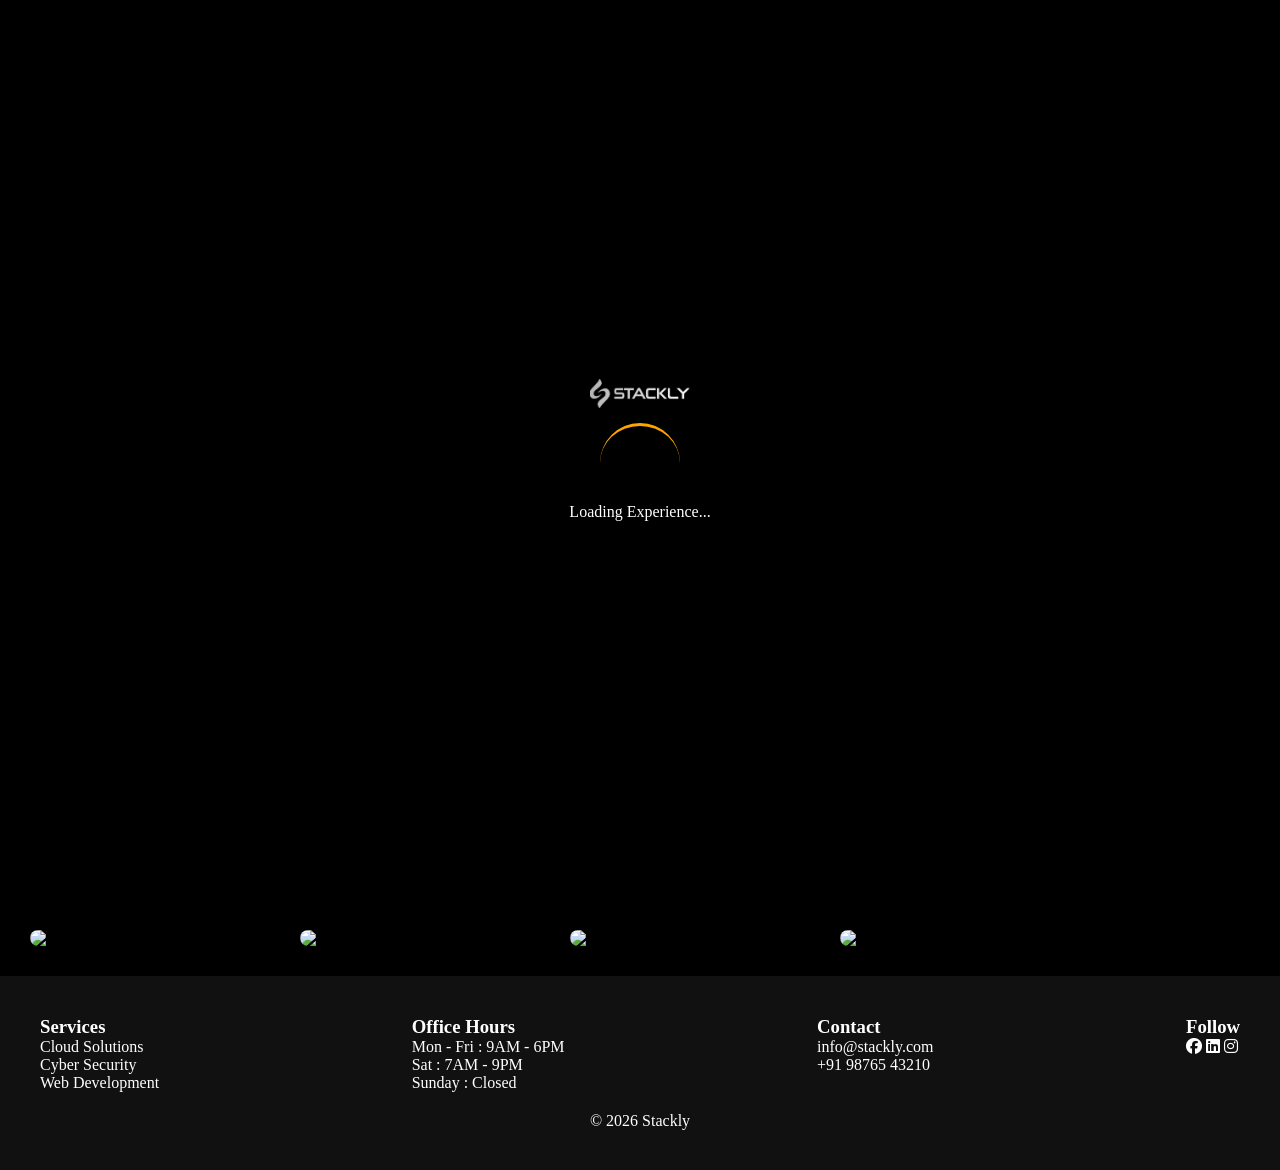
==== index.html @ 523a044a "first commit" ====
<!DOCTYPE html>
<html lang="en">
<head>
<meta charset="UTF-8">
<meta name="viewport" content="width=device-width, initial-scale=1.0">
<title>Stackly</title>

<link rel="stylesheet" href="style.css">
<link href="https://cdnjs.cloudflare.com/ajax/libs/font-awesome/6.5.0/css/all.min.css" rel="stylesheet">
</head>

<body>

<!-- LOADER -->
<div id="loader">
  <div class="loader-center">
    
    <img src="images/logo (1).webp" class="loader-logo">

    <div class="loader-ring"></div>
    <p>Loading Experience...</p>

  </div>
</div>
<!-- HEADER -->
<header>
  <div class="logo">
  <a href="index.html">
    <img src="images/logo (1).webp" alt="Stackly">
  </a>
</div>

  <div class="menu-btn" onclick="toggleMenu()">
    <i class="fas fa-bars"></i>
  </div>
</header>

<!-- OVERLAY -->
<div id="overlay" onclick="closeMenu()"></div>

<!-- SIDE MENU -->
<div id="overlay" onclick="closeMenu()"></div>

<div id="sideMenu">

  <div class="menu-content">

    <a href="#home" onclick="goHome()">Home</a>
    <a href="about.html">About</a>
    <a href="services.html">Services</a>
    <a href="projects.html">Projects</a>
    <a href="blog.html">Blog</a>
    <a href="contact.html">Contact</a>

    <div class="menu-buttons">
      <button onclick="go404()">Sign Up</button>
      <button onclick="go404()">Login</button>
    </div>

  </div>

</div>

<!-- HERO -->
<section class="hero" id="home">

  <div class="hero-content">
    <h4>STACKLY IT SOLUTIONS</h4>
    <h1>BUILD <span>SMART SYSTEMS</span></h1>
    <p>Enterprise-grade digital transformation solutions.</p>
    <button onclick="go404()" class="btn">Get Started</button>
  </div>

  <div class="hero-images">
    <img src="https://images.unsplash.com/photo-1551434678-e076c223a692" class="img1">
    <img src="https://images.unsplash.com/photo-1504384308090-c894fdcc538d" class="img2">
    <img src="https://images.unsplash.com/photo-1521737604893-d14cc237f11d" class="img3">
    <img src="https://images.unsplash.com/photo-1492724441997-5dc865305da7" class="img4">
  </div>

</section>

<!-- MOVING IMAGES -->
<section class="slider">
  <div class="slide-track">
    <img src="https://images.unsplash.com/photo-1555066931-4365d14bab8c">
    <img src="https://images.unsplash.com/photo-1504384308090-c894fdcc538d">
    <img src="https://images.unsplash.com/photo-1521737604893-d14cc237f11d">
    <img src="https://images.unsplash.com/photo-1492724441997-5dc865305da7">
  </div>
</section>

<!-- FOOTER -->
<footer>
  <div class="footer-grid">

    <div>
      <h3>Services</h3>
      <p>Cloud Solutions</p>
      <p>Cyber Security</p>
      <p>Web Development</p>
    </div>

    <div>
      <h3>Office Hours</h3>
      <p>Mon - Fri : 9AM - 6PM</p>
      <p>Sat : 7AM - 9PM</p>
      <p>Sunday : Closed</p>
    </div>

    <div>
      <h3>Contact</h3>
      <p>info@stackly.com</p>
      <p>+91 98765 43210</p>
    </div>

    <div>
      <h3>Follow</h3>
      <i class="fab fa-facebook" onclick="go404()"></i>
      <i class="fab fa-linkedin" onclick="go404()"></i>
      <i class="fab fa-instagram" onclick="go404()"></i>
    </div>

  </div>

  <p class="copy">© 2026 Stackly</p>
</footer>

<script src="script.js"></script>
</body>
</html>
---- style.css ----
*{margin:0;padding:0;box-sizing:border-box;font-family:Poppins;}

body{background:#000;
  color:#fff;
body{
  padding-top:80px;   /* SAME as header height */
}

}

/* LOADER */
#loader{
  position:fixed;width:100%;height:100vh;
  display:flex;flex-direction:column;justify-content:center;align-items:center;
  background:#000;z-index:9999;
}
.loader-ring{
  width:80px;height:80px;
  border-top:3px solid orange;border-radius:50%;
  animation:spin 0.5s linear infinite;
}
@keyframes spin{to{transform:rotate(360deg);}}

/* HEADER */
header{
  height:80px;              /* fixed header height */
  display:flex;
  align-items:center;
  justify-content:space-between;
  padding:0 25px;
  position:fixed;
  width:100%;
  top:0;
  background:#000;
  z-index:1000;
}
.logo{cursor:pointer;}
.menu-btn{cursor:pointer;font-size:22px;}

/* MENU */
/* OVERLAY */
#overlay{
  position:fixed;
  width:100%;
  height:100vh;
  background:rgba(0,0,0,0.5);
  opacity:0;
  visibility:hidden;
  transition:0.3s;
  z-index:1500;
}

#overlay.active{
  opacity:1;
  visibility:visible;
}

/* SIDE MENU */
#sideMenu{
  position:fixed;
  top:0;
  left:-260px;
  width:260px;
  height:100vh;
  background:#0b0f14;
  display:flex;
  justify-content:center;
  align-items:center;
  transition:0.4s ease;
  z-index:2000;
}

/* OPEN */
#sideMenu.active{
  left:0;
}

/* CENTER CONTENT */
.menu-content{
  width:100%;
  padding:20px;
  text-align:left;
}

/* LINKS */
.menu-content a{
  display:block;
  font-size:18px;
  margin:15px 0;
  color:#ddd;
  text-decoration:none;
  transition:0.3s;
}

.menu-content a:hover{
  color:#fff;
  transform:translateX(6px);
}

/* BUTTONS */
.menu-buttons{
  margin-top:30px;
}

.menu-buttons button{
  width:100%;
  padding:14px;
  margin:10px 0;
  background:linear-gradient(45deg,#ff9800,#ff5722);
  border:none;
  border-radius:10px;
  color:#fff;
  font-size:16px;
  cursor:pointer;
  transition:0.3s;
}

.menu-buttons button:hover{
  transform:scale(1.05);
}
#sideMenu.active{left:0;}

#sideMenu a{
  display:block;margin:10px 0;color:#ccc;text-decoration:none;
}
.menu-buttons button{
  width:100%;margin:10px 0;padding:10px;
  background:orange;border:none;border-radius:8px;
}

/* HERO */
.hero{
  display:flex;justify-content:space-between;
  padding:100px 8%;min-height:100vh;
}
.hero span{color:orange;}

.hero-images{
  position:relative;width:400px;height:400px;
}
.hero-images img{
  width:180px;height:180px;border-radius:10px;
  position:absolute;animation:float 4s infinite;
}
.img1{top:0;left:0;}
.img2{top:0;right:0;}
.img3{bottom:0;left:0;}
.img4{bottom:0;right:0;}

@keyframes float{
  50%{transform:translateY(-15px);}
}

/* SLIDER */
.slider{overflow:hidden;padding:30px;}
.slide-track{display:flex;gap:20px;animation:scroll 20s linear infinite;}
.slide-track img{width:250px;border-radius:10px;}
@keyframes scroll{to{transform:translateX(-50%);}}

/* FOOTER */
footer{padding:40px;background:#111;}
.footer-grid{display:flex;justify-content:space-between;flex-wrap:wrap;}
.copy{text-align:center;margin-top:20px;}

/* MOBILE */
@media(max-width:768px){
  .hero{flex-direction:column;text-align:center;}
  .hero-images{width:100%;height:auto;display:grid;grid-template-columns:1fr 1fr;gap:10px;}
  .hero-images img{position:static;width:100%;}
  .footer-grid{flex-direction:column;}
}

.logo{
  display:flex;
  align-items:center;
  gap:10px;
  cursor:pointer;
  font-weight:bold;
}

.logo img{
  width:140px;
  height:auto;
}


.loader-center{
  display:flex;
  flex-direction:column;
  align-items:center;
}

.loader-logo{
  width:100px;
  max-width: 120px;
  margin-bottom:15px;
  animation:fadeIn 1s ease;
}
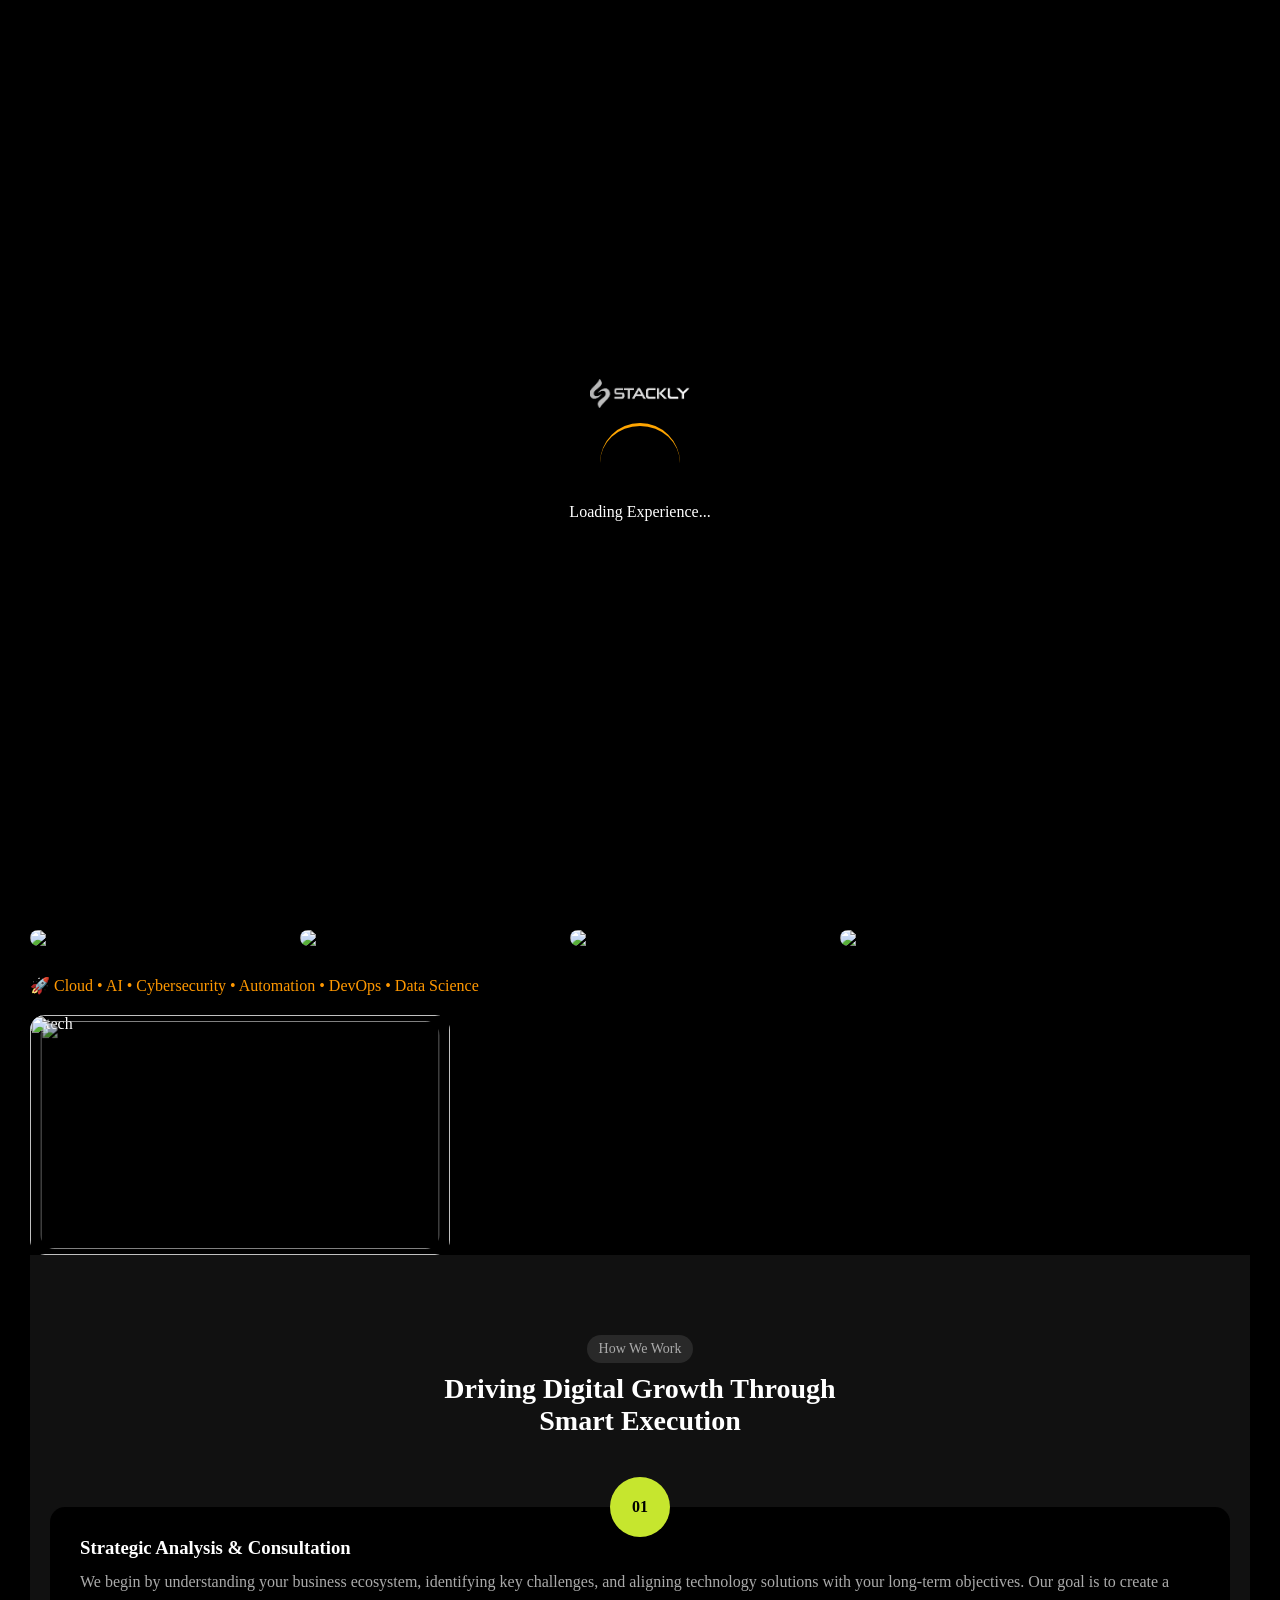
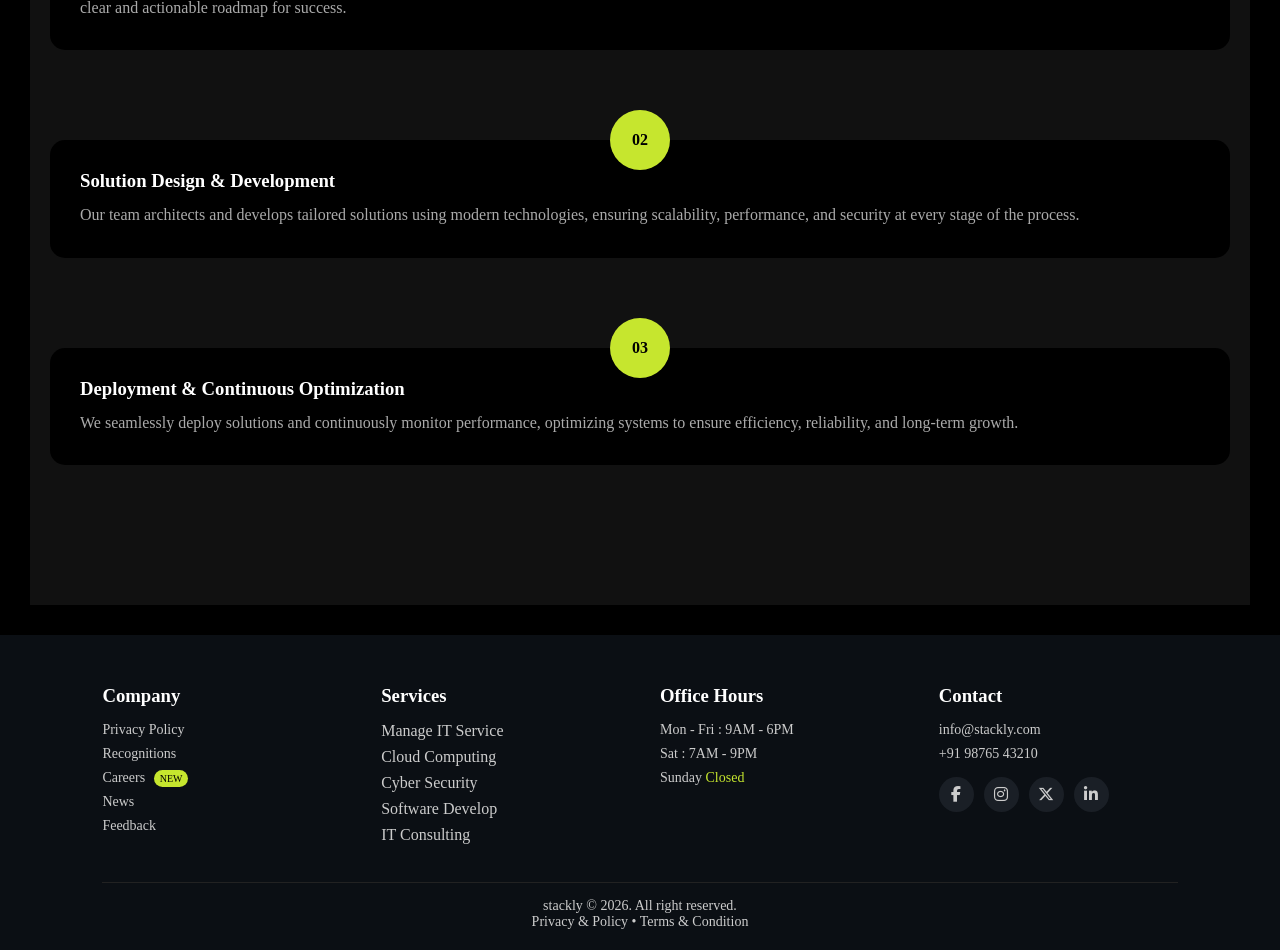
==== commit 6bdccc3a: "first commit" ====
--- a/index.html
+++ b/index.html
@@ -45,13 +45,31 @@
 
   <div class="menu-content">
 
-    <a href="#home" onclick="goHome()">Home</a>
-    <a href="about.html">About</a>
-    <a href="services.html">Services</a>
-    <a href="projects.html">Projects</a>
-    <a href="blog.html">Blog</a>
-    <a href="contact.html">Contact</a>
-
+  <a href="#home" onclick="goHome()">
+    <i class="fas fa-home"></i> Home
+  </a>
+
+  <a href="about.html">
+    <i class="fas fa-user"></i> About
+  </a>
+
+  <a href="services.html">
+    <i class="fas fa-cogs"></i> Services
+  </a>
+
+  <a href="projects.html">
+    <i class="fas fa-briefcase"></i> Projects
+  </a>
+
+  <a href="blog.html">
+    <i class="fas fa-blog"></i> Blog
+  </a>
+
+  <a href="contact.html">
+    <i class="fas fa-envelope"></i> Contact
+  </a>
+
+</div>
     <div class="menu-buttons">
       <button onclick="go404()">Sign Up</button>
       <button onclick="go404()">Login</button>
@@ -63,22 +81,34 @@
 
 <!-- HERO -->
 <section class="hero" id="home">
-
+  
+
+  <!-- BACKGROUND SLIDER -->
+  <div class="hero-bg">
+    <img src="https://images.unsplash.com/photo-1492724441997-5dc865305da7" class="active">
+    <img src="https://images.unsplash.com/photo-1504384308090-c894fdcc538d">
+    <img src="https://images.unsplash.com/photo-1521737604893-d14cc237f11d">
+  </div>
+
+  <!-- OVERLAY -->
+  <div class="overlay"></div>
+
+  <!-- CONTENT -->
   <div class="hero-content">
-    <h4>STACKLY IT SOLUTIONS</h4>
-    <h1>BUILD <span>SMART SYSTEMS</span></h1>
-    <p>Enterprise-grade digital transformation solutions.</p>
-    <button onclick="go404()" class="btn">Get Started</button>
-  </div>
-
-  <div class="hero-images">
-    <img src="https://images.unsplash.com/photo-1551434678-e076c223a692" class="img1">
-    <img src="https://images.unsplash.com/photo-1504384308090-c894fdcc538d" class="img2">
-    <img src="https://images.unsplash.com/photo-1521737604893-d14cc237f11d" class="img3">
-    <img src="https://images.unsplash.com/photo-1492724441997-5dc865305da7" class="img4">
+    <p class="tag">Fast & Reliable IT Solution</p>
+
+    <h1>Next IT Solution <br> for Futures.</h1>
+
+    <p class="desc">
+      Comprehensive IT support, monitoring & digital solutions
+      for modern businesses.
+    </p>
+
+    <button class="btn" onclick="go404()">Explore More →</button>
   </div>
 
 </section>
+  
 
 <!-- MOVING IMAGES -->
 <section class="slider">
@@ -88,42 +118,131 @@
     <img src="https://images.unsplash.com/photo-1521737604893-d14cc237f11d">
     <img src="https://images.unsplash.com/photo-1492724441997-5dc865305da7">
   </div>
+
+<div class="hero-extra">
+
+  <!-- MOVING TEXT -->
+  <div class="moving-content">
+    <p>🚀 Cloud • AI • Cybersecurity • Automation • DevOps • Data Science</p>
+  </div>
+
+  <!-- MOVING IMAGE -->
+  <div class="moving-image">
+    <img src="https://images.unsplash.com/photo-1551434678-e076c223a692" alt="tech">
+      <img src="https://images.unsplash.com/photo-1504384308090-c894fdcc538d" class="img2">
+   
+  <img src="https://images.unsplash.com/photo-1504384308090-c894fdcc538d" class="side-img">
+  </div>
+
+</div>
+
+<section class="steps">
+
+  <p class="tag">How We Work</p>
+
+  <h2>
+    Driving Digital Growth Through <br> Smart Execution
+  </h2>
+
+  <!-- STEP 1 -->
+  <div class="step">
+    <div class="step-number">01</div>
+    <div class="step-card reveal">
+      <h3>Strategic Analysis & Consultation</h3>
+      <p>
+        We begin by understanding your business ecosystem, identifying key challenges,
+        and aligning technology solutions with your long-term objectives. Our goal is
+        to create a clear and actionable roadmap for success.
+      </p>
+    </div>
+  </div>
+
+  <!-- STEP 2 -->
+  <div class="step">
+    <div class="step-number">02</div>
+    <div class="step-card reveal">
+      <h3>Solution Design & Development</h3>
+      <p>
+        Our team architects and develops tailored solutions using modern technologies,
+        ensuring scalability, performance, and security at every stage of the process.
+      </p>
+    </div>
+  </div>
+
+  <!-- STEP 3 -->
+  <div class="step">
+    <div class="step-number">03</div>
+    <div class="step-card reveal">
+      <h3>Deployment & Continuous Optimization</h3>
+      <p>
+        We seamlessly deploy solutions and continuously monitor performance,
+        optimizing systems to ensure efficiency, reliability, and long-term growth.
+      </p>
+    </div>
+  </div>
+
 </section>
 
+
+
+
+</section>
+
 <!-- FOOTER -->
-<footer>
-  <div class="footer-grid">
-
-    <div>
-      <h3>Services</h3>
-      <p>Cloud Solutions</p>
-      <p>Cyber Security</p>
-      <p>Web Development</p>
-    </div>
-
-    <div>
+<footer class="footer">
+
+  <div class="footer-container">
+
+    <!-- LINKS -->
+    <div class="footer-col">
+      <h3>Company</h3>
+      <p>Privacy Policy</p>
+      <p>Recognitions</p>
+      <p>Careers <span class="new">NEW</span></p>
+      <p>News</p>
+      <p>Feedback</p>
+    </div>
+
+    <!-- SERVICES -->
+     <div class="footer-col">
+  <h3>Services</h3>
+
+  <a href="404.html">Manage IT Service</a>
+  <a href="404.html">Cloud Computing</a>
+  <a href="404.html">Cyber Security</a>
+  <a href="404.html">Software Develop</a>
+  <a href="404.html">IT Consulting</a>
+</div>
+
+    <!-- OFFICE -->
+    <div class="footer-col">
       <h3>Office Hours</h3>
       <p>Mon - Fri : 9AM - 6PM</p>
       <p>Sat : 7AM - 9PM</p>
-      <p>Sunday : Closed</p>
-    </div>
-
-    <div>
+      <p>Sunday <span class="close">Closed</span></p>
+    </div>
+
+    <!-- CONTACT -->
+    <div class="footer-col">
       <h3>Contact</h3>
       <p>info@stackly.com</p>
       <p>+91 98765 43210</p>
-    </div>
-
-    <div>
-      <h3>Follow</h3>
-      <i class="fab fa-facebook" onclick="go404()"></i>
-      <i class="fab fa-linkedin" onclick="go404()"></i>
-      <i class="fab fa-instagram" onclick="go404()"></i>
-    </div>
-
-  </div>
-
-  <p class="copy">© 2026 Stackly</p>
+
+      <div class="social">
+        <i class="fab fa-facebook-f"></i>
+        <i class="fab fa-instagram"></i>
+        <i class="fab fa-x-twitter"></i>
+        <i class="fab fa-linkedin-in"></i>
+      </div>
+    </div>
+
+  </div>
+
+  <div class="footer-bottom">
+    <p>stackly © 2026. All right reserved.</p>
+    <p>Privacy & Policy • Terms & Condition</p>
+  </div>
+
 </footer>
 
 <script src="script.js"></script>
--- a/style.css
+++ b/style.css
@@ -128,25 +128,6 @@
   background:orange;border:none;border-radius:8px;
 }
 
-/* HERO */
-.hero{
-  display:flex;justify-content:space-between;
-  padding:100px 8%;min-height:100vh;
-}
-.hero span{color:orange;}
-
-.hero-images{
-  position:relative;width:400px;height:400px;
-}
-.hero-images img{
-  width:180px;height:180px;border-radius:10px;
-  position:absolute;animation:float 4s infinite;
-}
-.img1{top:0;left:0;}
-.img2{top:0;right:0;}
-.img3{bottom:0;left:0;}
-.img4{bottom:0;right:0;}
-
 @keyframes float{
   50%{transform:translateY(-15px);}
 }
@@ -158,17 +139,120 @@
 @keyframes scroll{to{transform:translateX(-50%);}}
 
 /* FOOTER */
-footer{padding:40px;background:#111;}
-.footer-grid{display:flex;justify-content:space-between;flex-wrap:wrap;}
-.copy{text-align:center;margin-top:20px;}
-
-/* MOBILE */
+/* FOOTER */
+.footer{
+  background:#0b0f14;
+  padding:40px 20px;
+  color:#ccc;
+}
+
+/* LINKS */
+.footer-links p{
+  margin:10px 0;
+  font-size:14px;
+}
+
+/* NEW TAG */
+.new{
+  background:#c6e62e;
+  color:#000;
+  font-size:10px;
+  padding:3px 6px;
+  border-radius:10px;
+  margin-left:5px;
+}
+
+/* SECTION */
+/* ===== FOOTER ===== */
+.footer{
+  background:#0b0f14;
+  padding:50px 8% 20px;
+  color:#ccc;
+}
+
+/* GRID (DESKTOP) */
+.footer-container{
+  display:grid;
+  grid-template-columns:repeat(4,1fr);
+  gap:40px;
+}
+
+/* COLUMN */
+.footer-col h3{
+  color:#fff;
+  margin-bottom:15px;
+}
+
+.footer-col p{
+  margin:8px 0;
+  font-size:14px;
+}
+
+/* NEW TAG */
+.new{
+  background:#c6e62e;
+  color:#000;
+  font-size:10px;
+  padding:3px 6px;
+  border-radius:10px;
+}
+
+/* CLOSE */
+.close{
+  color:#c6e62e;
+}
+
+/* SOCIAL */
+.social{
+  margin-top:15px;
+  display:flex;
+  gap:10px;
+}
+
+.social i{
+  width:35px;
+  height:35px;
+  line-height:35px;
+  text-align:center;
+  border-radius:50%;
+  background:#1a1f26;
+  cursor:pointer;
+  transition:0.3s;
+}
+
+
+/* BOTTOM */
+.footer-bottom{
+  text-align:center;
+  margin-top:30px;
+  border-top:1px solid #222;
+  padding-top:15px;
+  font-size:14px;
+}
+
+/* ===== MOBILE VIEW ===== */
 @media(max-width:768px){
-  .hero{flex-direction:column;text-align:center;}
-  .hero-images{width:100%;height:auto;display:grid;grid-template-columns:1fr 1fr;gap:10px;}
-  .hero-images img{position:static;width:100%;}
-  .footer-grid{flex-direction:column;}
-}
+
+  .footer-container{
+    grid-template-columns:1fr 1fr;  /* 2 columns */
+    gap:25px;
+  }
+
+}
+
+@media(max-width:500px){
+
+  .footer-container{
+    grid-template-columns:1fr;   /* 🔥 STACKED like your image */
+    text-align:left;
+  }
+
+  .social{
+    justify-content:flex-start;
+  }
+
+}
+
 
 .logo{
   display:flex;
@@ -196,3 +280,399 @@
   margin-bottom:15px;
   animation:fadeIn 1s ease;
 }
+
+
+
+/* MENU LINKS */
+.menu-content a{
+  display:flex;
+  align-items:center;
+  gap:12px;
+  font-size:18px;
+  margin:18px 0;
+  color:#ddd;
+  text-decoration:none;
+  transition:0.3s;
+  position:relative;
+}
+
+/* ICON STYLE */
+.menu-content a i{
+  font-size:18px;
+  color:#888;
+  transition:0.3s;
+}
+
+/* HOVER EFFECT */
+.menu-content a:hover{
+  color:#fff;
+  transform:translateX(8px);
+}
+
+/* ICON COLOR ANIMATION */
+.menu-content a:hover i{
+  color:#ff9800;
+  transform:scale(1.2);
+}
+
+/* LEFT GLOW LINE */
+.menu-content a::before{
+  content:"";
+  position:absolute;
+  left:-10px;
+  width:0;
+  height:100%;
+  background:linear-gradient(#ff9800,#ff5722);
+  transition:0.3s;
+}
+
+.menu-content a:hover::before{
+  width:4px;
+}
+
+
+/* CONTAINER */
+.hero-extra{
+  margin-top:30px;
+}
+
+/* MOVING TEXT */
+.moving-content{
+  overflow:hidden;
+  white-space:nowrap;
+  margin-bottom:15px;
+}
+
+.moving-content p{
+  display:inline-block;
+  font-size:16px;
+  color:#ff9800;
+  animation:moveText 10s linear infinite;
+}
+
+/* TEXT ANIMATION */
+@keyframes moveText{
+  from{transform:translateX(-100%);}
+  to{transform:translateX(100%);}
+}
+
+/* MOVING IMAGE */
+/* ===== MOVING IMAGE (2 IMAGES PREMIUM) ===== */
+.moving-image{
+  position:relative;
+  width:100%;
+  max-width:420px;
+  height:240px;
+  margin-top:20px;
+}
+
+/* COMMON IMAGE STYLE */
+.moving-image img{
+  position:absolute;
+  width:100%;
+  height:100%;
+  object-fit:cover;
+  border-radius:15px;
+  transition:0.4s ease;
+}
+
+/* FIRST IMAGE (FRONT) */
+.img1{
+  z-index:2;
+  animation:moveLeft 6s ease-in-out infinite alternate;
+}
+
+/* SECOND IMAGE (BACK) */
+.img2{
+  z-index:1;
+  opacity:0.7;
+  transform:scale(0.95);
+  animation:moveRight 6s ease-in-out infinite alternate;
+}
+
+/* LEFT MOVEMENT */
+@keyframes moveLeft{
+  from{transform:translateX(0);}
+  to{transform:translateX(-35px);}
+}
+
+/* RIGHT MOVEMENT */
+@keyframes moveRight{
+  from{transform:translateX(0);}
+  to{transform:translateX(35px);}
+}
+
+/* HOVER EFFECT */
+.moving-image:hover .img1{
+  transform:scale(1.05);
+}
+
+.moving-image:hover .img2{
+  transform:scale(1);
+  opacity:1;
+}
+
+/* MOBILE */
+@media(max-width:768px){
+  .moving-image{
+    max-width:100%;
+    height:200px;
+  }
+}
+
+
+
+/* SECTION */
+.steps{
+  padding:80px 20px;
+  background:#111;
+  text-align:center;
+}
+
+/* TAG */
+.tag{
+  display:inline-block;
+  background:#222;
+  padding:6px 14px;
+  border-radius:20px;
+  font-size:14px;
+  color:#aaa;
+  margin-bottom:10px;
+}
+
+/* TITLE */
+.steps h2{
+  font-size:28px;
+  margin-bottom:40px;
+}
+
+/* STEP */
+.step{
+  position:relative;
+  margin-bottom:60px;
+}
+
+/* NUMBER */
+.step-number{
+  width:60px;
+  height:60px;
+  line-height:60px;
+  border-radius:50%;
+  background:#c6e62e;
+  color:#000;
+  font-weight:bold;
+  margin:0 auto;
+  z-index:2;
+  position:relative;
+}
+
+/* CARD */
+.step-card{
+  background:#000;
+  padding:30px;
+  border-radius:15px;
+  margin-top:-30px;
+  text-align:left;
+  transition:0.3s;
+}
+
+/* TEXT */
+.step-card h3{
+  margin-bottom:10px;
+}
+
+.step-card p{
+  color:#aaa;
+  line-height:1.6;
+}
+
+/* HOVER */
+.step-card:hover{
+  box-shadow:0 10px 30px rgba(198,230,46,0.2);
+}
+
+/* SCROLL ANIMATION */
+.reveal{
+  opacity:0;
+  transform:translateY(40px);
+  transition:0.8s ease;
+}
+
+.reveal.active{
+  opacity:1;
+  transform:translateY(0);
+}
+
+
+
+/* HERO */
+
+/* HERO FULL SCREEN */
+/* HERO FULL WIDTH FIX */
+.hero{
+  position:relative;
+  width:100%;
+  height:100vh;
+  min-height:600px;
+
+  display:flex;
+  align-items:center;
+
+  padding:0 5%;        /* reduce side gap */
+  margin:0;
+  overflow:hidden;
+}
+
+/* BACKGROUND CONTAINER */
+.hero-bg{
+  position:absolute;
+  top:0;
+  left:0;
+  width:100%;
+  height:100%;
+  z-index:-2;
+}
+
+/* BACKGROUND IMAGE */
+.hero-bg img{
+  position:absolute;
+  width:100%;
+  height:100%;
+  object-fit:cover;       /* 🔥 IMPORTANT */
+  object-position:center; /* keep center visible */
+  opacity:0;
+  transition:opacity 1.5s ease;
+}
+
+/* ACTIVE IMAGE */
+.hero-bg img.active{
+  opacity:1;
+  animation:zoomBg 6s ease-in-out;
+}
+
+/* ZOOM EFFECT */
+@keyframes zoomBg{
+  from{transform:scale(1);}
+  to{transform:scale(1.1);}
+}
+
+/* OVERLAY */
+.overlay{
+  position:absolute;
+  width:100%;
+  height:100%;
+  background:linear-gradient(
+    to right,
+    rgba(0,0,0,0.8) 20%,
+    rgba(0,0,0,0.4) 60%,
+    transparent 100%
+  );
+  z-index:-1;
+}
+
+/* CONTENT */
+.hero-content{
+  max-width:500px;
+  color:#fff;
+  z-index:2;
+}
+
+/* MOBILE RESPONSIVE */
+@media(max-width:768px){
+
+  .hero{
+    height:100vh;
+    padding:0 20px;
+    align-items:center;
+  }
+
+  .hero-content{
+    max-width:100%;
+  }
+
+}
+
+/* TAG */
+.tag{
+  background:rgba(255,255,255,0.1);
+  padding:6px 12px;
+  border-radius:20px;
+  display:inline-block;
+  margin-bottom:10px;
+}
+
+/* TITLE */
+.hero h1{
+  font-size:42px;
+  margin:10px 0;
+}
+
+/* DESC */
+.desc{
+  color:#ddd;
+  margin-bottom:20px;
+}
+
+/* BUTTON */
+.btn{
+  padding:12px 25px;
+  border:none;
+  border-radius:30px;
+  background:#c6e62e;
+  color:#000;
+  font-weight:bold;
+  cursor:pointer;
+}
+
+/* MOBILE */
+@media(max-width:768px){
+  .hero h1{
+    font-size:30px;
+  }
+}
+
+
+/* WRAPPER */
+.hero-images-wrapper{
+  display:flex;
+  gap:20px;
+  width:100%;
+  align-items:center;
+}
+
+/* MAIN IMAGE */
+.main-img{
+  width:60%;
+  border-radius:20px;
+}
+
+/* SIDE IMAGE */
+.side-img{
+  width:40%;
+  border-radius:20px;
+}
+
+/* MOBILE */
+@media(max-width:768px){
+  .hero-images-wrapper{
+    flex-direction:column;
+  }
+
+  .main-img,
+  .side-img{
+    width:100%;
+  }
+}
+
+.footer-col a{
+  display:block;
+  color:#ccc;
+  text-decoration:none;
+  margin:8px 0;
+  transition:0.3s;
+}
+
+.footer-col a:hover{
+  color:#c6e62e;
+  transform:translateX(5px);
+}
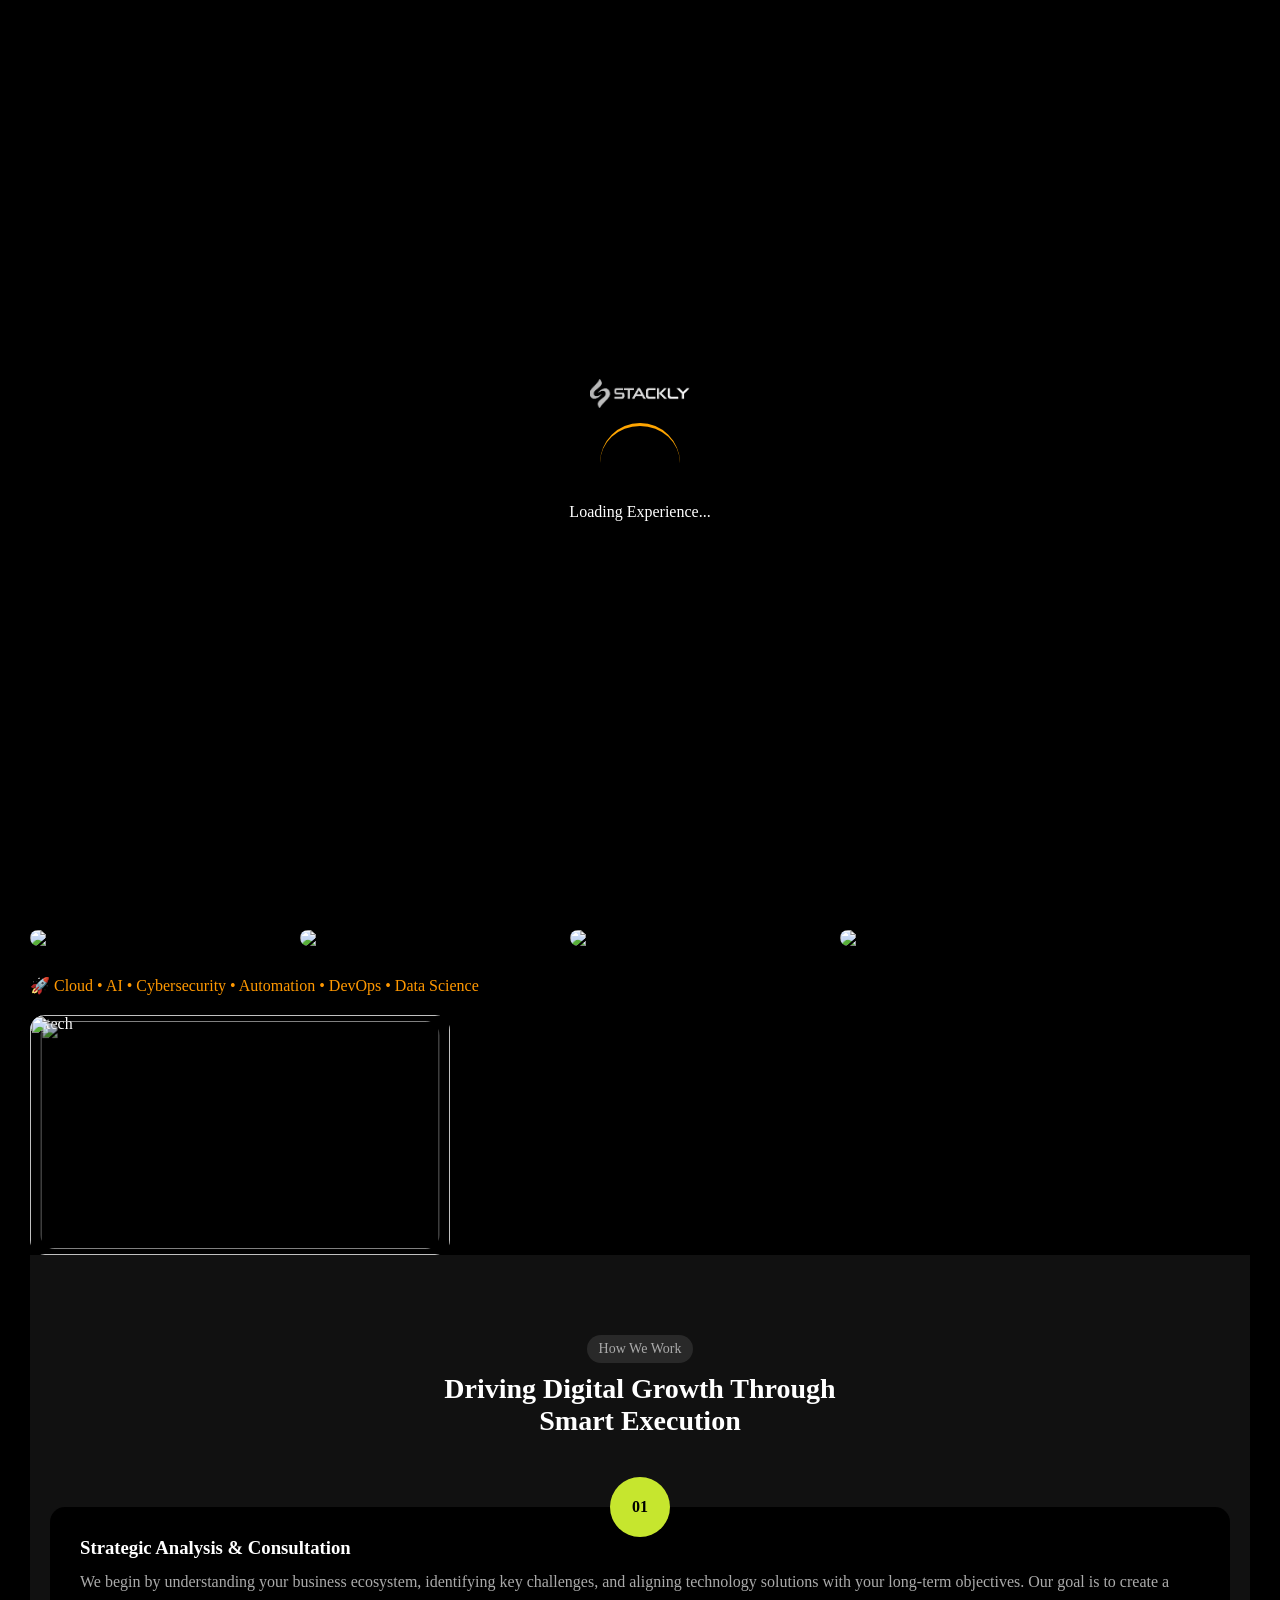
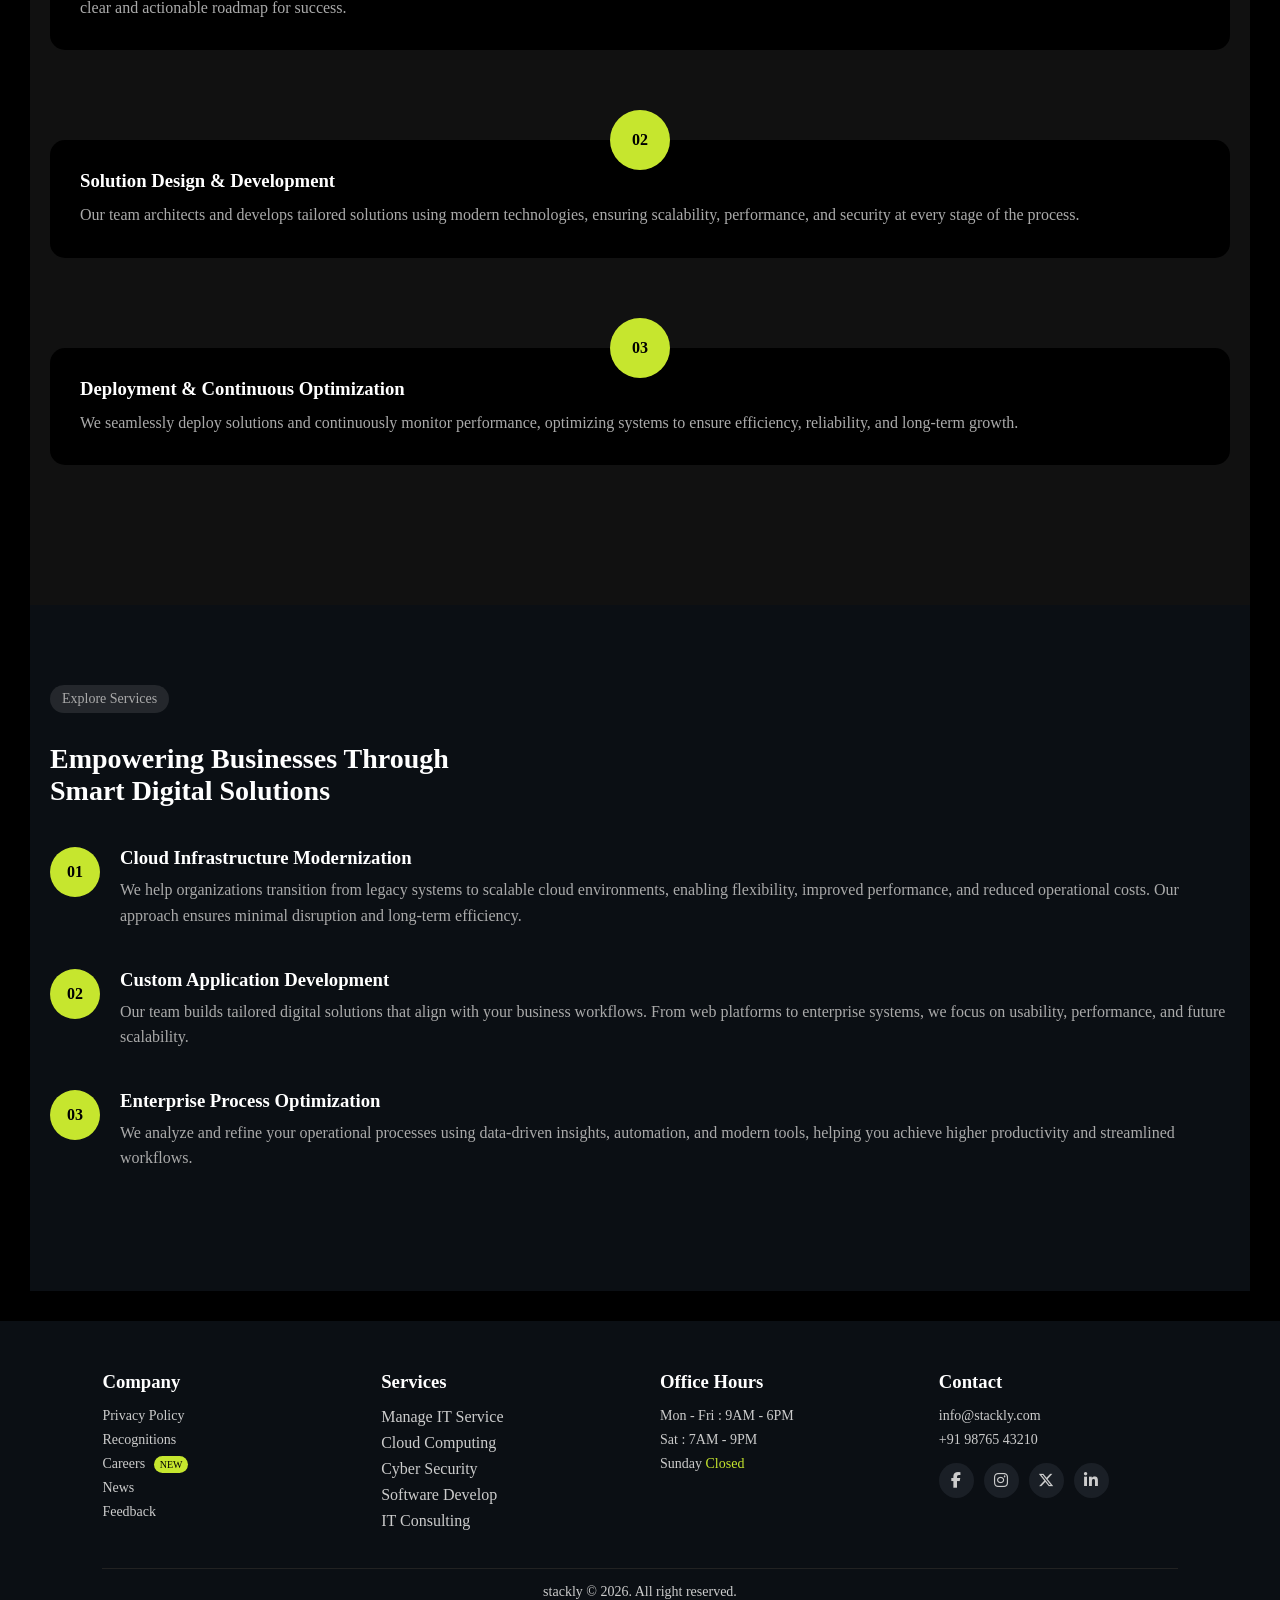
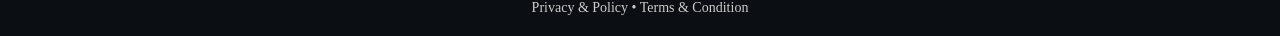
==== commit fb63581d: "first commit" ====
--- a/index.html
+++ b/index.html
@@ -68,13 +68,17 @@
   <a href="contact.html">
     <i class="fas fa-envelope"></i> Contact
   </a>
-
-</div>
-    <div class="menu-buttons">
+ <div class="menu-buttons">
       <button onclick="go404()">Sign Up</button>
       <button onclick="go404()">Login</button>
     </div>
 
+
+
+
+
+</div>
+   
   </div>
 
 </div>
@@ -182,6 +186,56 @@
   </div>
 
 </section>
+
+<section class="services-info">
+<p class="tag explore-animate">Explore Services</p>
+
+  <h2 class="reveal-up">
+    Empowering Businesses Through <br> Smart Digital Solutions
+  </h2>
+
+  <!-- ITEM 1 -->
+  <div class="info-box reveal-left">
+    <div class="number">01</div>
+    <div class="info-content">
+      <h3>Cloud Infrastructure Modernization</h3>
+      <p>
+        We help organizations transition from legacy systems to scalable cloud
+        environments, enabling flexibility, improved performance, and reduced
+        operational costs. Our approach ensures minimal disruption and long-term efficiency.
+      </p>
+    </div>
+  </div>
+
+  <!-- ITEM 2 -->
+  <div class="info-box reveal-right">
+    <div class="number">02</div>
+    <div class="info-content">
+      <h3>Custom Application Development</h3>
+      <p>
+        Our team builds tailored digital solutions that align with your business
+        workflows. From web platforms to enterprise systems, we focus on usability,
+        performance, and future scalability.
+      </p>
+    </div>
+  </div>
+
+  <!-- ITEM 3 -->
+  <div class="info-box reveal-left">
+    <div class="number">03</div>
+    <div class="info-content">
+      <h3>Enterprise Process Optimization</h3>
+      <p>
+        We analyze and refine your operational processes using data-driven insights,
+        automation, and modern tools, helping you achieve higher productivity and
+        streamlined workflows.
+      </p>
+    </div>
+  </div>
+
+</section>
+
+
 
 
 
--- a/style.css
+++ b/style.css
@@ -124,7 +124,7 @@
   display:block;margin:10px 0;color:#ccc;text-decoration:none;
 }
 .menu-buttons button{
-  width:100%;margin:10px 0;padding:10px;
+  width:50%;margin:10px 0;padding:10px;
   background:orange;border:none;border-radius:8px;
 }
 
@@ -675,4 +675,95 @@
 .footer-col a:hover{
   color:#c6e62e;
   transform:translateX(5px);
+}
+
+
+/* SECTION */
+.services-info{
+  padding:80px 20px;
+  background:#0b0f14;
+}
+
+/* TITLE */
+.services-info h2{
+  font-size:28px;
+  margin:20px 0 40px;
+}
+
+/* BOX */
+.info-box{
+  display:flex;
+  gap:20px;
+  margin-bottom:40px;
+  align-items:flex-start;
+}
+
+/* NUMBER */
+.number{
+  min-width:50px;
+  height:50px;
+  border-radius:50%;
+  background:#c6e62e;
+  color:#000;
+  display:flex;
+  align-items:center;
+  justify-content:center;
+  font-weight:bold;
+}
+
+/* CONTENT */
+.info-content h3{
+  margin-bottom:8px;
+}
+
+.info-content p{
+  color:#aaa;
+  line-height:1.6;
+}
+
+/* ===== ANIMATIONS ===== */
+.reveal-up{
+  opacity:0;
+  transform:translateY(40px);
+  transition:0.8s ease;
+}
+
+.reveal-left{
+  opacity:0;
+  transform:translateX(-50px);
+  transition:0.8s ease;
+}
+
+.reveal-right{
+  opacity:0;
+  transform:translateX(50px);
+  transition:0.8s ease;
+}
+
+/* ACTIVE */
+.reveal-up.active,
+.reveal-left.active,
+.reveal-right.active{
+  opacity:1;
+  transform:translate(0);
+}
+
+/* MOBILE */
+@media(max-width:768px){
+  .info-box{
+    flex-direction:column;
+  }
+}
+
+/* EXPLORE SERVICES ANIMATION */
+.explore-animate{
+  opacity:0;
+  transform:translateY(30px);
+  transition:0.6s ease;
+}
+
+/* WHEN VISIBLE */
+.explore-animate.active{
+  opacity:1;
+  transform:translateY(0);
 }
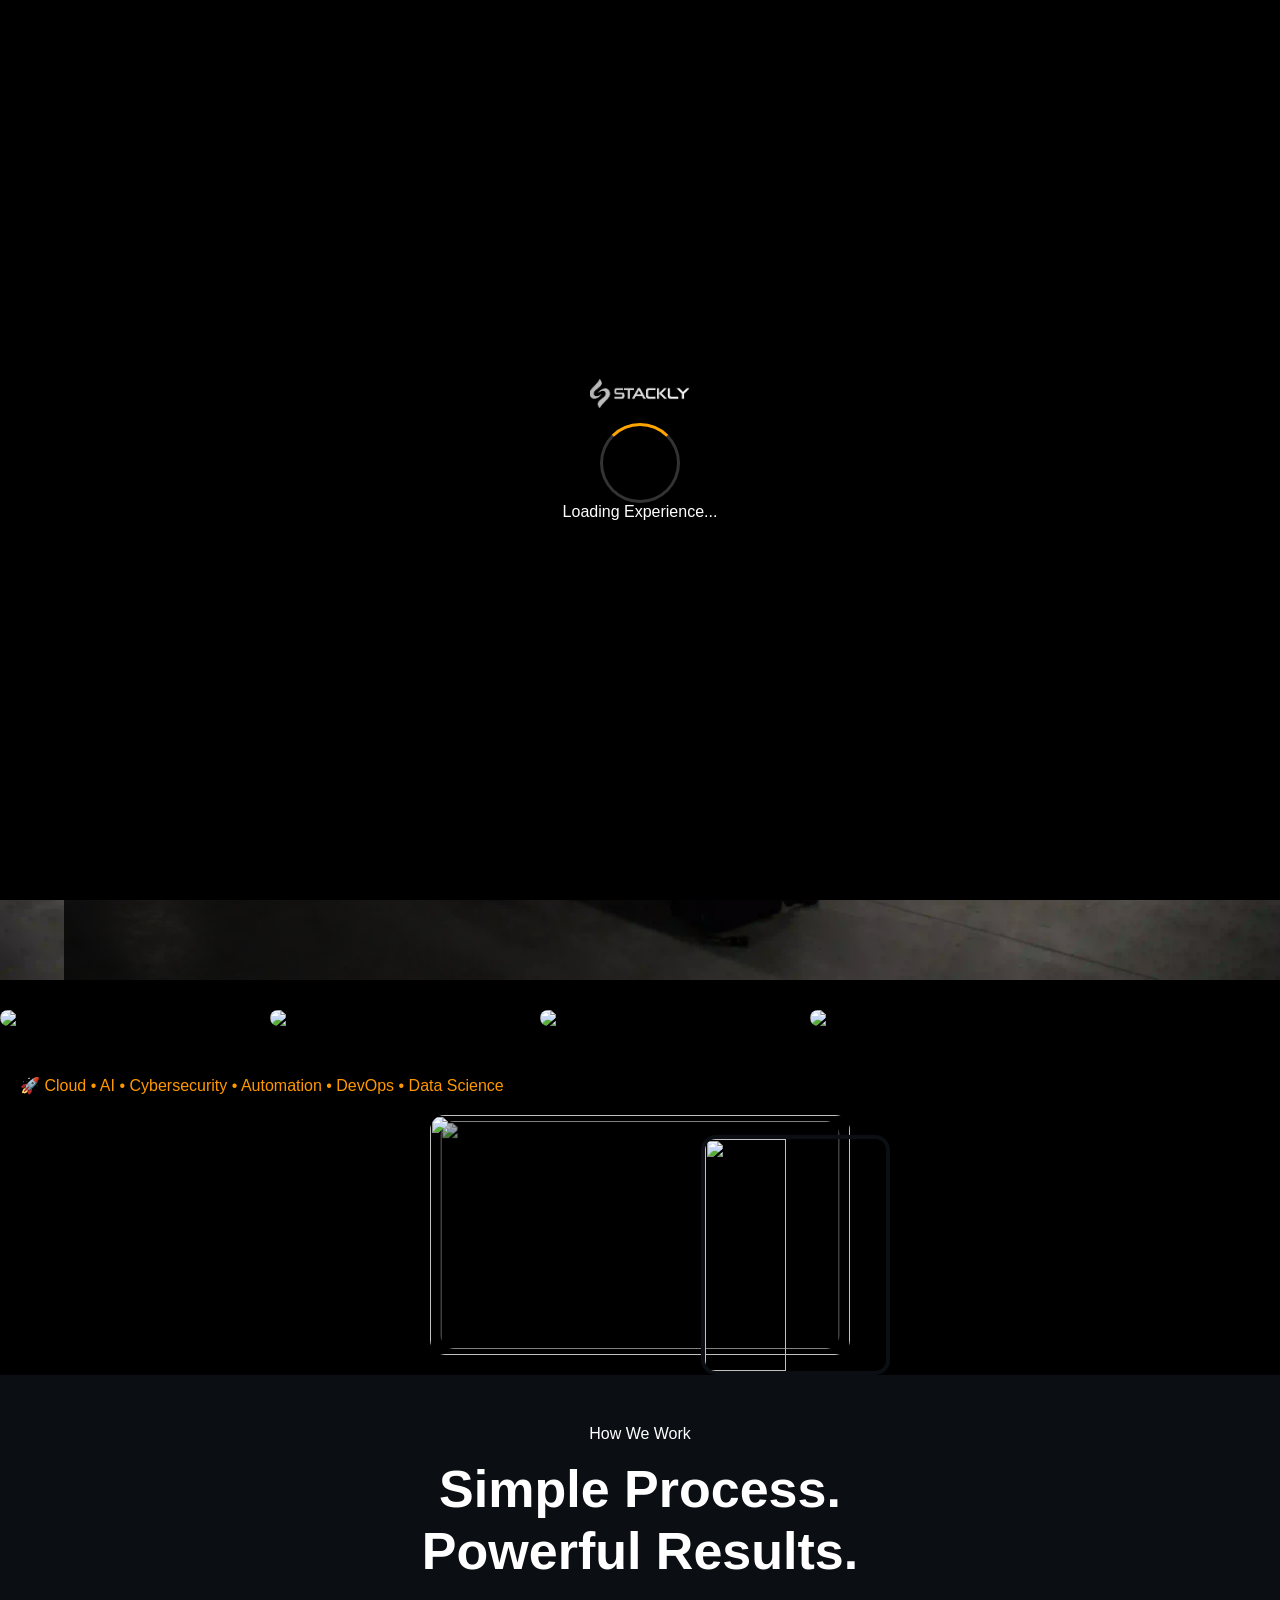
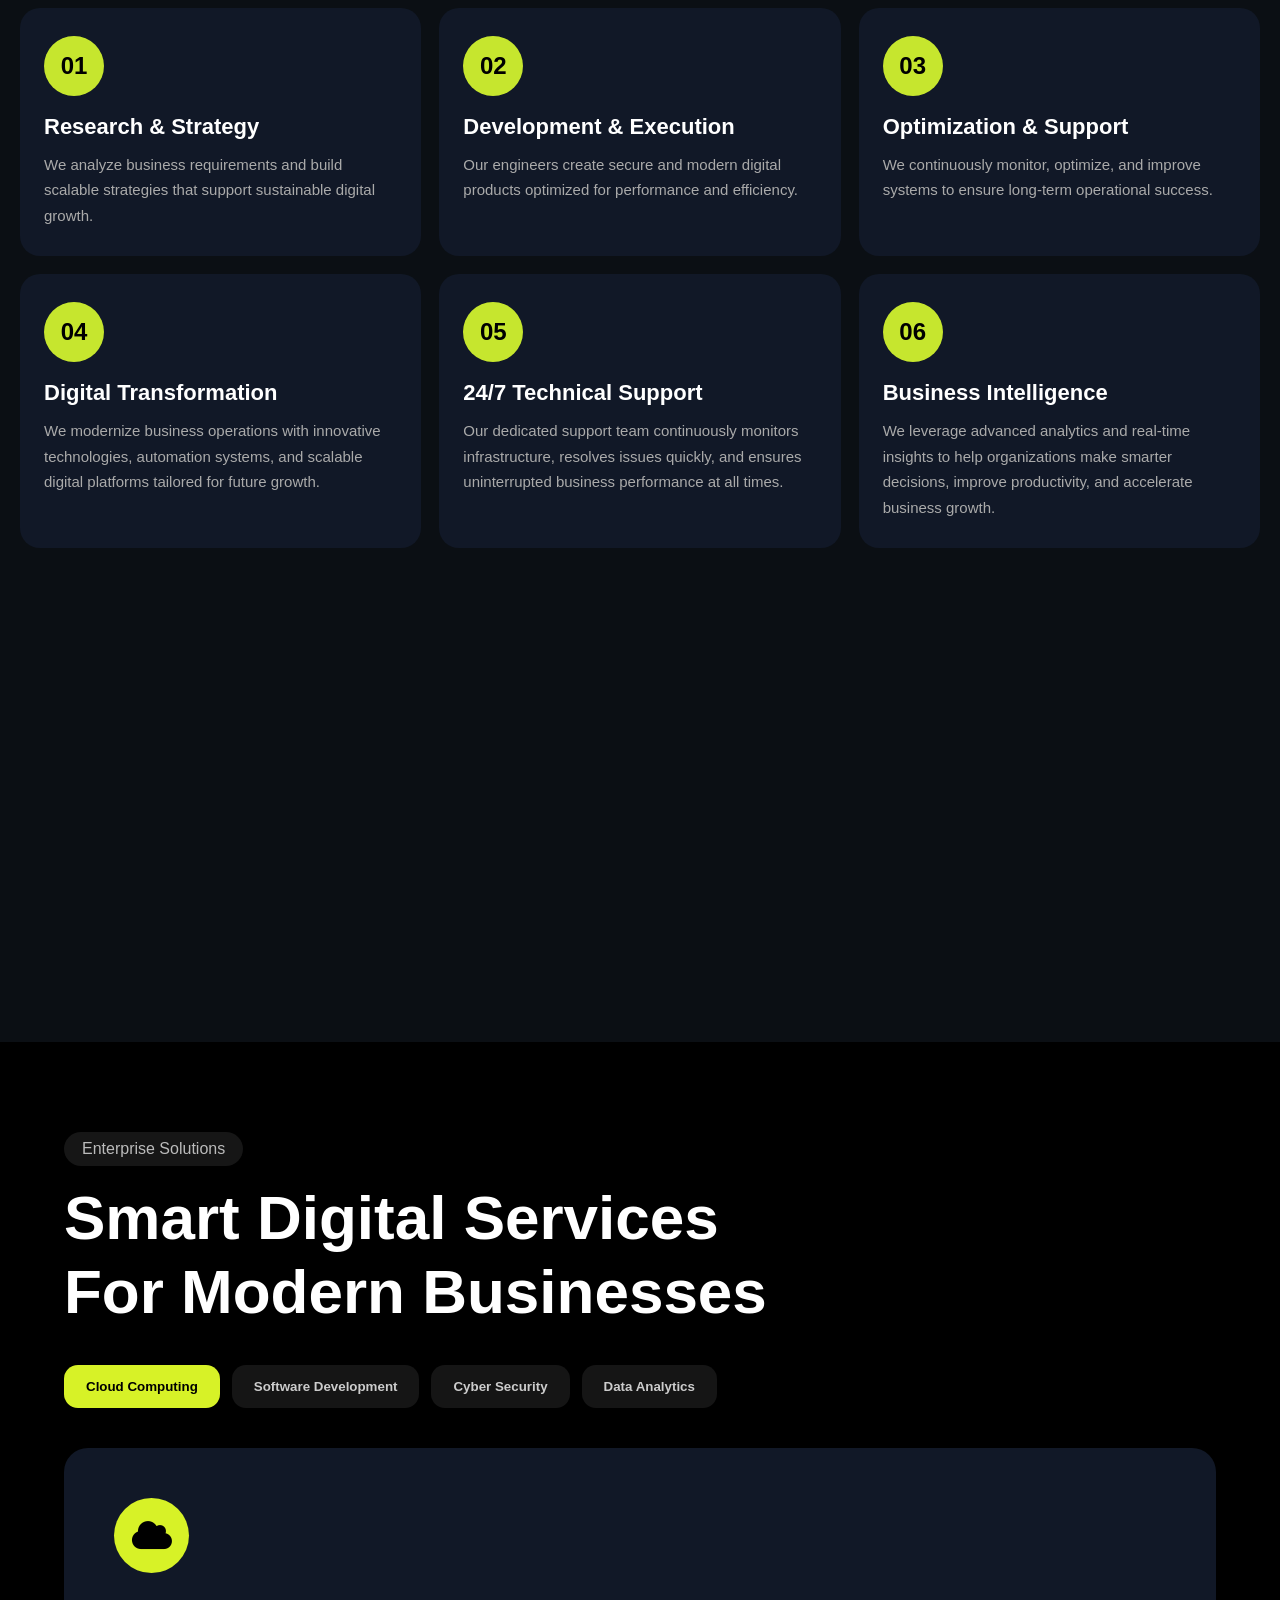
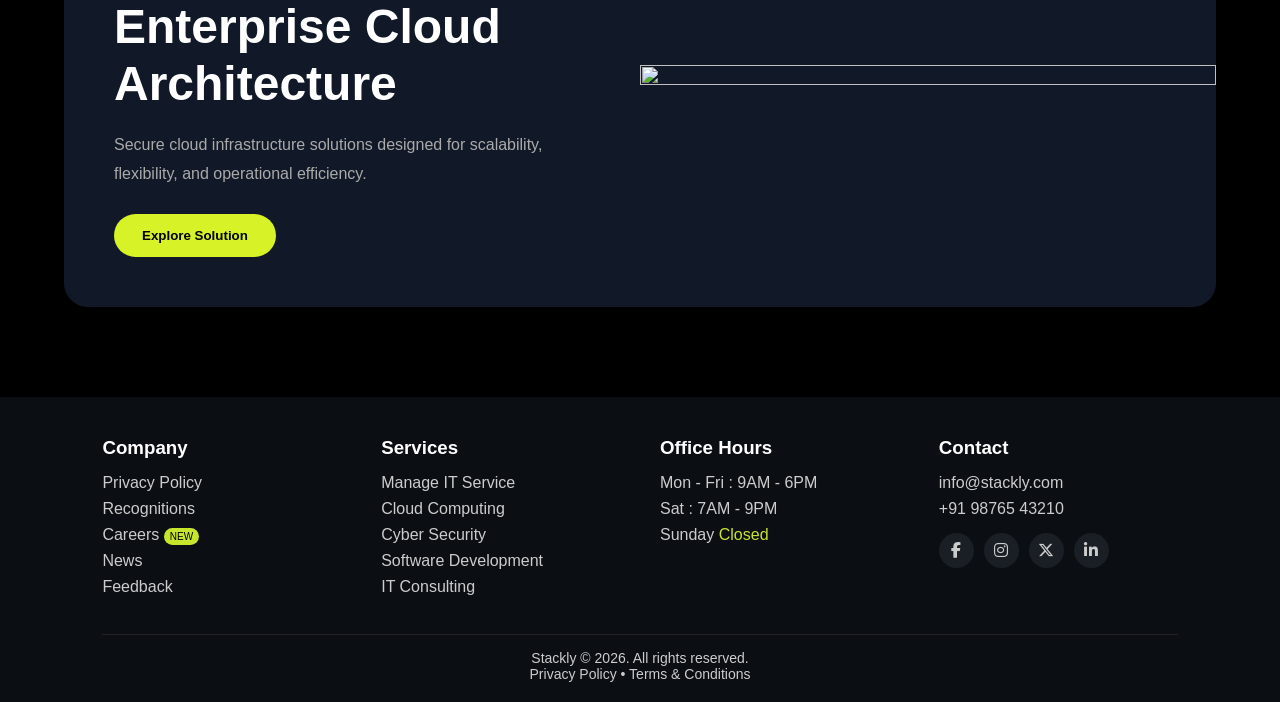
==== commit 1bdcd272: "first commit" ====
--- a/index.html
+++ b/index.html
@@ -1,304 +1,605 @@
 <!DOCTYPE html>
 <html lang="en">
+
 <head>
-<meta charset="UTF-8">
-<meta name="viewport" content="width=device-width, initial-scale=1.0">
-<title>Stackly</title>
-
-<link rel="stylesheet" href="style.css">
-<link href="https://cdnjs.cloudflare.com/ajax/libs/font-awesome/6.5.0/css/all.min.css" rel="stylesheet">
+  <meta charset="UTF-8" />
+  <meta name="viewport" content="width=device-width, initial-scale=1.0" />
+
+  <title>Stackly</title>
+
+  <link rel="stylesheet" href="style.css" />
+
+  <link
+    href="https://cdnjs.cloudflare.com/ajax/libs/font-awesome/6.5.0/css/all.min.css"
+    rel="stylesheet"
+  />
 </head>
 
 <body>
 
-<!-- LOADER -->
-<div id="loader">
-  <div class="loader-center">
-    
-    <img src="images/logo (1).webp" class="loader-logo">
-
-    <div class="loader-ring"></div>
-    <p>Loading Experience...</p>
+  <!-- LOADER -->
+  <div id="loader">
+
+    <div class="loader-center">
+
+      <img src="images/logo (1).webp" class="loader-logo" />
+
+      <div class="loader-ring"></div>
+
+      <p>Loading Experience...</p>
+
+    </div>
 
   </div>
-</div>
-<!-- HEADER -->
-<header>
-  <div class="logo">
-  <a href="index.html">
-    <img src="images/logo (1).webp" alt="Stackly">
-  </a>
-</div>
-
-  <div class="menu-btn" onclick="toggleMenu()">
-    <i class="fas fa-bars"></i>
+
+  <!-- HEADER -->
+  <header>
+
+    <!-- LOGO -->
+    <div class="logo" onclick="goHomeLoader()">
+      <img src="images/logo (1).webp" alt="Stackly" />
+    </div>
+
+    <!-- DESKTOP MENU -->
+    <nav class="desktop-menu">
+
+      <a href="#home">Home</a>
+
+      <a href="about.html">About</a>
+
+      <a href="services.html">Services</a>
+
+      <a href="projects.html">Projects</a>
+
+      <a href="contact.html">Contact</a>
+
+      <button class="login-btn" onclick="go404()">
+        Login
+      </button>
+
+    </nav>
+
+    <!-- MOBILE MENU BUTTON -->
+    <div class="menu-btn" onclick="toggleMenu()">
+      <i class="fas fa-bars"></i>
+    </div>
+
+  </header>
+
+  <!-- OVERLAY -->
+  <div id="overlay" onclick="closeMenu()"></div>
+
+  <!-- MOBILE SIDE MENU -->
+  <div id="sideMenu">
+
+    <div class="menu-content">
+
+      <a href="#home">
+        <i class="fas fa-house"></i>
+        Home
+      </a>
+
+      <a href="about.html">
+        <i class="fas fa-user"></i>
+        About
+      </a>
+
+      <a href="services.html">
+        <i class="fas fa-briefcase"></i>
+        Services
+      </a>
+
+      <a href="projects.html">
+        <i class="fas fa-layer-group"></i>
+        Projects
+      </a>
+
+      <a href="contact.html">
+        <i class="fas fa-envelope"></i>
+        Contact
+      </a>
+
+    </div>
+
+    <div class="menu-buttons">
+
+      <button onclick="go404()">
+        Login
+      </button>
+
+    </div>
+
   </div>
-</header>
-
-<!-- OVERLAY -->
-<div id="overlay" onclick="closeMenu()"></div>
-
-<!-- SIDE MENU -->
-<div id="overlay" onclick="closeMenu()"></div>
-
-<div id="sideMenu">
-
-  <div class="menu-content">
-
-  <a href="#home" onclick="goHome()">
-    <i class="fas fa-home"></i> Home
-  </a>
-
-  <a href="about.html">
-    <i class="fas fa-user"></i> About
-  </a>
-
-  <a href="services.html">
-    <i class="fas fa-cogs"></i> Services
-  </a>
-
-  <a href="projects.html">
-    <i class="fas fa-briefcase"></i> Projects
-  </a>
-
-  <a href="blog.html">
-    <i class="fas fa-blog"></i> Blog
-  </a>
-
-  <a href="contact.html">
-    <i class="fas fa-envelope"></i> Contact
-  </a>
- <div class="menu-buttons">
-      <button onclick="go404()">Sign Up</button>
-      <button onclick="go404()">Login</button>
-    </div>
-
-
-
-
-
-</div>
-   
-  </div>
-
-</div>
-
-<!-- HERO -->
-<section class="hero" id="home">
-  
-
-  <!-- BACKGROUND SLIDER -->
-  <div class="hero-bg">
-    <img src="https://images.unsplash.com/photo-1492724441997-5dc865305da7" class="active">
-    <img src="https://images.unsplash.com/photo-1504384308090-c894fdcc538d">
-    <img src="https://images.unsplash.com/photo-1521737604893-d14cc237f11d">
-  </div>
-
-  <!-- OVERLAY -->
-  <div class="overlay"></div>
-
-  <!-- CONTENT -->
-  <div class="hero-content">
-    <p class="tag">Fast & Reliable IT Solution</p>
-
-    <h1>Next IT Solution <br> for Futures.</h1>
-
-    <p class="desc">
-      Comprehensive IT support, monitoring & digital solutions
-      for modern businesses.
+
+  <!-- HERO -->
+  <section class="hero" id="home">
+
+    <!-- BACKGROUND IMAGES -->
+    <div class="hero-bg">
+
+      <img
+        src="images/backround img1.webp"
+        class="active"
+      />
+
+      <img
+        src="images/background img2.webp"
+      />
+
+      <img
+        src="images/background img3.webp"
+      />
+
+    </div>
+
+    <!-- OVERLAY -->
+    <div class="overlay"></div>
+
+    <!-- HERO CONTENT -->
+    <div class="hero-content">
+
+      <p class="tag">
+        Enterprise Technology Solutions
+      </p>
+
+      <h1>
+        Transforming Businesses Through Smart Digital Innovation
+      </h1>
+
+      <p class="desc">
+        Stackly delivers scalable cloud infrastructure,
+        intelligent automation, and secure enterprise
+        solutions designed for modern businesses.
+      </p>
+
+      <button class="btn" onclick="go404()">
+        Explore More →
+      </button>
+
+    </div>
+
+  </section>
+
+  <!-- IMAGE SLIDER -->
+  <section class="slider">
+
+    <div class="slide-track">
+
+      <img src="https://images.unsplash.com/photo-1555066931-4365d14bab8c" />
+
+      <img src="https://images.unsplash.com/photo-1504384308090-c894fdcc538d" />
+
+      <img src="https://images.unsplash.com/photo-1521737604893-d14cc237f11d" />
+
+      <img src="https://images.unsplash.com/photo-1492724441997-5dc865305da7" />
+
+    </div>
+
+  </section>
+
+  <!-- EXTRA CONTENT -->
+  <section class="hero-extra">
+
+    <!-- MOVING TEXT -->
+    <div class="moving-content">
+
+      <p>
+        🚀 Cloud • AI • Cybersecurity • Automation • DevOps • Data Science
+      </p>
+
+    </div>
+
+    <!-- MOVING IMAGES -->
+    <div class="moving-image">
+
+      <img
+        src="https://images.unsplash.com/photo-1551434678-e076c223a692"
+        class="img1"
+      />
+
+      <img
+        src="https://images.unsplash.com/photo-1504384308090-c894fdcc538d"
+        class="img2"
+      />
+
+      <img
+        src="https://images.unsplash.com/photo-1498050108023-c5249f4df085"
+        class="side-img"
+      />
+
+    </div>
+
+  </section>
+
+  <!-- HOW WE WORK -->
+  <section class="work-section">
+
+    <div class="section-head">
+
+      <span>How We Work</span>
+
+      <h2>
+        Simple Process.<br />
+        Powerful Results.
+      </h2>
+
+    </div>
+
+    <div class="work-grid">
+
+      <!-- CARD 1 -->
+      <div class="work-item">
+
+        <div class="circle">01</div>
+
+        <h3>Research & Strategy</h3>
+
+        <p>
+          We analyze business requirements and build
+          scalable strategies that support sustainable
+          digital growth.
+        </p>
+
+      </div>
+
+      <!-- CARD 2 -->
+      <div class="work-item">
+
+        <div class="circle">02</div>
+
+        <h3>Development & Execution</h3>
+
+        <p>
+          Our engineers create secure and modern digital
+          products optimized for performance and efficiency.
+        </p>
+
+      </div>
+
+      <!-- CARD 3 -->
+      <div class="work-item">
+
+        <div class="circle">03</div>
+
+        <h3>Optimization & Support</h3>
+
+        <p>
+          We continuously monitor, optimize, and improve
+          systems to ensure long-term operational success.
+        </p>
+
+      </div>
+
+      <!-- CARD 4 -->
+      <div class="work-item">
+
+        <div class="circle">04</div>
+
+        <h3>Digital Transformation</h3>
+
+        <p>
+          We modernize business operations with innovative
+          technologies, automation systems, and scalable
+          digital platforms tailored for future growth.
+        </p>
+
+      </div>
+
+      <!-- CARD 5 -->
+      <div class="work-item">
+
+        <div class="circle">05</div>
+
+        <h3>24/7 Technical Support</h3>
+
+        <p>
+          Our dedicated support team continuously monitors
+          infrastructure, resolves issues quickly, and ensures
+          uninterrupted business performance at all times.
+        </p>
+
+      </div>
+
+      <!-- CARD 6 -->
+      <div class="work-item">
+
+        <div class="circle">06</div>
+
+        <h3>Business Intelligence</h3>
+
+        <p>
+          We leverage advanced analytics and real-time insights
+          to help organizations make smarter decisions,
+          improve productivity, and accelerate business growth.
+        </p>
+
+      </div>
+
+    </div>
+
+  </section>
+
+  <!-- SERVICES INFO -->
+  <section class="services-info">
+
+    <p class="tag explore-animate">
+      Explore Services
     </p>
 
-    <button class="btn" onclick="go404()">Explore More →</button>
-  </div>
-
-</section>
-  
-
-<!-- MOVING IMAGES -->
-<section class="slider">
-  <div class="slide-track">
-    <img src="https://images.unsplash.com/photo-1555066931-4365d14bab8c">
-    <img src="https://images.unsplash.com/photo-1504384308090-c894fdcc538d">
-    <img src="https://images.unsplash.com/photo-1521737604893-d14cc237f11d">
-    <img src="https://images.unsplash.com/photo-1492724441997-5dc865305da7">
-  </div>
-
-<div class="hero-extra">
-
-  <!-- MOVING TEXT -->
-  <div class="moving-content">
-    <p>🚀 Cloud • AI • Cybersecurity • Automation • DevOps • Data Science</p>
-  </div>
-
-  <!-- MOVING IMAGE -->
-  <div class="moving-image">
-    <img src="https://images.unsplash.com/photo-1551434678-e076c223a692" alt="tech">
-      <img src="https://images.unsplash.com/photo-1504384308090-c894fdcc538d" class="img2">
-   
-  <img src="https://images.unsplash.com/photo-1504384308090-c894fdcc538d" class="side-img">
-  </div>
-
-</div>
-
-<section class="steps">
-
-  <p class="tag">How We Work</p>
-
-  <h2>
-    Driving Digital Growth Through <br> Smart Execution
-  </h2>
-
-  <!-- STEP 1 -->
-  <div class="step">
-    <div class="step-number">01</div>
-    <div class="step-card reveal">
-      <h3>Strategic Analysis & Consultation</h3>
-      <p>
-        We begin by understanding your business ecosystem, identifying key challenges,
-        and aligning technology solutions with your long-term objectives. Our goal is
-        to create a clear and actionable roadmap for success.
+    <h2 class="reveal-up">
+      Empowering Businesses Through <br />
+      Smart Digital Solutions
+    </h2>
+
+    <!-- ITEM 1 -->
+    <div class="info-box reveal-left">
+
+      <div class="number">01</div>
+
+      <div class="info-content">
+
+        <h3>Cloud Infrastructure Modernization</h3>
+
+        <p>
+          We help organizations transition from legacy systems
+          to scalable cloud environments, improving flexibility,
+          security, and efficiency.
+        </p>
+
+      </div>
+
+    </div>
+
+    <!-- ITEM 2 -->
+    <div class="info-box reveal-right">
+
+      <div class="number">02</div>
+
+      <div class="info-content">
+
+        <h3>Custom Application Development</h3>
+
+        <p>
+          Our team develops modern and scalable applications
+          designed to streamline operations and improve
+          user experience.
+        </p>
+
+      </div>
+
+    </div>
+
+    <!-- ITEM 3 -->
+    <div class="info-box reveal-left">
+
+      <div class="number">03</div>
+
+      <div class="info-content">
+
+        <h3>Enterprise Process Optimization</h3>
+
+        <p>
+          We streamline workflows using automation,
+          analytics, and advanced technologies that
+          drive long-term business growth.
+        </p>
+
+      </div>
+
+    </div>
+
+  </section>
+
+  <!-- PREMIUM SERVICES -->
+  <section class="premium-services">
+
+    <!-- HEADER -->
+    <div class="premium-header">
+
+      <p class="premium-tag">
+        Enterprise Solutions
       </p>
-    </div>
-  </div>
-
-  <!-- STEP 2 -->
-  <div class="step">
-    <div class="step-number">02</div>
-    <div class="step-card reveal">
-      <h3>Solution Design & Development</h3>
-      <p>
-        Our team architects and develops tailored solutions using modern technologies,
-        ensuring scalability, performance, and security at every stage of the process.
-      </p>
-    </div>
-  </div>
-
-  <!-- STEP 3 -->
-  <div class="step">
-    <div class="step-number">03</div>
-    <div class="step-card reveal">
-      <h3>Deployment & Continuous Optimization</h3>
-      <p>
-        We seamlessly deploy solutions and continuously monitor performance,
-        optimizing systems to ensure efficiency, reliability, and long-term growth.
-      </p>
-    </div>
-  </div>
-
-</section>
-
-<section class="services-info">
-<p class="tag explore-animate">Explore Services</p>
-
-  <h2 class="reveal-up">
-    Empowering Businesses Through <br> Smart Digital Solutions
-  </h2>
-
-  <!-- ITEM 1 -->
-  <div class="info-box reveal-left">
-    <div class="number">01</div>
-    <div class="info-content">
-      <h3>Cloud Infrastructure Modernization</h3>
-      <p>
-        We help organizations transition from legacy systems to scalable cloud
-        environments, enabling flexibility, improved performance, and reduced
-        operational costs. Our approach ensures minimal disruption and long-term efficiency.
-      </p>
-    </div>
-  </div>
-
-  <!-- ITEM 2 -->
-  <div class="info-box reveal-right">
-    <div class="number">02</div>
-    <div class="info-content">
-      <h3>Custom Application Development</h3>
-      <p>
-        Our team builds tailored digital solutions that align with your business
-        workflows. From web platforms to enterprise systems, we focus on usability,
-        performance, and future scalability.
-      </p>
-    </div>
-  </div>
-
-  <!-- ITEM 3 -->
-  <div class="info-box reveal-left">
-    <div class="number">03</div>
-    <div class="info-content">
-      <h3>Enterprise Process Optimization</h3>
-      <p>
-        We analyze and refine your operational processes using data-driven insights,
-        automation, and modern tools, helping you achieve higher productivity and
-        streamlined workflows.
-      </p>
-    </div>
-  </div>
-
-</section>
-
-
-
-
-
-
-</section>
-
-<!-- FOOTER -->
-<footer class="footer">
-
-  <div class="footer-container">
-
-    <!-- LINKS -->
-    <div class="footer-col">
-      <h3>Company</h3>
-      <p>Privacy Policy</p>
-      <p>Recognitions</p>
-      <p>Careers <span class="new">NEW</span></p>
-      <p>News</p>
-      <p>Feedback</p>
-    </div>
-
-    <!-- SERVICES -->
-     <div class="footer-col">
-  <h3>Services</h3>
-
-  <a href="404.html">Manage IT Service</a>
-  <a href="404.html">Cloud Computing</a>
-  <a href="404.html">Cyber Security</a>
-  <a href="404.html">Software Develop</a>
-  <a href="404.html">IT Consulting</a>
-</div>
-
-    <!-- OFFICE -->
-    <div class="footer-col">
-      <h3>Office Hours</h3>
-      <p>Mon - Fri : 9AM - 6PM</p>
-      <p>Sat : 7AM - 9PM</p>
-      <p>Sunday <span class="close">Closed</span></p>
-    </div>
-
-    <!-- CONTACT -->
-    <div class="footer-col">
-      <h3>Contact</h3>
-      <p>info@stackly.com</p>
-      <p>+91 98765 43210</p>
-
-      <div class="social">
-        <i class="fab fa-facebook-f"></i>
-        <i class="fab fa-instagram"></i>
-        <i class="fab fa-x-twitter"></i>
-        <i class="fab fa-linkedin-in"></i>
-      </div>
-    </div>
-
-  </div>
-
-  <div class="footer-bottom">
-    <p>stackly © 2026. All right reserved.</p>
-    <p>Privacy & Policy • Terms & Condition</p>
-  </div>
-
-</footer>
-
-<script src="script.js"></script>
+
+      <h2>
+        Smart Digital Services <br>
+        For Modern Businesses
+      </h2>
+
+    </div>
+
+    <!-- TABS -->
+    <div class="services-tabs">
+
+      <!-- CLOUD -->
+      <button
+        class="service-tab active"
+        onclick="changeService(
+          this,
+          'Enterprise Cloud Architecture',
+          'Secure cloud infrastructure solutions designed for scalability, flexibility, and operational efficiency.',
+          'https://images.unsplash.com/photo-1451187580459-43490279c0fa',
+          'fa-cloud'
+        )"
+      >
+        Cloud Computing
+      </button>
+
+      <!-- SOFTWARE -->
+      <button
+        class="service-tab"
+        onclick="changeService(
+          this,
+          'Modern Software Development',
+          'Custom enterprise applications built with modern technologies for performance and user experience.',
+          'https://images.unsplash.com/photo-1516321318423-f06f85e504b3',
+          'fa-code'
+        )"
+      >
+        Software Development
+      </button>
+
+      <!-- CYBER -->
+      <button
+        class="service-tab"
+        onclick="changeService(
+          this,
+          'Advanced Cyber Security',
+          'Protect digital infrastructure with enterprise-grade cybersecurity systems and monitoring.',
+          'https://images.unsplash.com/photo-1550751827-4bd374c3f58b',
+          'fa-shield-halved'
+        )"
+      >
+        Cyber Security
+      </button>
+
+      <!-- DATA -->
+      <button
+        class="service-tab"
+        onclick="changeService(
+          this,
+          'Business Data Analytics',
+          'Transform enterprise data into valuable business insights using intelligent analytics systems.',
+          'https://images.unsplash.com/photo-1518186285589-2f7649de83e0',
+          'fa-chart-line'
+        )"
+      >
+        Data Analytics
+      </button>
+
+    </div>
+
+    <!-- DISPLAY -->
+    <div class="service-display">
+
+      <!-- LEFT -->
+      <div class="service-content">
+
+        <div class="service-icon">
+          <i id="serviceIcon" class="fas fa-cloud"></i>
+        </div>
+
+        <h3 id="serviceTitle">
+          Enterprise Cloud Architecture
+        </h3>
+
+        <p id="serviceDesc">
+          Secure cloud infrastructure solutions designed
+          for scalability, flexibility, and operational efficiency.
+        </p>
+
+        <button class="service-btn" onclick="go404()">
+          Explore Solution
+        </button>
+
+      </div>
+
+      <!-- RIGHT -->
+      <div class="service-image">
+
+        <img
+          id="serviceImage"
+          src="https://images.unsplash.com/photo-1451187580459-43490279c0fa"
+        />
+
+      </div>
+
+    </div>
+
+  </section>
+
+  <!-- FOOTER -->
+  <footer class="footer">
+
+    <div class="footer-container">
+
+      <!-- COMPANY -->
+      <div class="footer-col">
+
+        <h3>Company</h3>
+
+        <p>Privacy Policy</p>
+
+        <p>Recognitions</p>
+
+        <p>
+          Careers <span class="new">NEW</span>
+        </p>
+
+        <p>News</p>
+
+        <p>Feedback</p>
+
+      </div>
+
+      <!-- SERVICES -->
+      <div class="footer-col">
+
+        <h3>Services</h3>
+
+        <a href="404.html">Manage IT Service</a>
+
+        <a href="404.html">Cloud Computing</a>
+
+        <a href="404.html">Cyber Security</a>
+
+        <a href="404.html">Software Development</a>
+
+        <a href="404.html">IT Consulting</a>
+
+      </div>
+
+      <!-- OFFICE -->
+      <div class="footer-col">
+
+        <h3>Office Hours</h3>
+
+        <p>Mon - Fri : 9AM - 6PM</p>
+
+        <p>Sat : 7AM - 9PM</p>
+
+        <p>
+          Sunday <span class="close">Closed</span>
+        </p>
+
+      </div>
+
+      <!-- CONTACT -->
+      <div class="footer-col">
+
+        <h3>Contact</h3>
+
+        <p>info@stackly.com</p>
+
+        <p>+91 98765 43210</p>
+
+        <div class="social">
+
+          <i class="fab fa-facebook-f"></i>
+
+          <i class="fab fa-instagram"></i>
+
+          <i class="fab fa-x-twitter"></i>
+
+          <i class="fab fa-linkedin-in"></i>
+
+        </div>
+
+      </div>
+
+    </div>
+
+    <div class="footer-bottom">
+
+      <p>Stackly © 2026. All rights reserved.</p>
+
+      <p>Privacy Policy • Terms & Conditions</p>
+
+    </div>
+
+  </footer>
+
+  <script src="script.js"></script>
+
 </body>
+
 </html>
--- a/style.css
+++ b/style.css
@@ -1,52 +1,184 @@
-*{margin:0;padding:0;box-sizing:border-box;font-family:Poppins;}
-
-body{background:#000;
+/* ===== RESET ===== */
+*{
+  margin:0;
+  padding:0;
+  box-sizing:border-box;
+  font-family:Poppins,sans-serif;
+}
+
+html{
+  scroll-behavior:smooth;
+}
+
+body{
+  background:#000;
   color:#fff;
-body{
-  padding-top:80px;   /* SAME as header height */
-}
-
-}
-
-/* LOADER */
+  padding-top:80px;
+  overflow-x:hidden;
+}
+
+/* ===== LOADER ===== */
 #loader{
-  position:fixed;width:100%;height:100vh;
-  display:flex;flex-direction:column;justify-content:center;align-items:center;
-  background:#000;z-index:9999;
-}
+  position:fixed;
+  top:0;
+  left:0;
+  width:100%;
+  height:100vh;
+
+  display:flex;
+  justify-content:center;
+  align-items:center;
+
+  background:#000;
+
+  z-index:9999;
+}
+
+.loader-center{
+  display:flex;
+  flex-direction:column;
+  align-items:center;
+}
+
+.loader-logo{
+  width:100px;
+  margin-bottom:15px;
+}
+
 .loader-ring{
-  width:80px;height:80px;
-  border-top:3px solid orange;border-radius:50%;
-  animation:spin 0.5s linear infinite;
-}
-@keyframes spin{to{transform:rotate(360deg);}}
-
-/* HEADER */
+  width:80px;
+  height:80px;
+
+  border:3px solid rgba(255,255,255,0.2);
+  border-top:3px solid orange;
+
+  border-radius:50%;
+
+  animation:spin 1s linear infinite;
+}
+
+@keyframes spin{
+  to{
+    transform:rotate(360deg);
+  }
+}
+
+/* ===== HEADER ===== */
 header{
-  height:80px;              /* fixed header height */
-  display:flex;
+  position:fixed;
+  top:0;
+  left:0;
+  width:100%;
+
+  padding:15px 8%;
+
+  display:flex;
+  justify-content:space-between;
   align-items:center;
-  justify-content:space-between;
-  padding:0 25px;
-  position:fixed;
-  width:100%;
-  top:0;
-  background:#000;
+
+  background:rgba(0,0,0,0.5);
+  backdrop-filter:blur(10px);
+
   z-index:1000;
 }
-.logo{cursor:pointer;}
-.menu-btn{cursor:pointer;font-size:22px;}
-
-/* MENU */
-/* OVERLAY */
+
+/* ===== LOGO ===== */
+.logo{
+  display:flex;
+  align-items:center;
+  cursor:pointer;
+}
+
+.logo img{
+  width:140px;
+  height:auto;
+}
+
+/* ===== DESKTOP MENU ===== */
+.desktop-menu{
+  display:flex;
+  align-items:center;
+  gap:30px;
+}
+
+.desktop-menu a{
+  color:#fff;
+  text-decoration:none;
+  font-size:16px;
+  transition:0.3s;
+}
+
+.desktop-menu a:hover{
+  color:#c6e62e;
+}
+
+/* ===== LOGIN BUTTON ===== */
+.login-btn{
+  padding:10px 22px;
+
+  border:none;
+  border-radius:30px;
+
+  background:linear-gradient(45deg,#c6e62e,#9acd32);
+
+  color:#000;
+  font-size:15px;
+  font-weight:600;
+
+  cursor:pointer;
+
+  transition:0.3s ease;
+
+  box-shadow:0 5px 15px rgba(198,230,46,0.3);
+}
+
+.login-btn:hover{
+  transform:translateY(-3px) scale(1.05);
+
+  box-shadow:0 8px 25px rgba(198,230,46,0.5);
+}
+
+/* ===== MOBILE TOGGLE ===== */
+.menu-btn{
+  display:none;
+
+  font-size:24px;
+  color:#fff;
+
+  cursor:pointer;
+}
+
+/* ===== MOBILE ===== */
+@media(max-width:768px){
+
+  .desktop-menu{
+    display:none;
+  }
+
+  .menu-btn{
+    display:block;
+  }
+
+}
+
+/* ===== OVERLAY ===== */
 #overlay{
   position:fixed;
+  top:0;
+  left:0;
+
   width:100%;
   height:100vh;
+
   background:rgba(0,0,0,0.5);
+
+  backdrop-filter:blur(4px);
+
   opacity:0;
   visibility:hidden;
-  transition:0.3s;
+
+  transition:0.4s ease;
+
   z-index:1500;
 }
 
@@ -55,274 +187,78 @@
   visibility:visible;
 }
 
-/* SIDE MENU */
+/* ===== SIDE MENU ===== */
 #sideMenu{
   position:fixed;
   top:0;
-  left:-260px;
-  width:260px;
+  left:-320px;
+
+  width:300px;
   height:100vh;
+
   background:#0b0f14;
-  display:flex;
-  justify-content:center;
-  align-items:center;
-  transition:0.4s ease;
+
+  padding:100px 30px;
+
+  transition:0.5s cubic-bezier(0.77,0,0.175,1);
+
   z-index:2000;
-}
-
-/* OPEN */
+
+  box-shadow:5px 0 30px rgba(0,0,0,0.4);
+}
+
 #sideMenu.active{
   left:0;
 }
 
-/* CENTER CONTENT */
+/* ===== MENU CONTENT ===== */
 .menu-content{
-  width:100%;
-  padding:20px;
-  text-align:left;
-}
-
-/* LINKS */
+  display:flex;
+  flex-direction:column;
+  gap:20px;
+}
+
 .menu-content a{
-  display:block;
-  font-size:18px;
-  margin:15px 0;
+  display:flex;
+  align-items:center;
+  gap:12px;
+
   color:#ddd;
   text-decoration:none;
+
+  font-size:18px;
+
+  position:relative;
+
   transition:0.3s;
 }
 
-.menu-content a:hover{
-  color:#fff;
-  transform:translateX(6px);
-}
-
-/* BUTTONS */
-.menu-buttons{
-  margin-top:30px;
-}
-
-.menu-buttons button{
-  width:100%;
-  padding:14px;
-  margin:10px 0;
-  background:linear-gradient(45deg,#ff9800,#ff5722);
-  border:none;
-  border-radius:10px;
-  color:#fff;
-  font-size:16px;
-  cursor:pointer;
-  transition:0.3s;
-}
-
-.menu-buttons button:hover{
-  transform:scale(1.05);
-}
-#sideMenu.active{left:0;}
-
-#sideMenu a{
-  display:block;margin:10px 0;color:#ccc;text-decoration:none;
-}
-.menu-buttons button{
-  width:50%;margin:10px 0;padding:10px;
-  background:orange;border:none;border-radius:8px;
-}
-
-@keyframes float{
-  50%{transform:translateY(-15px);}
-}
-
-/* SLIDER */
-.slider{overflow:hidden;padding:30px;}
-.slide-track{display:flex;gap:20px;animation:scroll 20s linear infinite;}
-.slide-track img{width:250px;border-radius:10px;}
-@keyframes scroll{to{transform:translateX(-50%);}}
-
-/* FOOTER */
-/* FOOTER */
-.footer{
-  background:#0b0f14;
-  padding:40px 20px;
-  color:#ccc;
-}
-
-/* LINKS */
-.footer-links p{
-  margin:10px 0;
-  font-size:14px;
-}
-
-/* NEW TAG */
-.new{
-  background:#c6e62e;
-  color:#000;
-  font-size:10px;
-  padding:3px 6px;
-  border-radius:10px;
-  margin-left:5px;
-}
-
-/* SECTION */
-/* ===== FOOTER ===== */
-.footer{
-  background:#0b0f14;
-  padding:50px 8% 20px;
-  color:#ccc;
-}
-
-/* GRID (DESKTOP) */
-.footer-container{
-  display:grid;
-  grid-template-columns:repeat(4,1fr);
-  gap:40px;
-}
-
-/* COLUMN */
-.footer-col h3{
-  color:#fff;
-  margin-bottom:15px;
-}
-
-.footer-col p{
-  margin:8px 0;
-  font-size:14px;
-}
-
-/* NEW TAG */
-.new{
-  background:#c6e62e;
-  color:#000;
-  font-size:10px;
-  padding:3px 6px;
-  border-radius:10px;
-}
-
-/* CLOSE */
-.close{
-  color:#c6e62e;
-}
-
-/* SOCIAL */
-.social{
-  margin-top:15px;
-  display:flex;
-  gap:10px;
-}
-
-.social i{
-  width:35px;
-  height:35px;
-  line-height:35px;
-  text-align:center;
-  border-radius:50%;
-  background:#1a1f26;
-  cursor:pointer;
-  transition:0.3s;
-}
-
-
-/* BOTTOM */
-.footer-bottom{
-  text-align:center;
-  margin-top:30px;
-  border-top:1px solid #222;
-  padding-top:15px;
-  font-size:14px;
-}
-
-/* ===== MOBILE VIEW ===== */
-@media(max-width:768px){
-
-  .footer-container{
-    grid-template-columns:1fr 1fr;  /* 2 columns */
-    gap:25px;
-  }
-
-}
-
-@media(max-width:500px){
-
-  .footer-container{
-    grid-template-columns:1fr;   /* 🔥 STACKED like your image */
-    text-align:left;
-  }
-
-  .social{
-    justify-content:flex-start;
-  }
-
-}
-
-
-.logo{
-  display:flex;
-  align-items:center;
-  gap:10px;
-  cursor:pointer;
-  font-weight:bold;
-}
-
-.logo img{
-  width:140px;
-  height:auto;
-}
-
-
-.loader-center{
-  display:flex;
-  flex-direction:column;
-  align-items:center;
-}
-
-.loader-logo{
-  width:100px;
-  max-width: 120px;
-  margin-bottom:15px;
-  animation:fadeIn 1s ease;
-}
-
-
-
-/* MENU LINKS */
-.menu-content a{
-  display:flex;
-  align-items:center;
-  gap:12px;
-  font-size:18px;
-  margin:18px 0;
-  color:#ddd;
-  text-decoration:none;
-  transition:0.3s;
-  position:relative;
-}
-
-/* ICON STYLE */
 .menu-content a i{
-  font-size:18px;
   color:#888;
   transition:0.3s;
 }
 
-/* HOVER EFFECT */
 .menu-content a:hover{
   color:#fff;
   transform:translateX(8px);
 }
 
-/* ICON COLOR ANIMATION */
 .menu-content a:hover i{
   color:#ff9800;
   transform:scale(1.2);
 }
 
-/* LEFT GLOW LINE */
 .menu-content a::before{
   content:"";
+
   position:absolute;
   left:-10px;
+
   width:0;
   height:100%;
+
   background:linear-gradient(#ff9800,#ff5722);
+
   transition:0.3s;
 }
 
@@ -330,187 +266,37 @@
   width:4px;
 }
 
-
-/* CONTAINER */
-.hero-extra{
+/* ===== MENU BUTTON ===== */
+.menu-buttons{
   margin-top:30px;
 }
 
-/* MOVING TEXT */
-.moving-content{
-  overflow:hidden;
-  white-space:nowrap;
-  margin-bottom:15px;
-}
-
-.moving-content p{
-  display:inline-block;
-  font-size:16px;
-  color:#ff9800;
-  animation:moveText 10s linear infinite;
-}
-
-/* TEXT ANIMATION */
-@keyframes moveText{
-  from{transform:translateX(-100%);}
-  to{transform:translateX(100%);}
-}
-
-/* MOVING IMAGE */
-/* ===== MOVING IMAGE (2 IMAGES PREMIUM) ===== */
-.moving-image{
-  position:relative;
+.menu-buttons button{
   width:100%;
-  max-width:420px;
-  height:240px;
-  margin-top:20px;
-}
-
-/* COMMON IMAGE STYLE */
-.moving-image img{
-  position:absolute;
-  width:100%;
-  height:100%;
-  object-fit:cover;
-  border-radius:15px;
-  transition:0.4s ease;
-}
-
-/* FIRST IMAGE (FRONT) */
-.img1{
-  z-index:2;
-  animation:moveLeft 6s ease-in-out infinite alternate;
-}
-
-/* SECOND IMAGE (BACK) */
-.img2{
-  z-index:1;
-  opacity:0.7;
-  transform:scale(0.95);
-  animation:moveRight 6s ease-in-out infinite alternate;
-}
-
-/* LEFT MOVEMENT */
-@keyframes moveLeft{
-  from{transform:translateX(0);}
-  to{transform:translateX(-35px);}
-}
-
-/* RIGHT MOVEMENT */
-@keyframes moveRight{
-  from{transform:translateX(0);}
-  to{transform:translateX(35px);}
-}
-
-/* HOVER EFFECT */
-.moving-image:hover .img1{
-  transform:scale(1.05);
-}
-
-.moving-image:hover .img2{
-  transform:scale(1);
-  opacity:1;
-}
-
-/* MOBILE */
-@media(max-width:768px){
-  .moving-image{
-    max-width:100%;
-    height:200px;
-  }
-}
-
-
-
-/* SECTION */
-.steps{
-  padding:80px 20px;
-  background:#111;
-  text-align:center;
-}
-
-/* TAG */
-.tag{
-  display:inline-block;
-  background:#222;
-  padding:6px 14px;
-  border-radius:20px;
-  font-size:14px;
-  color:#aaa;
-  margin-bottom:10px;
-}
-
-/* TITLE */
-.steps h2{
-  font-size:28px;
-  margin-bottom:40px;
-}
-
-/* STEP */
-.step{
-  position:relative;
-  margin-bottom:60px;
-}
-
-/* NUMBER */
-.step-number{
-  width:60px;
-  height:60px;
-  line-height:60px;
-  border-radius:50%;
-  background:#c6e62e;
+
+  padding:14px;
+
+  border:none;
+  border-radius:30px;
+
+  background:linear-gradient(45deg,#c6e62e,#9acd32);
+
   color:#000;
   font-weight:bold;
-  margin:0 auto;
-  z-index:2;
-  position:relative;
-}
-
-/* CARD */
-.step-card{
-  background:#000;
-  padding:30px;
-  border-radius:15px;
-  margin-top:-30px;
-  text-align:left;
+
+  cursor:pointer;
+
   transition:0.3s;
 }
 
-/* TEXT */
-.step-card h3{
-  margin-bottom:10px;
-}
-
-.step-card p{
-  color:#aaa;
-  line-height:1.6;
-}
-
-/* HOVER */
-.step-card:hover{
-  box-shadow:0 10px 30px rgba(198,230,46,0.2);
-}
-
-/* SCROLL ANIMATION */
-.reveal{
-  opacity:0;
-  transform:translateY(40px);
-  transition:0.8s ease;
-}
-
-.reveal.active{
-  opacity:1;
-  transform:translateY(0);
-}
-
-
-
-/* HERO */
-
-/* HERO FULL SCREEN */
-/* HERO FULL WIDTH FIX */
+.menu-buttons button:hover{
+  transform:scale(1.05);
+}
+
+/* ===== HERO ===== */
 .hero{
   position:relative;
+
   width:100%;
   height:100vh;
   min-height:600px;
@@ -518,252 +304,807 @@
   display:flex;
   align-items:center;
 
-  padding:0 5%;        /* reduce side gap */
-  margin:0;
+  padding:0 5%;
+
   overflow:hidden;
 }
 
-/* BACKGROUND CONTAINER */
+/* ===== HERO BG ===== */
 .hero-bg{
   position:absolute;
   top:0;
   left:0;
+
   width:100%;
   height:100%;
+
   z-index:-2;
 }
 
-/* BACKGROUND IMAGE */
 .hero-bg img{
   position:absolute;
+
   width:100%;
   height:100%;
-  object-fit:cover;       /* 🔥 IMPORTANT */
-  object-position:center; /* keep center visible */
+
+  object-fit:cover;
+  object-position:center;
+
   opacity:0;
+
   transition:opacity 1.5s ease;
 }
 
-/* ACTIVE IMAGE */
 .hero-bg img.active{
   opacity:1;
+
   animation:zoomBg 6s ease-in-out;
 }
 
-/* ZOOM EFFECT */
 @keyframes zoomBg{
-  from{transform:scale(1);}
-  to{transform:scale(1.1);}
-}
-
-/* OVERLAY */
+  from{
+    transform:scale(1);
+  }
+
+  to{
+    transform:scale(1.1);
+  }
+}
+
+/* ===== HERO OVERLAY ===== */
 .overlay{
   position:absolute;
   width:100%;
   height:100%;
+
   background:linear-gradient(
     to right,
     rgba(0,0,0,0.8) 20%,
     rgba(0,0,0,0.4) 60%,
     transparent 100%
   );
+
   z-index:-1;
 }
 
-/* CONTENT */
+/* ===== HERO CONTENT ===== */
 .hero-content{
-  max-width:500px;
-  color:#fff;
+  max-width:550px;
   z-index:2;
 }
 
-/* MOBILE RESPONSIVE */
-@media(max-width:768px){
-
-  .hero{
-    height:100vh;
-    padding:0 20px;
-    align-items:center;
-  }
-
-  .hero-content{
-    max-width:100%;
-  }
-
-}
-
-/* TAG */
 .tag{
+  display:inline-block;
+
   background:rgba(255,255,255,0.1);
-  padding:6px 12px;
+
+  padding:6px 14px;
+
   border-radius:20px;
-  display:inline-block;
-  margin-bottom:10px;
-}
-
-/* TITLE */
+
+  font-size:14px;
+
+  color:#ddd;
+
+  margin-bottom:15px;
+}
+
 .hero h1{
-  font-size:42px;
-  margin:10px 0;
-}
-
-/* DESC */
+  font-size:52px;
+  line-height:1.2;
+
+  margin-bottom:20px;
+}
+
 .desc{
   color:#ddd;
-  margin-bottom:20px;
-}
-
-/* BUTTON */
+  line-height:1.7;
+
+  margin-bottom:25px;
+}
+
 .btn{
   padding:12px 25px;
+
   border:none;
   border-radius:30px;
+
+  background:#c6e62e;
+
+  color:#000;
+  font-weight:bold;
+
+  cursor:pointer;
+
+  transition:0.3s;
+}
+
+.btn:hover{
+  transform:translateY(-3px);
+}
+
+/* ===== MOBILE HERO ===== */
+@media(max-width:768px){
+
+  .hero{
+    padding:0 20px;
+  }
+
+  .hero h1{
+    font-size:34px;
+  }
+
+}
+
+/* ===== SLIDER ===== */
+.slider{
+  overflow:hidden;
+  padding:30px 0;
+}
+
+.slide-track{
+  display:flex;
+  gap:20px;
+
+  animation:scroll 20s linear infinite;
+}
+
+.slide-track img{
+  width:250px;
+
+  border-radius:15px;
+}
+
+@keyframes scroll{
+  to{
+    transform:translateX(-50%);
+  }
+}
+
+/* ===== HERO EXTRA ===== */
+.hero-extra{
+  padding:20px;
+}
+
+/* ===== MOVING TEXT ===== */
+.moving-content{
+  overflow:hidden;
+  white-space:nowrap;
+
+  margin-bottom:20px;
+}
+
+.moving-content p{
+  display:inline-block;
+
+  color:#ff9800;
+
+  animation:moveText 10s linear infinite;
+}
+
+@keyframes moveText{
+  from{
+    transform:translateX(-100%);
+  }
+
+  to{
+    transform:translateX(100%);
+  }
+}
+
+/* ===== MOVING IMAGES ===== */
+.moving-image{
+  position:relative;
+
+  width:100%;
+  max-width:420px;
+  height:240px;
+
+  margin:auto;
+}
+
+.moving-image img{
+  position:absolute;
+
+  width:100%;
+  height:100%;
+
+  object-fit:cover;
+
+  border-radius:15px;
+
+  transition:0.4s ease;
+}
+
+.img1{
+  z-index:2;
+
+  animation:moveLeft 6s ease-in-out infinite alternate;
+}
+
+.img2{
+  z-index:1;
+
+  opacity:0.7;
+
+  transform:scale(0.95);
+
+  animation:moveRight 6s ease-in-out infinite alternate;
+}
+
+.side-img{
+  width:45% !important;
+  right:-40px;
+  top:20px;
+
+  z-index:3;
+
+  border:4px solid #0b0f14;
+}
+
+@keyframes moveLeft{
+  from{
+    transform:translateX(0);
+  }
+
+  to{
+    transform:translateX(-25px);
+  }
+}
+
+@keyframes moveRight{
+  from{
+    transform:translateX(0);
+  }
+
+  to{
+    transform:translateX(25px);
+  }
+}
+
+@media(max-width:768px){
+
+  .moving-image{
+    height:200px;
+  }
+
+  .side-img{
+    width:40% !important;
+    right:-10px;
+  }
+
+}
+
+/* ===== HOW WE WORK ===== */
+.work-section{
+  background:#0b0f14;
+
+  padding:50px 20px 10px;
+
+  margin:0;
+}
+
+.section-head{
+  text-align:center;
+
+  margin-bottom:25px;
+}
+
+.section-head h2{
+  font-size:32px;
+  line-height:1.2;
+
+  margin-top:15px;
+}
+
+.work-grid{
+  display:grid;
+
+  grid-template-columns:1fr;
+
+  gap:18px;
+}
+
+.work-item{
+  background:#111827;
+
+  border-radius:20px;
+
+  padding:28px 24px;
+
+  transition:0.4s ease;
+}
+
+.work-item:hover{
+  transform:translateY(-5px);
+}
+
+.circle{
+  width:60px;
+  height:60px;
+
   background:#c6e62e;
   color:#000;
+
+  border-radius:50%;
+
+  display:flex;
+  align-items:center;
+  justify-content:center;
+
+  font-size:24px;
   font-weight:bold;
-  cursor:pointer;
-}
-
-/* MOBILE */
-@media(max-width:768px){
-  .hero h1{
-    font-size:30px;
-  }
-}
-
-
-/* WRAPPER */
-.hero-images-wrapper{
-  display:flex;
-  gap:20px;
-  width:100%;
-  align-items:center;
-}
-
-/* MAIN IMAGE */
-.main-img{
-  width:60%;
-  border-radius:20px;
-}
-
-/* SIDE IMAGE */
-.side-img{
-  width:40%;
-  border-radius:20px;
-}
-
-/* MOBILE */
-@media(max-width:768px){
-  .hero-images-wrapper{
-    flex-direction:column;
-  }
-
-  .main-img,
-  .side-img{
-    width:100%;
-  }
-}
-
-.footer-col a{
-  display:block;
-  color:#ccc;
-  text-decoration:none;
-  margin:8px 0;
-  transition:0.3s;
-}
-
-.footer-col a:hover{
-  color:#c6e62e;
-  transform:translateX(5px);
-}
-
-
-/* SECTION */
+
+  margin-bottom:18px;
+}
+
+.work-item h3{
+  font-size:22px;
+
+  margin-bottom:12px;
+}
+
+.work-item p{
+  color:#aaa;
+
+  line-height:1.7;
+  font-size:15px;
+}
+
+/* ===== TABLET ===== */
+@media(min-width:768px){
+
+  .work-grid{
+    grid-template-columns:repeat(2,1fr);
+  }
+
+}
+
+/* ===== DESKTOP ===== */
+@media(min-width:1024px){
+
+  .work-grid{
+    grid-template-columns:repeat(3,1fr);
+  }
+
+  .section-head h2{
+    font-size:52px;
+  }
+
+}
+
+/* ===== SERVICES ===== */
 .services-info{
-  padding:80px 20px;
+  padding:60px 20px 20px;
+
   background:#0b0f14;
 }
 
-/* TITLE */
 .services-info h2{
   font-size:28px;
+
   margin:20px 0 40px;
 }
 
-/* BOX */
 .info-box{
   display:flex;
   gap:20px;
+
   margin-bottom:40px;
-  align-items:flex-start;
-}
-
-/* NUMBER */
+}
+
 .number{
   min-width:50px;
   height:50px;
+
   border-radius:50%;
+
   background:#c6e62e;
   color:#000;
+
   display:flex;
   align-items:center;
   justify-content:center;
+
   font-weight:bold;
 }
 
-/* CONTENT */
 .info-content h3{
   margin-bottom:8px;
 }
 
 .info-content p{
   color:#aaa;
+
   line-height:1.6;
 }
 
-/* ===== ANIMATIONS ===== */
-.reveal-up{
-  opacity:0;
-  transform:translateY(40px);
-  transition:0.8s ease;
-}
-
-.reveal-left{
-  opacity:0;
-  transform:translateX(-50px);
-  transition:0.8s ease;
-}
-
+@media(max-width:768px){
+
+  .info-box{
+    flex-direction:column;
+  }
+
+}
+
+/* ===== SCROLL ANIMATION ===== */
+.reveal-up,
+.reveal-left,
 .reveal-right{
   opacity:0;
-  transform:translateX(50px);
-  transition:0.8s ease;
-}
-
-/* ACTIVE */
+
+  transition:0.9s ease;
+}
+
+.reveal-up{
+  transform:translateY(70px);
+}
+
+.reveal-left{
+  transform:translateX(-70px);
+}
+
+.reveal-right{
+  transform:translateX(70px);
+}
+
 .reveal-up.active,
 .reveal-left.active,
 .reveal-right.active{
   opacity:1;
+
   transform:translate(0);
 }
 
-/* MOBILE */
-@media(max-width:768px){
-  .info-box{
-    flex-direction:column;
-  }
-}
-
-/* EXPLORE SERVICES ANIMATION */
+/* ===== EXPLORE TAG ===== */
 .explore-animate{
   opacity:0;
+
   transform:translateY(30px);
+
   transition:0.6s ease;
 }
 
-/* WHEN VISIBLE */
 .explore-animate.active{
   opacity:1;
+
   transform:translateY(0);
+}
+
+/* ===== FOOTER ===== */
+.footer{
+  background:#0b0f14;
+
+  padding:40px 8% 20px;
+
+  margin-top:0;
+
+  color:#ccc;
+}
+
+.footer-container{
+  display:grid;
+
+  grid-template-columns:repeat(4,1fr);
+
+  gap:40px;
+}
+
+.footer-col h3{
+  color:#fff;
+
+  margin-bottom:15px;
+}
+
+.footer-col p,
+.footer-col a{
+  color:#ccc;
+
+  text-decoration:none;
+
+  display:block;
+
+  margin:8px 0;
+
+  transition:0.3s;
+}
+
+.footer-col a:hover{
+  color:#c6e62e;
+
+  transform:translateX(5px);
+}
+
+.new{
+  background:#c6e62e;
+  color:#000;
+
+  padding:3px 6px;
+
+  border-radius:10px;
+
+  font-size:10px;
+}
+
+.close{
+  color:#c6e62e;
+}
+
+/* ===== SOCIAL ===== */
+.social{
+  display:flex;
+  gap:10px;
+
+  margin-top:15px;
+}
+
+.social i{
+  width:35px;
+  height:35px;
+
+  background:#1a1f26;
+
+  border-radius:50%;
+
+  display:flex;
+  align-items:center;
+  justify-content:center;
+
+  cursor:pointer;
+
+  transition:0.3s;
+}
+
+.social i:hover{
+  background:#c6e62e;
+  color:#000;
+}
+
+/* ===== FOOTER BOTTOM ===== */
+.footer-bottom{
+  text-align:center;
+
+  border-top:1px solid #222;
+
+  margin-top:30px;
+  padding-top:15px;
+
+  font-size:14px;
+}
+
+/* ===== MOBILE FOOTER ===== */
+@media(max-width:768px){
+
+  .footer-container{
+    grid-template-columns:1fr 1fr;
+  }
+
+}
+
+@media(max-width:500px){
+
+  .footer-container{
+    grid-template-columns:1fr;
+  }
+
+}
+
+
+
+/* ===== PREMIUM SERVICES ===== */
+/* ===== PREMIUM SERVICES ===== */
+
+.premium-services{
+  background:#000;
+  padding:70px 20px;
+}
+
+/* HEADER */
+.premium-header{
+  margin-bottom:35px;
+}
+
+.premium-tag{
+  display:inline-block;
+
+  background:#161616;
+  color:#bbb;
+
+  padding:8px 18px;
+
+  border-radius:30px;
+
+  margin-bottom:15px;
+}
+
+.premium-header h2{
+  font-size:34px;
+  line-height:1.2;
+}
+
+/* TABS */
+.services-tabs{
+  display:flex;
+  gap:12px;
+
+  overflow-x:auto;
+
+  margin-bottom:30px;
+
+  padding-bottom:10px;
+}
+
+.services-tabs::-webkit-scrollbar{
+  display:none;
+}
+
+.service-tab{
+  background:#151515;
+  color:#ccc;
+
+  border:none;
+  border-radius:14px;
+
+  padding:14px 22px;
+
+  white-space:nowrap;
+
+  font-weight:600;
+
+  cursor:pointer;
+
+  transition:0.3s;
+}
+
+.service-tab.active{
+  background:#d7f227;
+  color:#000;
+}
+
+/* CARD */
+.service-display{
+  background:#111827;
+
+  border-radius:24px;
+
+  overflow:hidden;
+
+  display:grid;
+  grid-template-columns:1fr;
+
+  transition:0.5s ease;
+}
+
+/* CONTENT */
+.service-content{
+  padding:35px 25px;
+}
+
+.service-icon{
+  width:75px;
+  height:75px;
+
+  background:#d7f227;
+  color:#000;
+
+  border-radius:50%;
+
+  display:flex;
+  align-items:center;
+  justify-content:center;
+
+  font-size:32px;
+
+  margin-bottom:25px;
+}
+
+.service-content h3{
+  font-size:30px;
+  line-height:1.2;
+
+  margin-bottom:18px;
+}
+
+.service-content p{
+  color:#aaa;
+
+  line-height:1.8;
+
+  margin-bottom:25px;
+}
+
+/* BUTTON */
+.service-btn{
+  padding:14px 28px;
+
+  border:none;
+  border-radius:30px;
+
+  background:#d7f227;
+  color:#000;
+
+  font-weight:700;
+
+  cursor:pointer;
+
+  transition:0.3s;
+}
+
+.service-btn:hover{
+  transform:translateY(-4px);
+}
+
+/* IMAGE */
+.service-image img{
+  width:100%;
+  height:100%;
+
+  object-fit:cover;
+
+  display:block;
+}
+
+/* TABLET */
+@media(min-width:768px){
+
+  .premium-services{
+    padding:90px 5%;
+  }
+
+  .premium-header h2{
+    font-size:52px;
+  }
+
+  .service-display{
+    grid-template-columns:1fr 1fr;
+    align-items:center;
+  }
+
+  .service-content{
+    padding:50px;
+  }
+
+}
+
+/* DESKTOP */
+@media(min-width:1024px){
+
+  .premium-header h2{
+    font-size:62px;
+  }
+
+  .service-content h3{
+    font-size:48px;
+  }
+
+}
+
+
+/* REMOVE HUGE EMPTY SPACE */
+
+.work-section{
+  padding-bottom:0 !important;
+  margin-bottom:0 !important;
+  min-height:auto !important;
+  height:auto !important;
+}
+
+.work-grid{
+  margin-bottom:0 !important;
+}
+
+.smooth-content{
+  margin-top:10px !important;
+  margin-bottom:0 !important;
+  padding-bottom:10px !important;
+}
+
+.services-info{
+  margin-top:0 !important;
+  padding-top:20px !important;
+}
+
+/* REMOVE EXTRA SPACE FROM BODY */
+body{
+  overflow-x:hidden;
 }
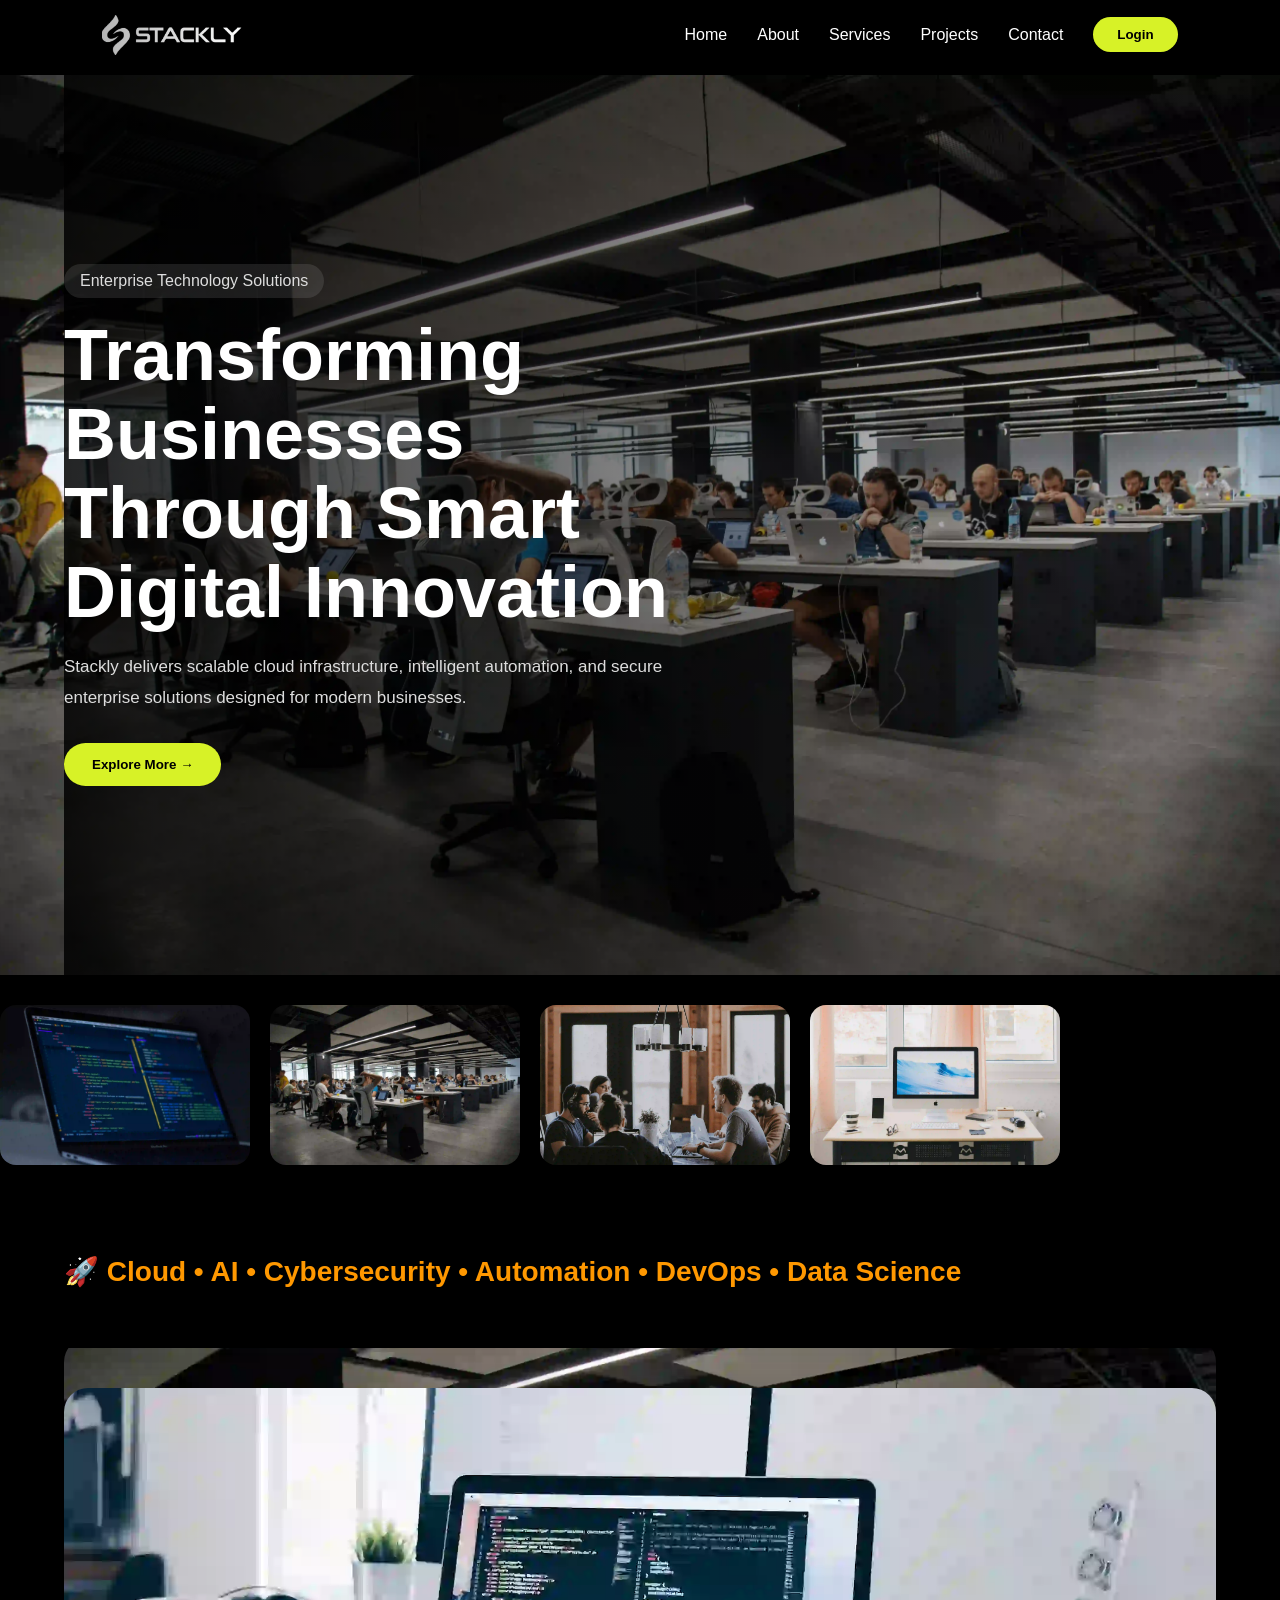
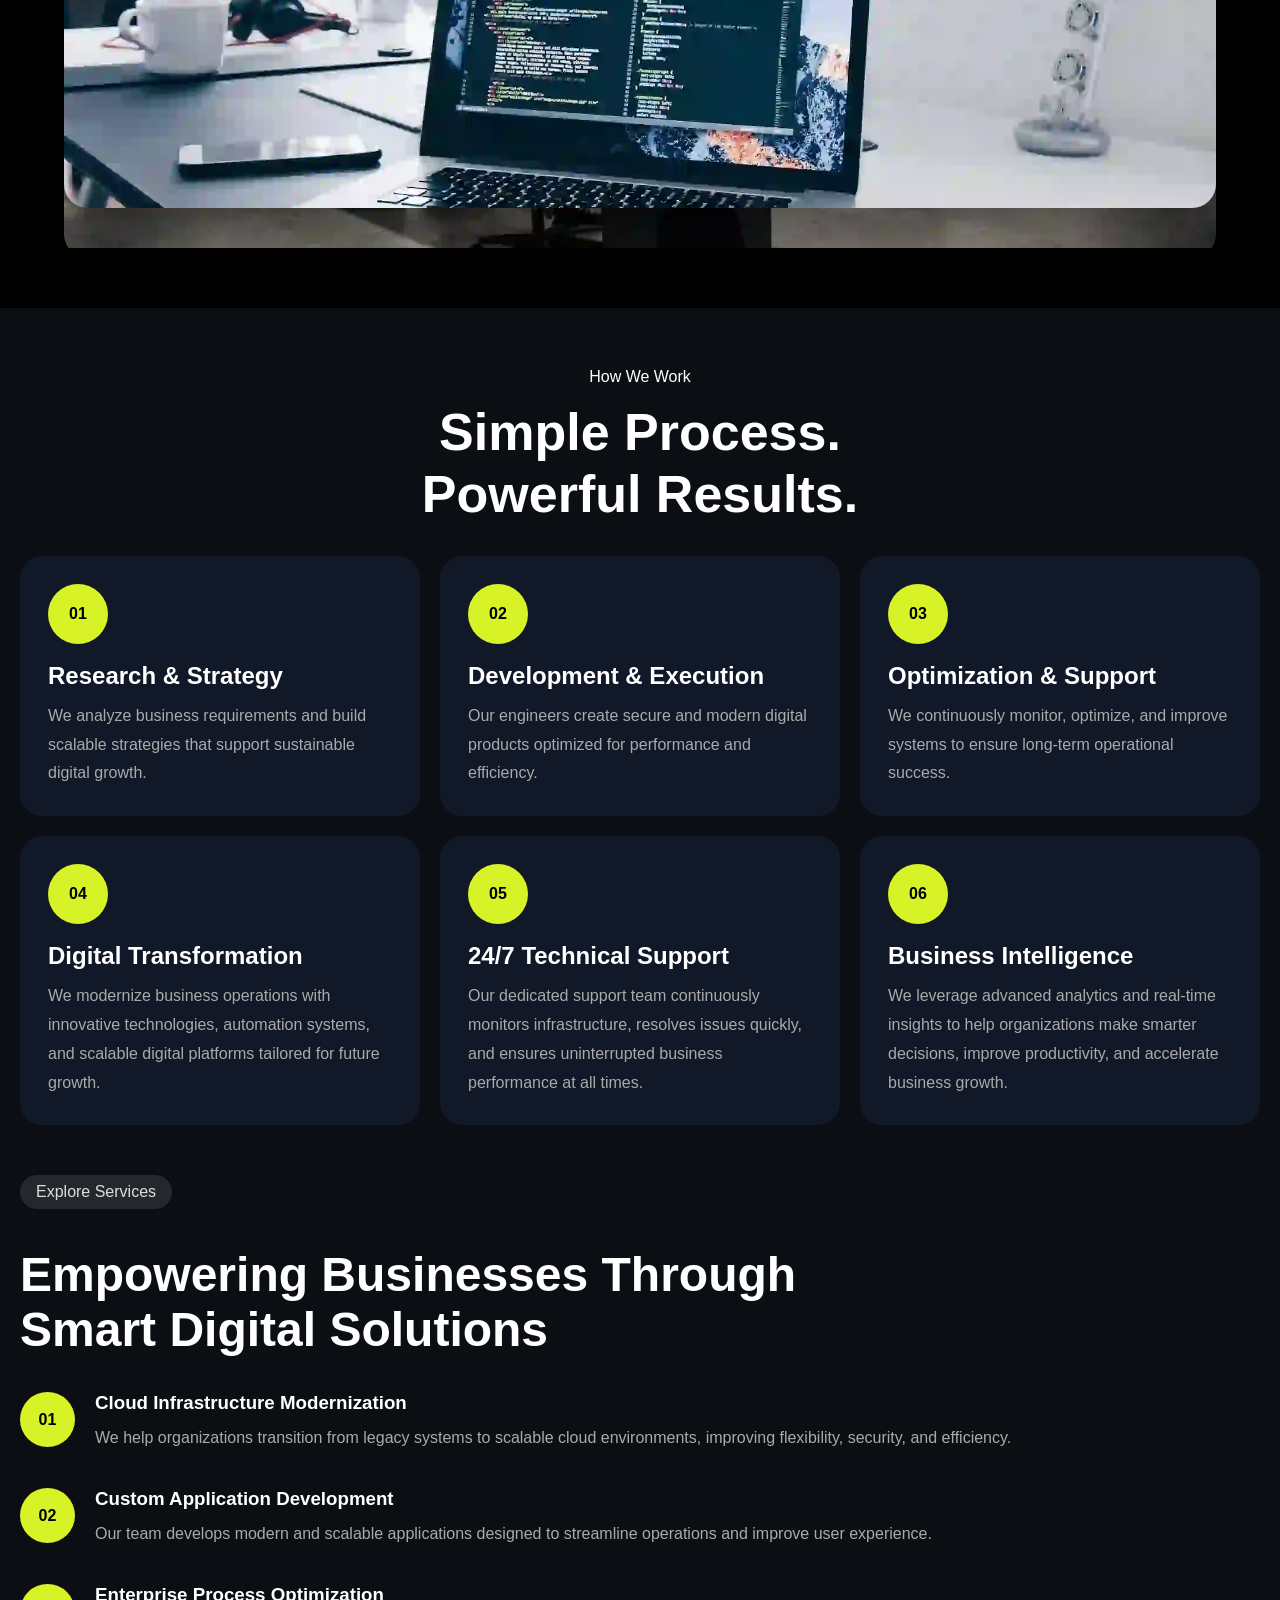
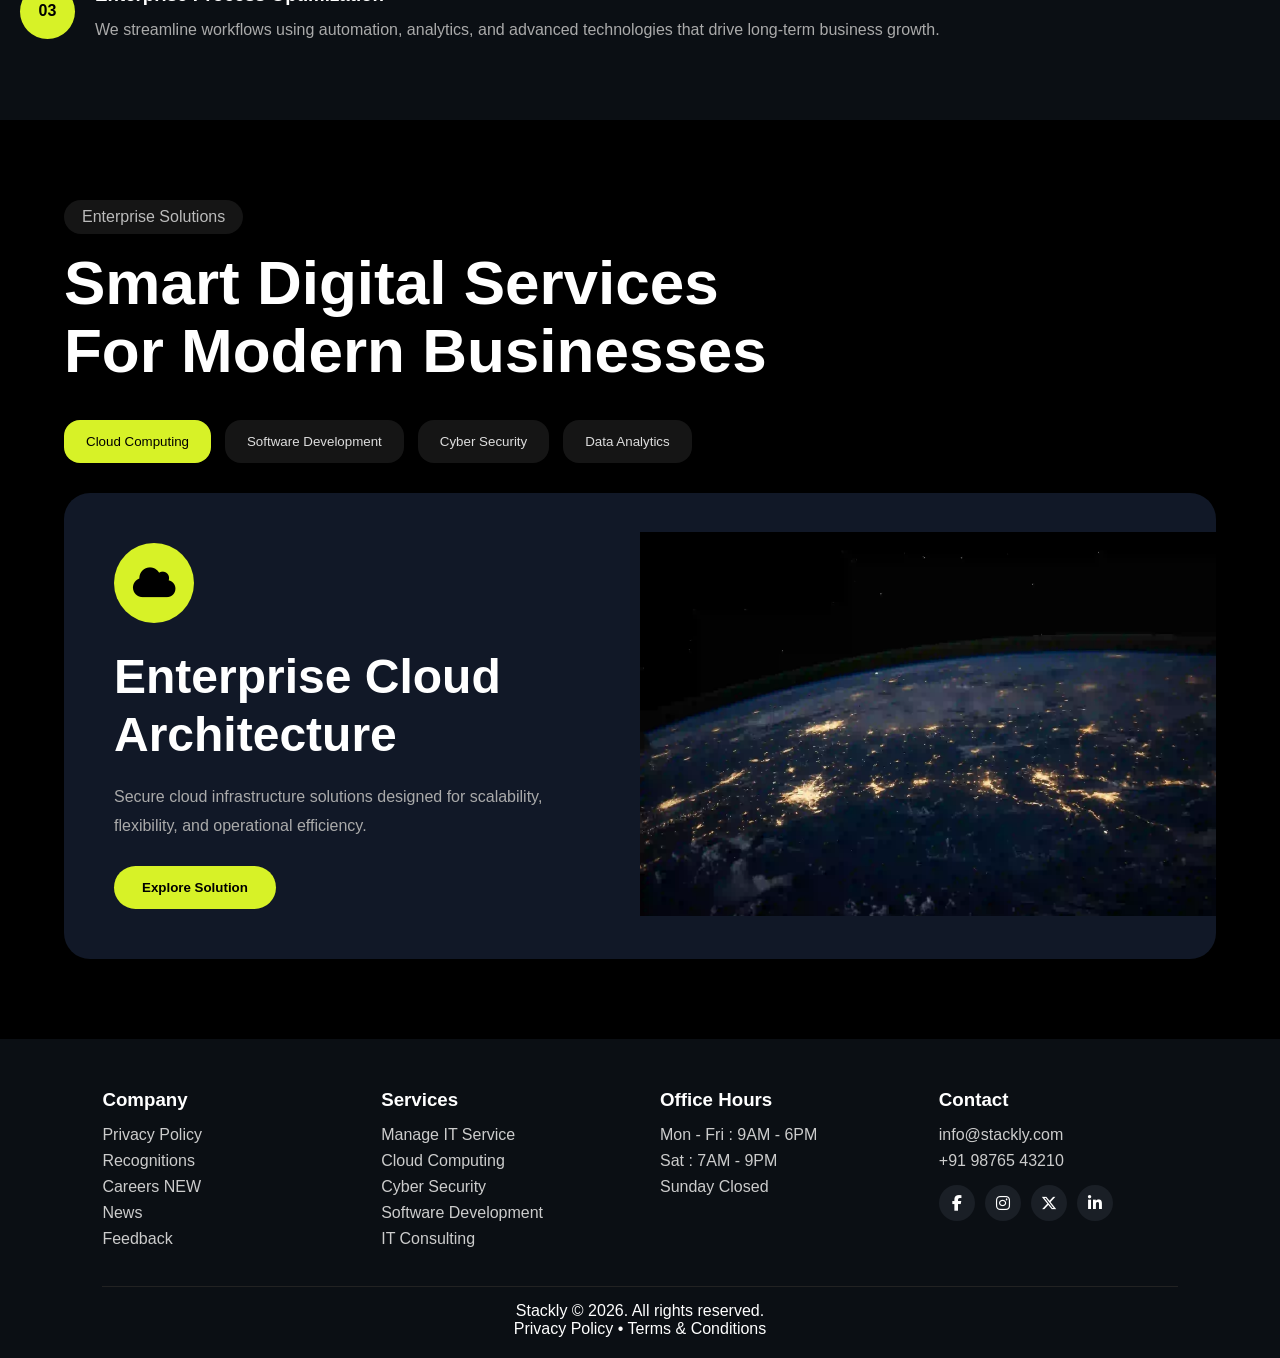
==== commit 99e8b3ac: "first commit" ====
--- a/index.html
+++ b/index.html
@@ -165,13 +165,13 @@
 
     <div class="slide-track">
 
-      <img src="https://images.unsplash.com/photo-1555066931-4365d14bab8c" />
-
-      <img src="https://images.unsplash.com/photo-1504384308090-c894fdcc538d" />
-
-      <img src="https://images.unsplash.com/photo-1521737604893-d14cc237f11d" />
-
-      <img src="https://images.unsplash.com/photo-1492724441997-5dc865305da7" />
+      <img src="images/side img1.webp" />
+
+      <img src="images/side img2.webp" />
+
+      <img src="images/side img3.webp" />
+
+      <img src="images/side img4.webp" />
 
     </div>
 
@@ -190,24 +190,33 @@
     </div>
 
     <!-- MOVING IMAGES -->
-    <div class="moving-image">
-
-      <img
-        src="https://images.unsplash.com/photo-1551434678-e076c223a692"
-        class="img1"
-      />
-
-      <img
-        src="https://images.unsplash.com/photo-1504384308090-c894fdcc538d"
-        class="img2"
-      />
-
-      <img
-        src="https://images.unsplash.com/photo-1498050108023-c5249f4df085"
-        class="side-img"
-      />
-
-    </div>
+   
+<!-- MOVING IMAGES -->
+<div class="moving-image">
+
+  <!-- LEFT IMAGE -->
+  <img
+    src="images/moving img1.jpg"
+    class="img-left"
+    alt="Technology"
+  >
+
+  <!-- CENTER IMAGE -->
+  <img
+    src="images/moving img2.webp"
+    class="img-center"
+    alt="Developers"
+  >
+
+  <!-- RIGHT IMAGE -->
+  <img
+    src="images/moving img3.webp"
+    class="img-right"
+    alt="Business Team"
+  >
+
+</div>
+
 
   </section>
 
@@ -431,7 +440,7 @@
           this,
           'Modern Software Development',
           'Custom enterprise applications built with modern technologies for performance and user experience.',
-          'https://images.unsplash.com/photo-1516321318423-f06f85e504b3',
+          'images/service img1.webp',
           'fa-code'
         )"
       >
@@ -445,7 +454,7 @@
           this,
           'Advanced Cyber Security',
           'Protect digital infrastructure with enterprise-grade cybersecurity systems and monitoring.',
-          'https://images.unsplash.com/photo-1550751827-4bd374c3f58b',
+          'images/service img2 (1).webp',
           'fa-shield-halved'
         )"
       >
@@ -459,7 +468,7 @@
           this,
           'Business Data Analytics',
           'Transform enterprise data into valuable business insights using intelligent analytics systems.',
-          'https://images.unsplash.com/photo-1518186285589-2f7649de83e0',
+          'images/service img3.webp',
           'fa-chart-line'
         )"
       >
@@ -498,7 +507,7 @@
 
         <img
           id="serviceImage"
-          src="https://images.unsplash.com/photo-1451187580459-43490279c0fa"
+          src="images/service img4.webp"
         />
 
       </div>
--- a/style.css
+++ b/style.css
@@ -1,4 +1,7 @@
-/* ===== RESET ===== */
+/* ====================================
+   RESET
+==================================== */
+
 *{
   margin:0;
   padding:0;
@@ -13,15 +16,19 @@
 body{
   background:#000;
   color:#fff;
-  padding-top:80px;
   overflow-x:hidden;
-}
-
-/* ===== LOADER ===== */
+  padding-top:75px;
+}
+
+/* ====================================
+   LOADER
+==================================== */
+
 #loader{
   position:fixed;
   top:0;
   left:0;
+
   width:100%;
   height:100vh;
 
@@ -32,6 +39,8 @@
   background:#000;
 
   z-index:9999;
+
+  transition:0.4s ease;
 }
 
 .loader-center{
@@ -46,11 +55,11 @@
 }
 
 .loader-ring{
-  width:80px;
-  height:80px;
+  width:70px;
+  height:70px;
 
   border:3px solid rgba(255,255,255,0.2);
-  border-top:3px solid orange;
+  border-top:3px solid #d7f227;
 
   border-radius:50%;
 
@@ -63,11 +72,15 @@
   }
 }
 
-/* ===== HEADER ===== */
+/* ====================================
+   HEADER
+==================================== */
+
 header{
   position:fixed;
   top:0;
   left:0;
+
   width:100%;
 
   padding:15px 8%;
@@ -77,12 +90,12 @@
   align-items:center;
 
   background:rgba(0,0,0,0.5);
+
   backdrop-filter:blur(10px);
 
   z-index:1000;
 }
 
-/* ===== LOGO ===== */
 .logo{
   display:flex;
   align-items:center;
@@ -91,10 +104,12 @@
 
 .logo img{
   width:140px;
-  height:auto;
-}
-
-/* ===== DESKTOP MENU ===== */
+}
+
+/* ====================================
+   DESKTOP MENU
+==================================== */
+
 .desktop-menu{
   display:flex;
   align-items:center;
@@ -105,63 +120,54 @@
   color:#fff;
   text-decoration:none;
   font-size:16px;
+
   transition:0.3s;
 }
 
 .desktop-menu a:hover{
-  color:#c6e62e;
-}
-
-/* ===== LOGIN BUTTON ===== */
+  color:#d7f227;
+}
+
+/* ====================================
+   LOGIN BUTTON
+==================================== */
+
 .login-btn{
-  padding:10px 22px;
+  padding:10px 24px;
 
   border:none;
   border-radius:30px;
 
-  background:linear-gradient(45deg,#c6e62e,#9acd32);
-
+  background:#d7f227;
   color:#000;
-  font-size:15px;
+
   font-weight:600;
 
   cursor:pointer;
 
-  transition:0.3s ease;
-
-  box-shadow:0 5px 15px rgba(198,230,46,0.3);
+  transition:0.3s;
 }
 
 .login-btn:hover{
-  transform:translateY(-3px) scale(1.05);
-
-  box-shadow:0 8px 25px rgba(198,230,46,0.5);
-}
-
-/* ===== MOBILE TOGGLE ===== */
+  transform:translateY(-3px);
+}
+
+/* ====================================
+   MOBILE MENU BUTTON
+==================================== */
+
 .menu-btn{
   display:none;
 
-  font-size:24px;
-  color:#fff;
+  font-size:30px;
 
   cursor:pointer;
 }
 
-/* ===== MOBILE ===== */
-@media(max-width:768px){
-
-  .desktop-menu{
-    display:none;
-  }
-
-  .menu-btn{
-    display:block;
-  }
-
-}
-
-/* ===== OVERLAY ===== */
+/* ====================================
+   OVERLAY
+==================================== */
+
 #overlay{
   position:fixed;
   top:0;
@@ -172,8 +178,6 @@
 
   background:rgba(0,0,0,0.5);
 
-  backdrop-filter:blur(4px);
-
   opacity:0;
   visibility:hidden;
 
@@ -187,7 +191,10 @@
   visibility:visible;
 }
 
-/* ===== SIDE MENU ===== */
+/* ====================================
+   SIDE MENU
+==================================== */
+
 #sideMenu{
   position:fixed;
   top:0;
@@ -203,15 +210,12 @@
   transition:0.5s cubic-bezier(0.77,0,0.175,1);
 
   z-index:2000;
-
-  box-shadow:5px 0 30px rgba(0,0,0,0.4);
 }
 
 #sideMenu.active{
   left:0;
 }
 
-/* ===== MENU CONTENT ===== */
 .menu-content{
   display:flex;
   flex-direction:column;
@@ -219,54 +223,23 @@
 }
 
 .menu-content a{
-  display:flex;
-  align-items:center;
-  gap:12px;
-
   color:#ddd;
   text-decoration:none;
 
   font-size:18px;
 
-  position:relative;
-
-  transition:0.3s;
-}
-
-.menu-content a i{
-  color:#888;
+  display:flex;
+  align-items:center;
+  gap:12px;
+
   transition:0.3s;
 }
 
 .menu-content a:hover{
   color:#fff;
-  transform:translateX(8px);
-}
-
-.menu-content a:hover i{
-  color:#ff9800;
-  transform:scale(1.2);
-}
-
-.menu-content a::before{
-  content:"";
-
-  position:absolute;
-  left:-10px;
-
-  width:0;
-  height:100%;
-
-  background:linear-gradient(#ff9800,#ff5722);
-
-  transition:0.3s;
-}
-
-.menu-content a:hover::before{
-  width:4px;
-}
-
-/* ===== MENU BUTTON ===== */
+  transform:translateX(6px);
+}
+
 .menu-buttons{
   margin-top:30px;
 }
@@ -279,27 +252,23 @@
   border:none;
   border-radius:30px;
 
-  background:linear-gradient(45deg,#c6e62e,#9acd32);
-
+  background:#d7f227;
   color:#000;
+
   font-weight:bold;
 
   cursor:pointer;
-
-  transition:0.3s;
-}
-
-.menu-buttons button:hover{
-  transform:scale(1.05);
-}
-
-/* ===== HERO ===== */
+}
+
+/* ====================================
+   HERO
+==================================== */
+
 .hero{
   position:relative;
 
   width:100%;
-  height:100vh;
-  min-height:600px;
+  min-height:100vh;
 
   display:flex;
   align-items:center;
@@ -309,7 +278,6 @@
   overflow:hidden;
 }
 
-/* ===== HERO BG ===== */
 .hero-bg{
   position:absolute;
   top:0;
@@ -351,7 +319,6 @@
   }
 }
 
-/* ===== HERO OVERLAY ===== */
 .overlay{
   position:absolute;
   width:100%;
@@ -359,18 +326,16 @@
 
   background:linear-gradient(
     to right,
-    rgba(0,0,0,0.8) 20%,
-    rgba(0,0,0,0.4) 60%,
-    transparent 100%
+    rgba(0,0,0,0.85),
+    rgba(0,0,0,0.45),
+    transparent
   );
 
   z-index:-1;
 }
 
-/* ===== HERO CONTENT ===== */
 .hero-content{
-  max-width:550px;
-  z-index:2;
+  max-width:650px;
 }
 
 .tag{
@@ -378,41 +343,42 @@
 
   background:rgba(255,255,255,0.1);
 
-  padding:6px 14px;
-
-  border-radius:20px;
-
-  font-size:14px;
+  padding:8px 16px;
+
+  border-radius:30px;
+
+  margin-bottom:18px;
 
   color:#ddd;
-
-  margin-bottom:15px;
 }
 
 .hero h1{
-  font-size:52px;
-  line-height:1.2;
+  font-size:72px;
+  line-height:1.1;
 
   margin-bottom:20px;
 }
 
 .desc{
   color:#ddd;
-  line-height:1.7;
-
-  margin-bottom:25px;
+
+  line-height:1.8;
+
+  margin-bottom:30px;
+
+  font-size:17px;
 }
 
 .btn{
-  padding:12px 25px;
+  padding:14px 28px;
 
   border:none;
-  border-radius:30px;
-
-  background:#c6e62e;
-
+  border-radius:40px;
+
+  background:#d7f227;
   color:#000;
-  font-weight:bold;
+
+  font-weight:700;
 
   cursor:pointer;
 
@@ -420,23 +386,13 @@
 }
 
 .btn:hover{
-  transform:translateY(-3px);
-}
-
-/* ===== MOBILE HERO ===== */
-@media(max-width:768px){
-
-  .hero{
-    padding:0 20px;
-  }
-
-  .hero h1{
-    font-size:34px;
-  }
-
-}
-
-/* ===== SLIDER ===== */
+  transform:translateY(-4px);
+}
+
+/* ====================================
+   SLIDER
+==================================== */
+
 .slider{
   overflow:hidden;
   padding:30px 0;
@@ -451,8 +407,11 @@
 
 .slide-track img{
   width:250px;
-
-  border-radius:15px;
+  height:160px;
+
+  object-fit:cover;
+
+  border-radius:16px;
 }
 
 @keyframes scroll{
@@ -461,12 +420,14 @@
   }
 }
 
-/* ===== HERO EXTRA ===== */
+/* ====================================
+   HERO EXTRA
+==================================== */
+
 .hero-extra{
-  padding:20px;
-}
-
-/* ===== MOVING TEXT ===== */
+  padding:25px;
+}
+
 .moving-content{
   overflow:hidden;
   white-space:nowrap;
@@ -492,7 +453,6 @@
   }
 }
 
-/* ===== MOVING IMAGES ===== */
 .moving-image{
   position:relative;
 
@@ -501,6 +461,8 @@
   height:240px;
 
   margin:auto;
+
+  overflow:hidden;
 }
 
 .moving-image img{
@@ -511,15 +473,11 @@
 
   object-fit:cover;
 
-  border-radius:15px;
-
-  transition:0.4s ease;
+  border-radius:18px;
 }
 
 .img1{
   z-index:2;
-
-  animation:moveLeft 6s ease-in-out infinite alternate;
 }
 
 .img2{
@@ -528,70 +486,30 @@
   opacity:0.7;
 
   transform:scale(0.95);
-
-  animation:moveRight 6s ease-in-out infinite alternate;
 }
 
 .side-img{
-  width:45% !important;
-  right:-40px;
-  top:20px;
-
-  z-index:3;
-
-  border:4px solid #0b0f14;
-}
-
-@keyframes moveLeft{
-  from{
-    transform:translateX(0);
-  }
-
-  to{
-    transform:translateX(-25px);
-  }
-}
-
-@keyframes moveRight{
-  from{
-    transform:translateX(0);
-  }
-
-  to{
-    transform:translateX(25px);
-  }
-}
-
-@media(max-width:768px){
-
-  .moving-image{
-    height:200px;
-  }
-
-  .side-img{
-    width:40% !important;
-    right:-10px;
-  }
-
-}
-
-/* ===== HOW WE WORK ===== */
+  display:none;
+}
+
+/* ====================================
+   HOW WE WORK
+==================================== */
+
 .work-section{
   background:#0b0f14;
 
-  padding:50px 20px 10px;
-
-  margin:0;
+  padding:60px 20px 20px;
 }
 
 .section-head{
   text-align:center;
 
-  margin-bottom:25px;
+  margin-bottom:30px;
 }
 
 .section-head h2{
-  font-size:32px;
+  font-size:52px;
   line-height:1.2;
 
   margin-top:15px;
@@ -599,20 +517,19 @@
 
 .work-grid{
   display:grid;
-
-  grid-template-columns:1fr;
-
-  gap:18px;
+  grid-template-columns:repeat(3,1fr);
+
+  gap:20px;
 }
 
 .work-item{
   background:#111827;
 
-  border-radius:20px;
-
-  padding:28px 24px;
-
-  transition:0.4s ease;
+  padding:28px;
+
+  border-radius:22px;
+
+  transition:0.3s;
 }
 
 .work-item:hover{
@@ -623,23 +540,22 @@
   width:60px;
   height:60px;
 
-  background:#c6e62e;
+  background:#d7f227;
   color:#000;
 
   border-radius:50%;
 
   display:flex;
-  align-items:center;
   justify-content:center;
-
+  align-items:center;
+
+  font-weight:bold;
+
+  margin-bottom:18px;
+}
+
+.work-item h3{
   font-size:24px;
-  font-weight:bold;
-
-  margin-bottom:18px;
-}
-
-.work-item h3{
-  font-size:22px;
 
   margin-bottom:12px;
 }
@@ -647,87 +563,268 @@
 .work-item p{
   color:#aaa;
 
-  line-height:1.7;
-  font-size:15px;
-}
-
-/* ===== TABLET ===== */
-@media(min-width:768px){
-
-  .work-grid{
-    grid-template-columns:repeat(2,1fr);
-  }
-
-}
-
-/* ===== DESKTOP ===== */
-@media(min-width:1024px){
-
-  .work-grid{
-    grid-template-columns:repeat(3,1fr);
-  }
-
-  .section-head h2{
-    font-size:52px;
-  }
-
-}
-
-/* ===== SERVICES ===== */
+  line-height:1.8;
+}
+
+/* ====================================
+   SERVICES
+==================================== */
+
 .services-info{
-  padding:60px 20px 20px;
-
   background:#0b0f14;
+
+  padding:30px 20px 40px;
 }
 
 .services-info h2{
-  font-size:28px;
-
-  margin:20px 0 40px;
+  font-size:48px;
+
+  margin:20px 0 35px;
 }
 
 .info-box{
   display:flex;
   gap:20px;
 
-  margin-bottom:40px;
+  margin-bottom:35px;
 }
 
 .number{
-  min-width:50px;
-  height:50px;
+  min-width:55px;
+  height:55px;
+
+  background:#d7f227;
+  color:#000;
 
   border-radius:50%;
 
-  background:#c6e62e;
-  color:#000;
-
-  display:flex;
-  align-items:center;
+  display:flex;
   justify-content:center;
+  align-items:center;
 
   font-weight:bold;
 }
 
 .info-content h3{
-  margin-bottom:8px;
+  margin-bottom:10px;
 }
 
 .info-content p{
   color:#aaa;
 
-  line-height:1.6;
-}
-
-@media(max-width:768px){
-
-  .info-box{
-    flex-direction:column;
-  }
-
-}
-
-/* ===== SCROLL ANIMATION ===== */
+  line-height:1.8;
+}
+
+/* ====================================
+   PREMIUM SERVICES
+==================================== */
+
+.premium-services{
+  background:#000;
+
+  padding:80px 5%;
+}
+
+.premium-header{
+  margin-bottom:35px;
+}
+
+.premium-tag{
+  display:inline-block;
+
+  background:#151515;
+
+  padding:8px 18px;
+
+  border-radius:30px;
+
+  color:#bbb;
+
+  margin-bottom:15px;
+}
+
+.premium-header h2{
+  font-size:62px;
+  line-height:1.1;
+}
+
+.services-tabs{
+  display:flex;
+  gap:14px;
+
+  overflow-x:auto;
+
+  margin-bottom:30px;
+}
+
+.services-tabs::-webkit-scrollbar{
+  display:none;
+}
+
+.service-tab{
+  border:none;
+
+  padding:14px 22px;
+
+  border-radius:16px;
+
+  background:#151515;
+  color:#ddd;
+
+  white-space:nowrap;
+
+  cursor:pointer;
+
+  transition:0.3s;
+}
+
+.service-tab.active{
+  background:#d7f227;
+  color:#000;
+}
+
+.service-display{
+  background:#111827;
+
+  border-radius:26px;
+
+  overflow:hidden;
+
+  display:grid;
+  grid-template-columns:1fr 1fr;
+
+  align-items:center;
+}
+
+.service-content{
+  padding:50px;
+}
+
+.service-icon{
+  width:80px;
+  height:80px;
+
+  background:#d7f227;
+  color:#000;
+
+  border-radius:50%;
+
+  display:flex;
+  justify-content:center;
+  align-items:center;
+
+  font-size:34px;
+
+  margin-bottom:25px;
+}
+
+.service-content h3{
+  font-size:48px;
+  line-height:1.2;
+
+  margin-bottom:20px;
+}
+
+.service-content p{
+  color:#aaa;
+
+  line-height:1.8;
+
+  margin-bottom:25px;
+}
+
+.service-btn{
+  padding:14px 28px;
+
+  border:none;
+  border-radius:30px;
+
+  background:#d7f227;
+  color:#000;
+
+  font-weight:bold;
+
+  cursor:pointer;
+}
+
+.service-image img{
+  width:100%;
+  height:100%;
+
+  object-fit:cover;
+}
+
+/* ====================================
+   FOOTER
+==================================== */
+
+.footer{
+  background:#0b0f14;
+
+  padding:50px 8% 20px;
+}
+
+.footer-container{
+  display:grid;
+  grid-template-columns:repeat(4,1fr);
+
+  gap:40px;
+}
+
+.footer-col h3{
+  margin-bottom:15px;
+}
+
+.footer-col p,
+.footer-col a{
+  color:#ccc;
+
+  text-decoration:none;
+
+  display:block;
+
+  margin:8px 0;
+}
+
+.footer-col a:hover{
+  color:#d7f227;
+}
+
+.social{
+  display:flex;
+  gap:10px;
+
+  margin-top:15px;
+}
+
+.social i{
+  width:36px;
+  height:36px;
+
+  border-radius:50%;
+
+  background:#1a1f26;
+
+  display:flex;
+  justify-content:center;
+  align-items:center;
+
+  cursor:pointer;
+}
+
+.footer-bottom{
+  border-top:1px solid #222;
+
+  margin-top:30px;
+  padding-top:15px;
+
+  text-align:center;
+}
+
+/* ====================================
+   ANIMATIONS
+==================================== */
+
 .reveal-up,
 .reveal-left,
 .reveal-right{
@@ -756,355 +853,305 @@
   transform:translate(0);
 }
 
-/* ===== EXPLORE TAG ===== */
+/* ====================================
+   MOBILE RESPONSIVE
+==================================== */
+
+@media(max-width:768px){
+
+  header{
+    padding:14px 20px;
+  }
+
+  .desktop-menu{
+    display:none;
+  }
+
+  .menu-btn{
+    display:block;
+  }
+
+  .logo img{
+    width:130px;
+  }
+
+  .hero{
+    padding:120px 20px 80px;
+
+    align-items:flex-start;
+  }
+
+  .hero h1{
+    font-size:42px;
+  }
+
+  .desc{
+    font-size:16px;
+  }
+
+  .btn{
+    width:100%;
+  }
+
+  .slide-track img{
+    width:200px;
+    height:130px;
+  }
+
+  .moving-image{
+    height:220px;
+  }
+
+  .work-grid{
+    grid-template-columns:1fr;
+  }
+
+  .section-head h2{
+    font-size:34px;
+  }
+
+  .services-info h2{
+    font-size:34px;
+  }
+
+  .info-box{
+    flex-direction:column;
+  }
+
+  .premium-header h2{
+    font-size:36px;
+  }
+
+  .service-display{
+    grid-template-columns:1fr;
+  }
+
+  .service-content{
+    padding:30px 22px;
+  }
+
+  .service-content h3{
+    font-size:32px;
+  }
+
+  .service-image img{
+    height:260px;
+  }
+
+  .footer-container{
+    grid-template-columns:1fr;
+  }
+
+}
+
+@media(max-width:480px){
+
+  .hero h1{
+    font-size:34px;
+  }
+
+  .premium-header h2{
+    font-size:30px;
+  }
+
+  .service-content h3{
+    font-size:28px;
+  }
+
+}
+
+
+/* =========================
+   HERO EXTRA ALIGNMENT FIX
+========================= */
+
+.hero-extra{
+  width:100%;
+
+  padding:60px 5%;
+
+  display:flex;
+  flex-direction:column;
+  align-items:center;
+
+  gap:40px;
+
+  overflow:hidden;
+}
+
+/* MOVING TEXT */
+.moving-content{
+  width:100%;
+  overflow:hidden;
+}
+
+.moving-content p{
+  font-size:28px;
+  font-weight:600;
+
+  color:#ff9800;
+
+  white-space:nowrap;
+
+  animation:moveText 18s linear infinite;
+}
+
+/* IMAGE WRAPPER */
+.moving-image{
+  position:relative;
+
+  width:100%;
+  max-width:1200px;
+
+  height:500px;
+
+  display:flex;
+  justify-content:center;
+  align-items:center;
+}
+
+/* ALL IMAGES */
+.moving-image img{
+  position:absolute;
+
+  object-fit:cover;
+
+  border-radius:24px;
+
+  box-shadow:0 20px 60px rgba(0,0,0,0.4);
+
+  transition:0.5s ease;
+}
+
+/* IMAGE ALIGNMENT */
+
+.moving-image{
+  width:100%;
+  max-width:1300px;
+
+  margin:auto;
+
+  display:grid;
+
+  grid-template-columns:1fr 1.2fr 1fr;
+
+  gap:24px;
+
+  align-items:center;
+
+  padding:30px 5%;
+}
+
+.moving-image img{
+  width:100%;
+  height:420px;
+
+  object-fit:cover;
+
+  border-radius:24px;
+
+  transition:0.5s ease;
+
+  cursor:pointer;
+
+  box-shadow:0 20px 50px rgba(0,0,0,0.35);
+}
+
+/* CENTER IMAGE */
+.img-center{
+  height:520px !important;
+}
+
+/* HOVER */
+.moving-image img:hover{
+  transform:translateY(-10px) scale(1.03);
+
+  box-shadow:0 30px 70px rgba(0,0,0,0.5);
+}
+
+/* TABLET */
+@media(max-width:991px){
+
+  .moving-image{
+    grid-template-columns:1fr 1fr;
+  }
+
+  .img-center{
+    grid-column:span 2;
+
+    height:420px !important;
+  }
+
+}
+
+/* MOBILE */
+@media(max-width:768px){
+
+  .moving-image{
+    grid-template-columns:1fr;
+
+    gap:18px;
+
+    padding:20px;
+  }
+
+  .moving-image img,
+  .img-center{
+    height:240px !important;
+  }
+
+}
+
+
+
+
+/* SMOOTH ANIMATION FIX */
+
+.reveal-up,
+.reveal-left,
+.reveal-right,
 .explore-animate{
   opacity:0;
 
-  transform:translateY(30px);
-
-  transition:0.6s ease;
-}
-
+  transition:0.8s ease;
+}
+
+/* ACTIVE */
+.reveal-up.active,
+.reveal-left.active,
+.reveal-right.active,
 .explore-animate.active{
   opacity:1;
-
-  transform:translateY(0);
-}
-
-/* ===== FOOTER ===== */
-.footer{
-  background:#0b0f14;
-
-  padding:40px 8% 20px;
-
-  margin-top:0;
-
-  color:#ccc;
-}
-
-.footer-container{
-  display:grid;
-
-  grid-template-columns:repeat(4,1fr);
-
-  gap:40px;
-}
-
-.footer-col h3{
-  color:#fff;
-
-  margin-bottom:15px;
-}
-
-.footer-col p,
-.footer-col a{
-  color:#ccc;
-
-  text-decoration:none;
-
-  display:block;
-
-  margin:8px 0;
-
-  transition:0.3s;
-}
-
-.footer-col a:hover{
-  color:#c6e62e;
-
-  transform:translateX(5px);
-}
-
-.new{
-  background:#c6e62e;
-  color:#000;
-
-  padding:3px 6px;
-
-  border-radius:10px;
-
-  font-size:10px;
-}
-
-.close{
-  color:#c6e62e;
-}
-
-/* ===== SOCIAL ===== */
-.social{
-  display:flex;
-  gap:10px;
-
-  margin-top:15px;
-}
-
-.social i{
-  width:35px;
-  height:35px;
-
-  background:#1a1f26;
-
-  border-radius:50%;
-
-  display:flex;
-  align-items:center;
-  justify-content:center;
-
-  cursor:pointer;
-
-  transition:0.3s;
-}
-
-.social i:hover{
-  background:#c6e62e;
-  color:#000;
-}
-
-/* ===== FOOTER BOTTOM ===== */
-.footer-bottom{
-  text-align:center;
-
-  border-top:1px solid #222;
-
-  margin-top:30px;
-  padding-top:15px;
-
-  font-size:14px;
-}
-
-/* ===== MOBILE FOOTER ===== */
-@media(max-width:768px){
-
-  .footer-container{
-    grid-template-columns:1fr 1fr;
-  }
-
-}
-
-@media(max-width:500px){
-
-  .footer-container{
-    grid-template-columns:1fr;
-  }
-
-}
-
-
-
-/* ===== PREMIUM SERVICES ===== */
-/* ===== PREMIUM SERVICES ===== */
-
-.premium-services{
-  background:#000;
-  padding:70px 20px;
-}
-
-/* HEADER */
-.premium-header{
-  margin-bottom:35px;
-}
-
-.premium-tag{
-  display:inline-block;
-
-  background:#161616;
-  color:#bbb;
-
-  padding:8px 18px;
-
-  border-radius:30px;
-
-  margin-bottom:15px;
-}
-
-.premium-header h2{
-  font-size:34px;
-  line-height:1.2;
-}
-
-/* TABS */
-.services-tabs{
-  display:flex;
-  gap:12px;
-
-  overflow-x:auto;
-
-  margin-bottom:30px;
-
-  padding-bottom:10px;
-}
-
-.services-tabs::-webkit-scrollbar{
-  display:none;
-}
-
-.service-tab{
-  background:#151515;
-  color:#ccc;
-
-  border:none;
-  border-radius:14px;
-
-  padding:14px 22px;
-
-  white-space:nowrap;
-
-  font-weight:600;
-
-  cursor:pointer;
-
-  transition:0.3s;
-}
-
-.service-tab.active{
-  background:#d7f227;
-  color:#000;
-}
-
-/* CARD */
-.service-display{
-  background:#111827;
-
-  border-radius:24px;
-
-  overflow:hidden;
-
-  display:grid;
-  grid-template-columns:1fr;
-
-  transition:0.5s ease;
-}
-
-/* CONTENT */
-.service-content{
-  padding:35px 25px;
-}
-
-.service-icon{
-  width:75px;
-  height:75px;
-
-  background:#d7f227;
-  color:#000;
-
-  border-radius:50%;
-
-  display:flex;
-  align-items:center;
-  justify-content:center;
-
-  font-size:32px;
-
-  margin-bottom:25px;
-}
-
-.service-content h3{
-  font-size:30px;
-  line-height:1.2;
-
-  margin-bottom:18px;
-}
-
-.service-content p{
-  color:#aaa;
-
-  line-height:1.8;
-
-  margin-bottom:25px;
-}
-
-/* BUTTON */
-.service-btn{
-  padding:14px 28px;
-
-  border:none;
-  border-radius:30px;
-
-  background:#d7f227;
-  color:#000;
-
-  font-weight:700;
-
-  cursor:pointer;
-
-  transition:0.3s;
-}
-
-.service-btn:hover{
-  transform:translateY(-4px);
-}
-
-/* IMAGE */
-.service-image img{
-  width:100%;
-  height:100%;
-
-  object-fit:cover;
-
-  display:block;
-}
-
-/* TABLET */
-@media(min-width:768px){
-
-  .premium-services{
-    padding:90px 5%;
-  }
-
-  .premium-header h2{
-    font-size:52px;
-  }
-
-  .service-display{
-    grid-template-columns:1fr 1fr;
-    align-items:center;
-  }
-
-  .service-content{
-    padding:50px;
-  }
-
-}
-
-/* DESKTOP */
-@media(min-width:1024px){
-
-  .premium-header h2{
-    font-size:62px;
-  }
-
-  .service-content h3{
-    font-size:48px;
-  }
-
-}
-
-
-/* REMOVE HUGE EMPTY SPACE */
-
-.work-section{
-  padding-bottom:0 !important;
-  margin-bottom:0 !important;
-  min-height:auto !important;
-  height:auto !important;
-}
-
-.work-grid{
-  margin-bottom:0 !important;
-}
-
-.smooth-content{
-  margin-top:10px !important;
-  margin-bottom:0 !important;
-  padding-bottom:10px !important;
-}
-
-.services-info{
-  margin-top:0 !important;
-  padding-top:20px !important;
-}
-
-/* REMOVE EXTRA SPACE FROM BODY */
-body{
-  overflow-x:hidden;
+  transform:translate(0);
+}
+
+/* DIRECTIONS */
+.reveal-up{
+  transform:translateY(40px);
+}
+
+.reveal-left{
+  transform:translateX(-40px);
+}
+
+.reveal-right{
+  transform:translateX(40px);
+}
+
+
+/* FORCE CONTENT VISIBLE */
+
+.services-info,
+.info-box,
+.info-content,
+.info-content h3,
+.info-content p,
+.reveal-up,
+.reveal-left,
+.reveal-right,
+.explore-animate{
+  opacity:1 !important;
+  visibility:visible !important;
+
+  transform:none !important;
 }
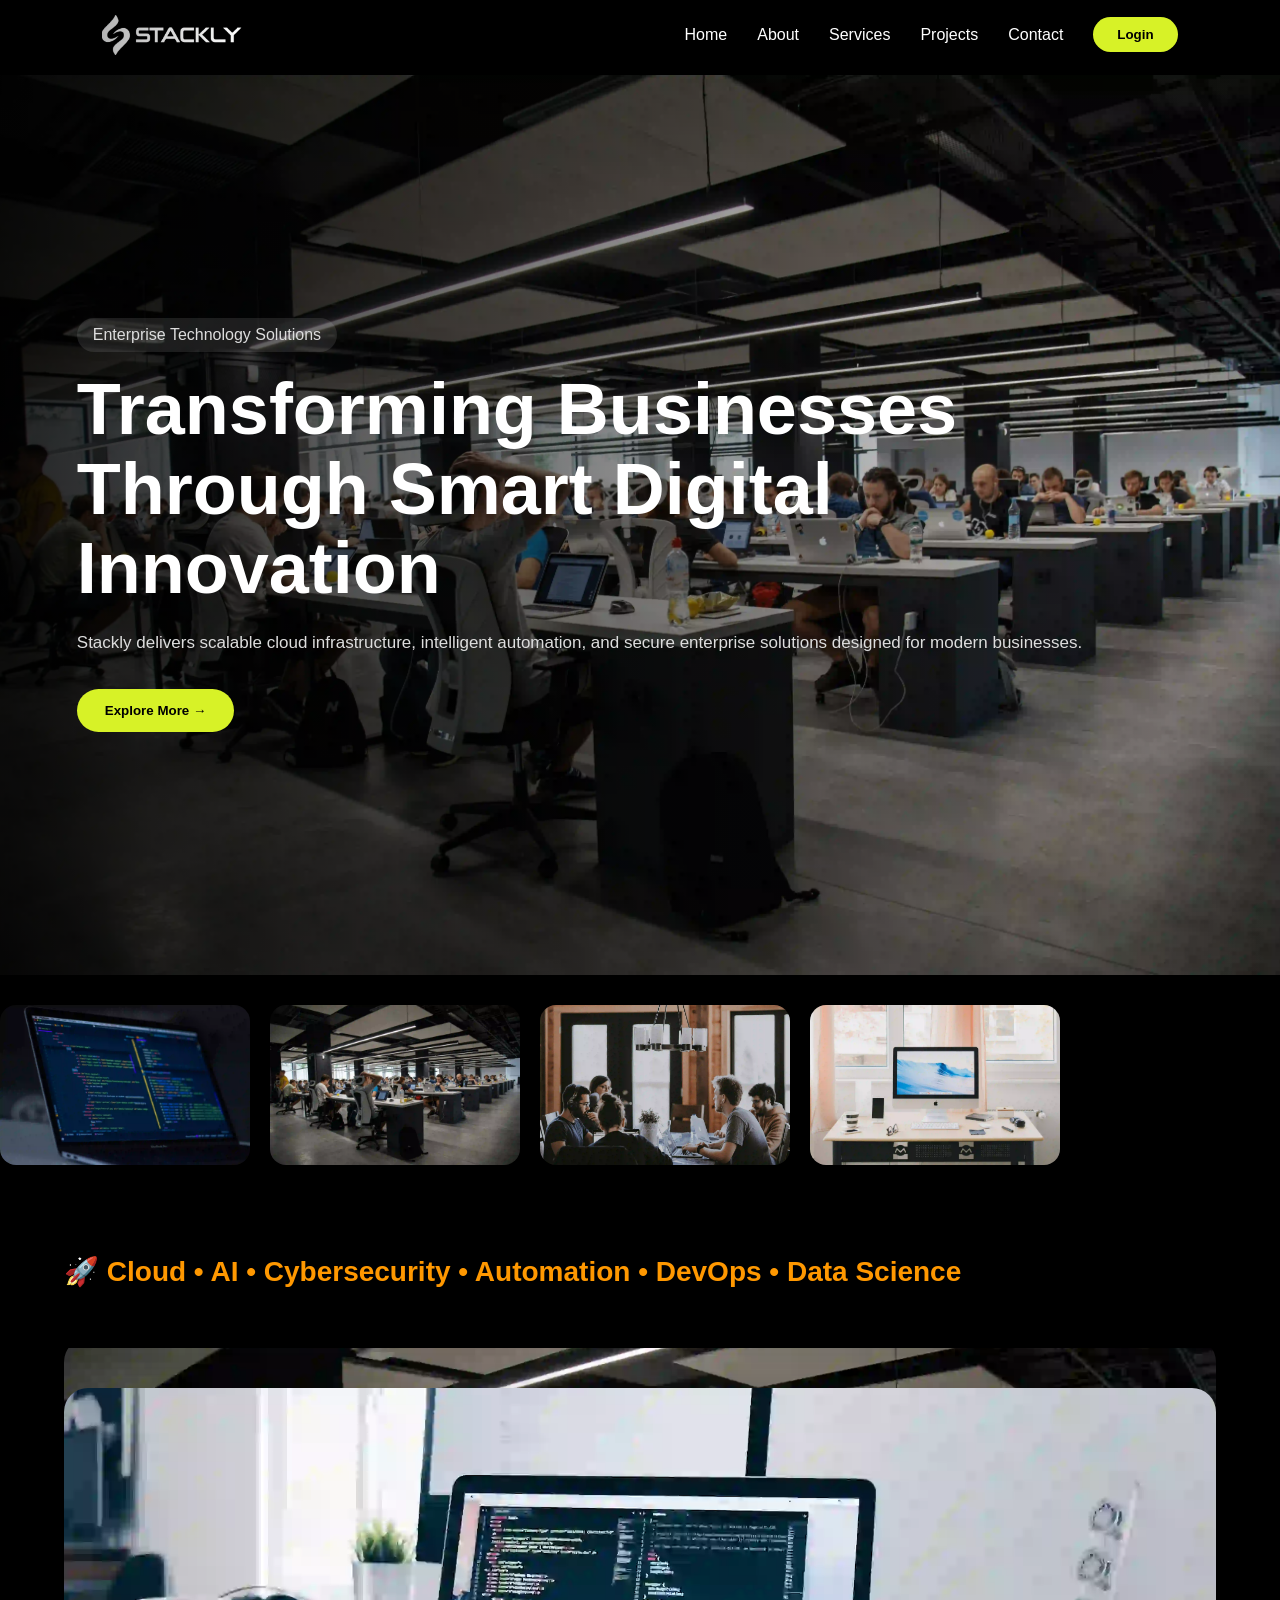
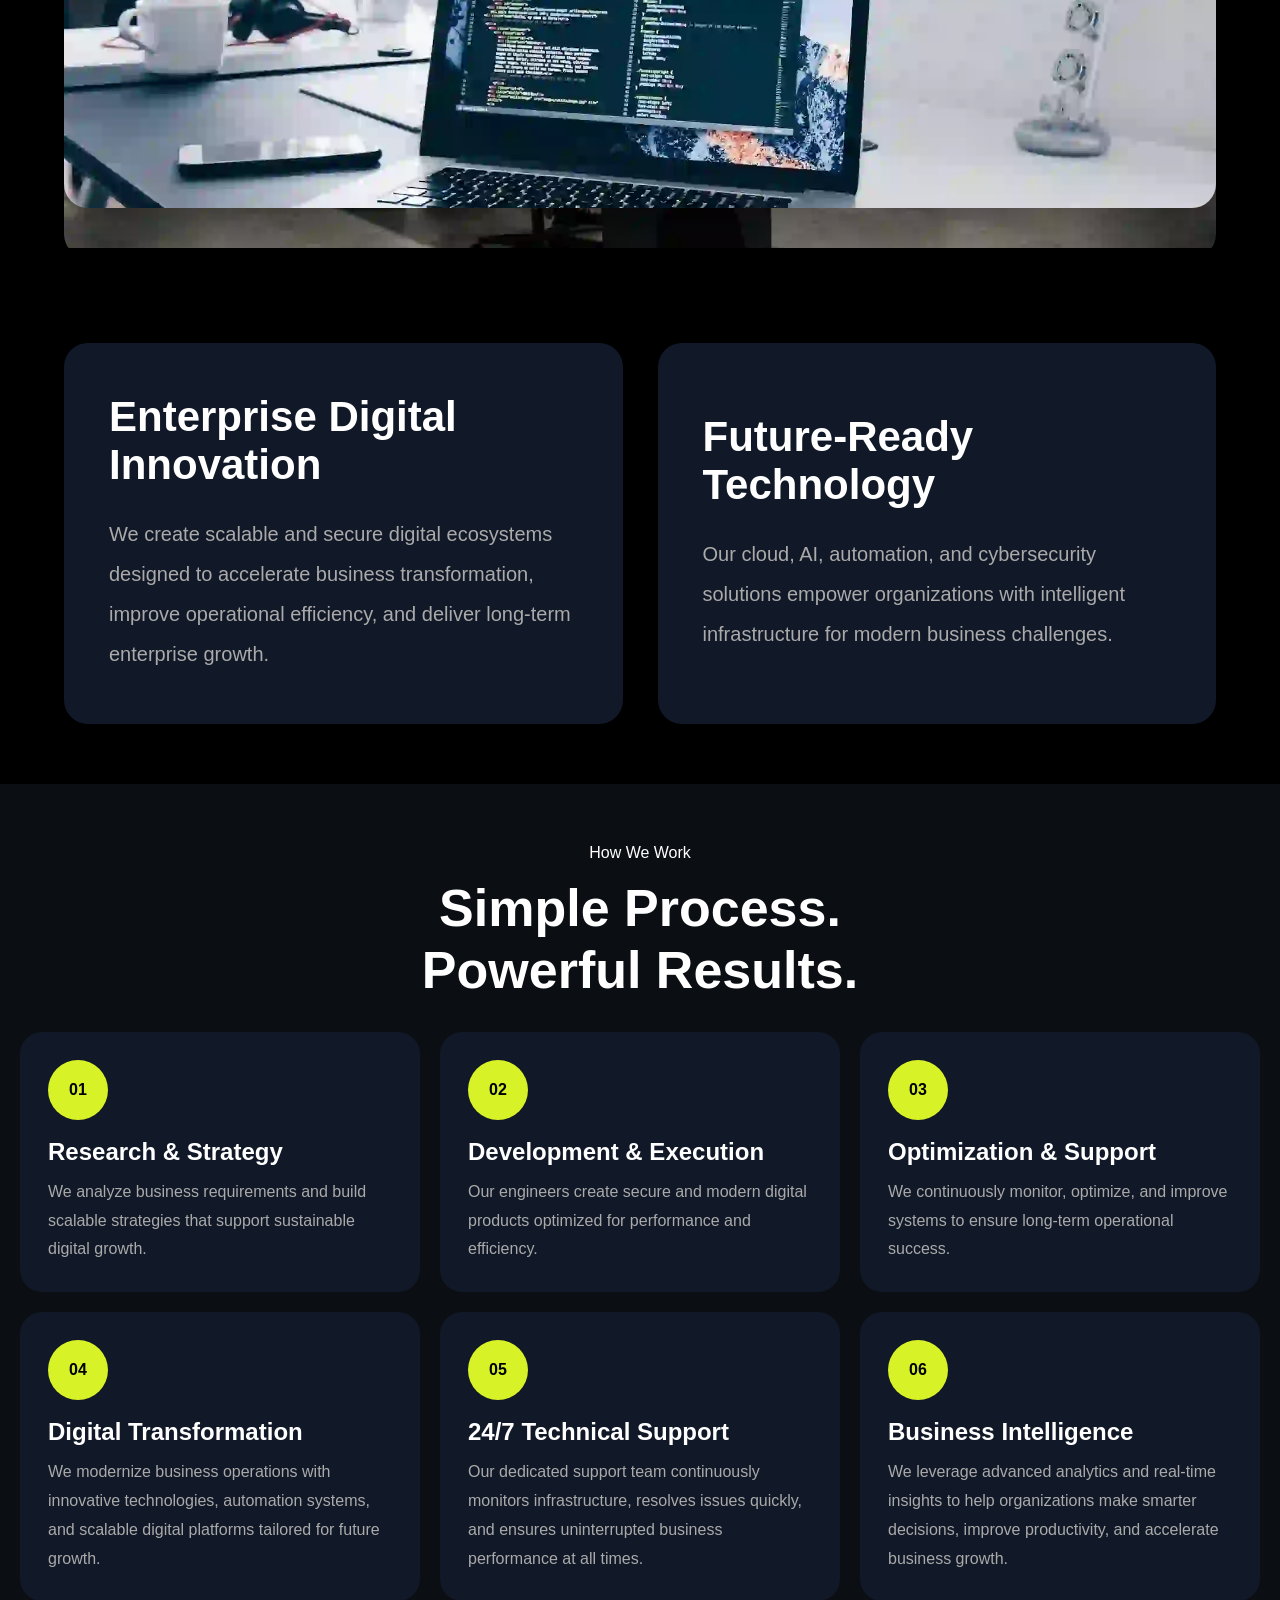
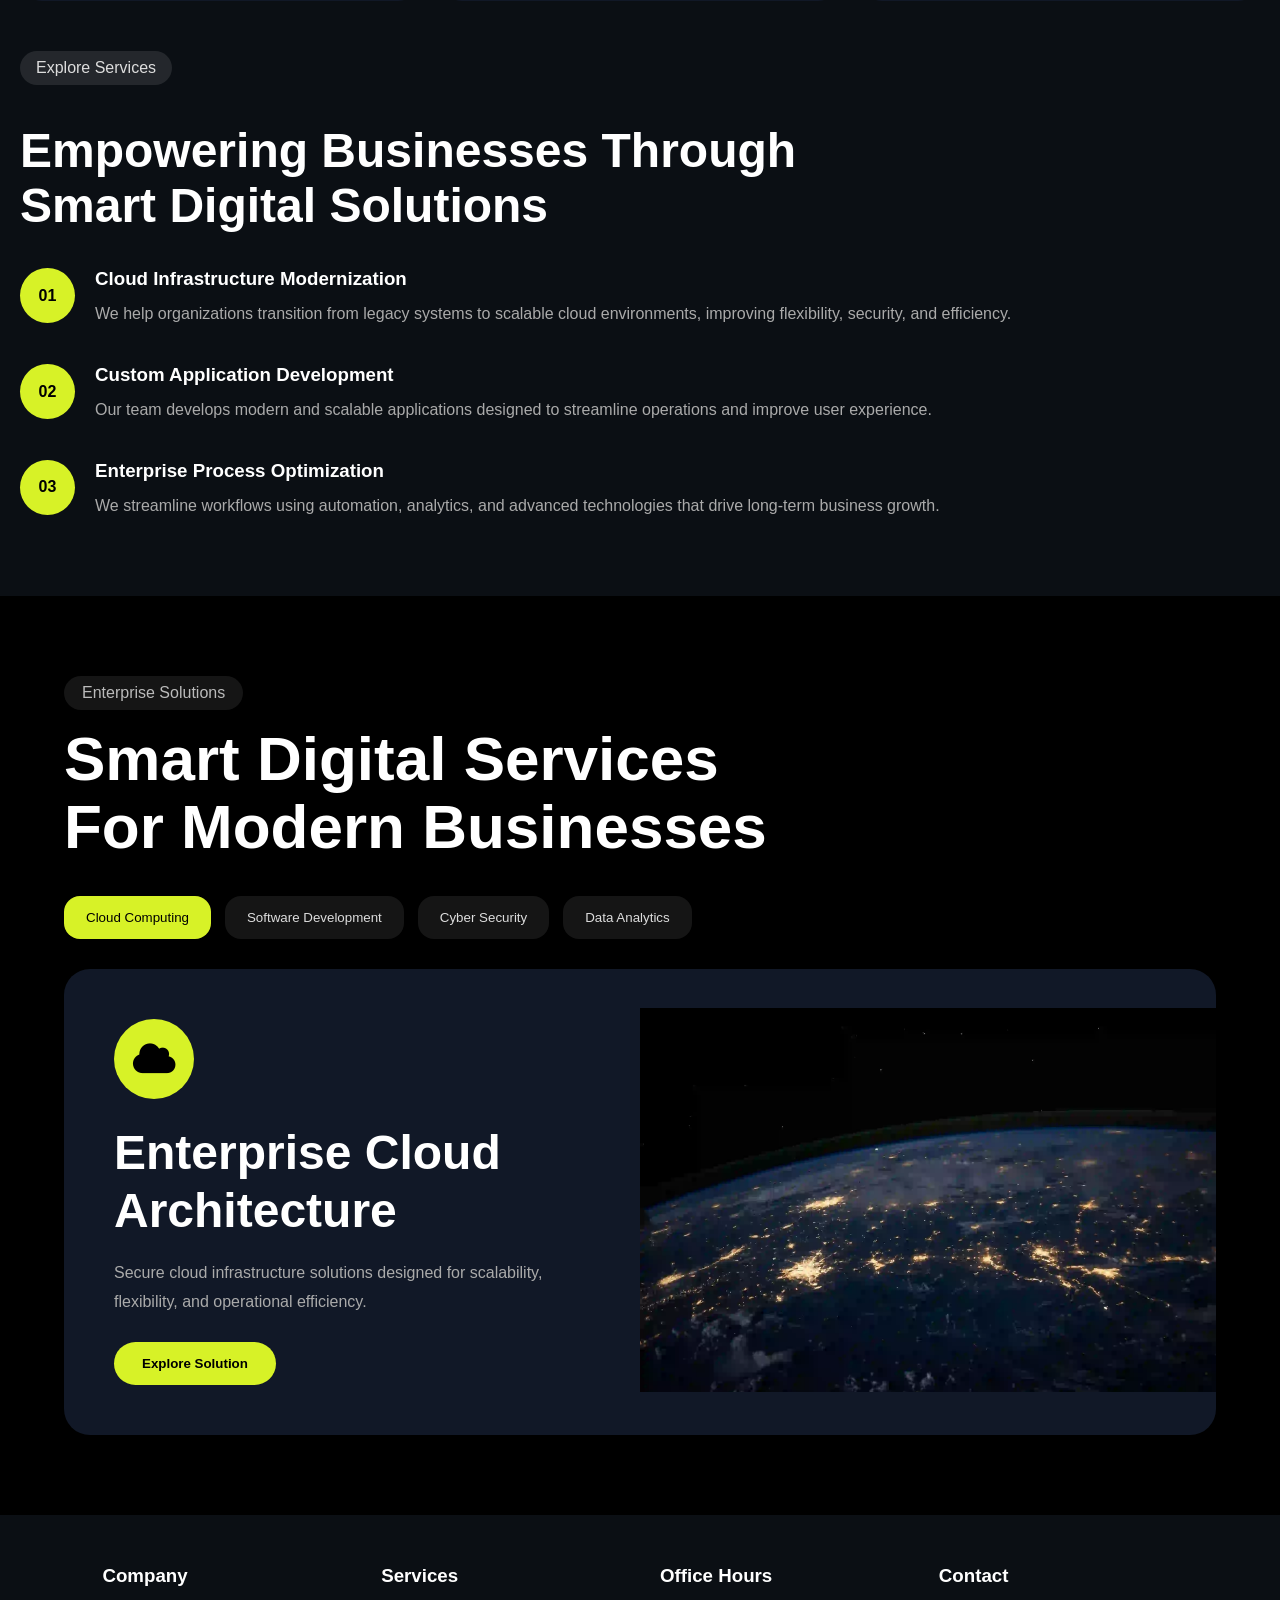
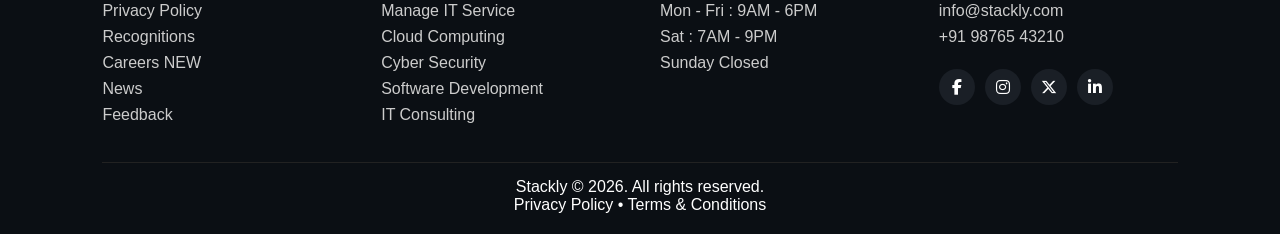
==== commit 77c8e18f: "first commit" ====
--- a/index.html
+++ b/index.html
@@ -214,6 +214,37 @@
     class="img-right"
     alt="Business Team"
   >
+</div>
+
+<!-- BUSINESS CONTENT -->
+<div class="business-content">
+
+  <div class="business-box">
+
+    <h3>Enterprise Digital Innovation</h3>
+
+    <p>
+      We create scalable and secure digital ecosystems
+      designed to accelerate business transformation,
+      improve operational efficiency, and deliver
+      long-term enterprise growth.
+    </p>
+
+  </div>
+
+  <div class="business-box">
+
+    <h3>Future-Ready Technology</h3>
+
+    <p>
+      Our cloud, AI, automation, and cybersecurity
+      solutions empower organizations with intelligent
+      infrastructure for modern business challenges.
+    </p>
+
+  
+
+</div>
 
 </div>
 
@@ -581,18 +612,25 @@
 
         <p>+91 98765 43210</p>
 
-        <div class="social">
-
-          <i class="fab fa-facebook-f"></i>
-
-          <i class="fab fa-instagram"></i>
-
-          <i class="fab fa-x-twitter"></i>
-
-          <i class="fab fa-linkedin-in"></i>
-
-        </div>
-
+       <div class="social">
+
+  <a href="https://facebook.com" target="_blank">
+    <i class="fab fa-facebook-f"></i>
+  </a>
+
+  <a href="https://instagram.com" target="_blank">
+    <i class="fab fa-instagram"></i>
+  </a>
+
+  <a href="https://twitter.com" target="_blank">
+    <i class="fab fa-x-twitter"></i>
+  </a>
+
+  <a href="https://linkedin.com" target="_blank">
+    <i class="fab fa-linkedin-in"></i>
+  </a>
+
+</div>
       </div>
 
     </div>
--- a/style.css
+++ b/style.css
@@ -263,7 +263,7 @@
 /* ====================================
    HERO
 ==================================== */
-
+/* HERO FULL OVERLAY */
 .hero{
   position:relative;
 
@@ -1154,4 +1154,144 @@
   visibility:visible !important;
 
   transform:none !important;
+}
+
+.social a{
+  text-decoration:none;
+  color:#fff;
+}
+
+
+/* BUSINESS CONTENT */
+
+.business-content{
+  width:100%;
+
+  max-width:1200px;
+
+  margin:40px auto 0;
+
+  display:grid;
+
+  grid-template-columns:1fr 1fr;
+
+  gap:25px;
+}
+
+.business-box{
+  background:#111827;
+
+  padding:35px;
+
+  border-radius:24px;
+
+  transition:0.4s ease;
+}
+
+.business-box:hover{
+  transform:translateY(-8px);
+
+  background:#161f2f;
+}
+
+.business-box h3{
+  font-size:28px;
+
+  margin-bottom:15px;
+}
+
+.business-box p{
+  color:#aaa;
+
+  line-height:1.9;
+}
+
+/* MOBILE */
+@media(max-width:768px){
+
+  .business-content{
+    grid-template-columns:1fr;
+  }
+
+}
+
+
+/* REMOVE HERO LEFT GAP */
+
+.hero{
+  padding:0 !important;
+}
+
+.hero-content{
+  max-width:100% !important;
+
+  padding-left:6% !important;
+  padding-right:6% !important;
+
+  margin:0 !important;
+}
+
+/* MOBILE */
+@media(max-width:768px){
+
+  .hero-content{
+    padding-left:20px !important;
+    padding-right:20px !important;
+  }
+
+}
+
+
+
+/* BUSINESS BOX SIZE FIX */
+
+.business-content{
+  max-width:1450px !important;
+
+  gap:35px !important;
+
+  margin-top:55px !important;
+}
+
+.business-box{
+  min-height:280px;
+
+  padding:50px 45px !important;
+
+  display:flex;
+  flex-direction:column;
+  justify-content:center;
+}
+
+/* TITLE */
+.business-box h3{
+  font-size:42px !important;
+
+  margin-bottom:25px !important;
+}
+
+/* PARAGRAPH */
+.business-box p{
+  font-size:20px !important;
+
+  line-height:2 !important;
+}
+
+/* MOBILE */
+@media(max-width:768px){
+
+  .business-box{
+    min-height:auto;
+
+    padding:35px 25px !important;
+  }
+
+  .business-box h3{
+    font-size:28px !important;
+  }
+
+  .business-box p{
+    font-size:16px !important;
+  }
+
 }
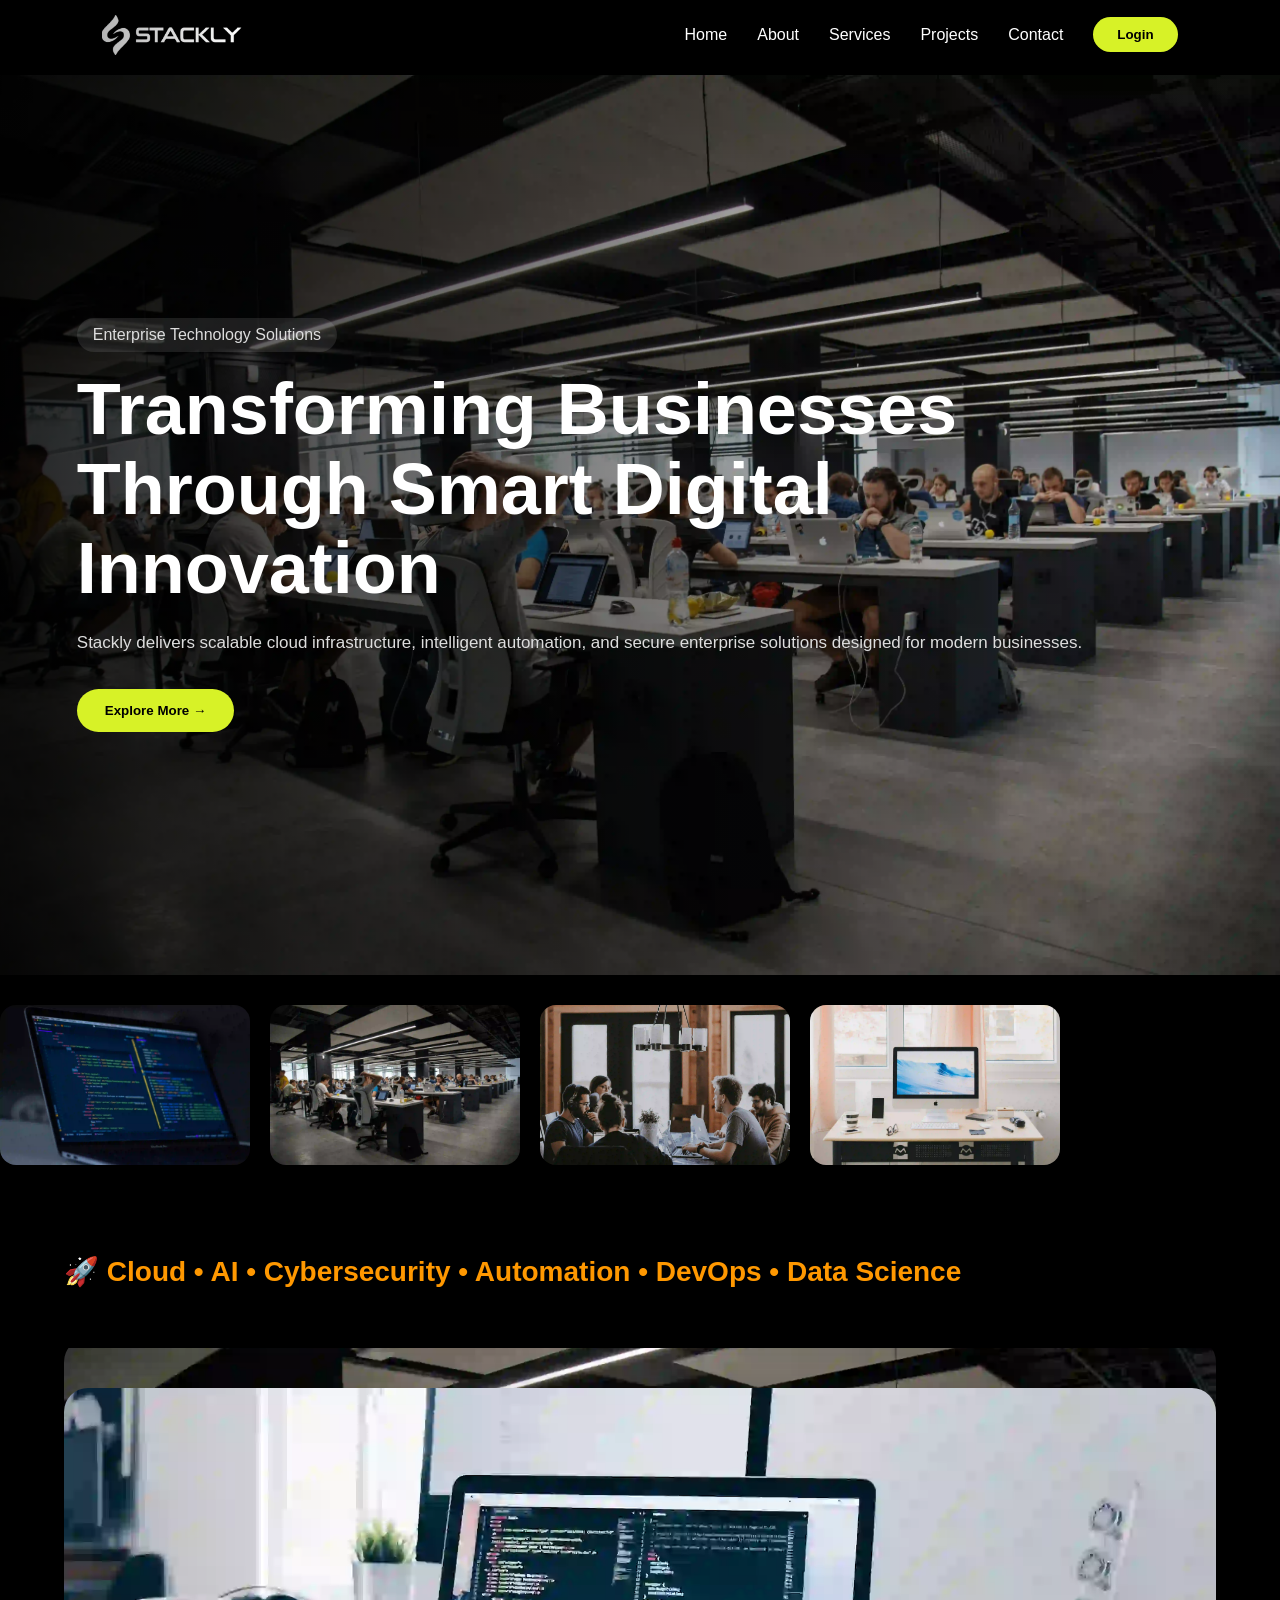
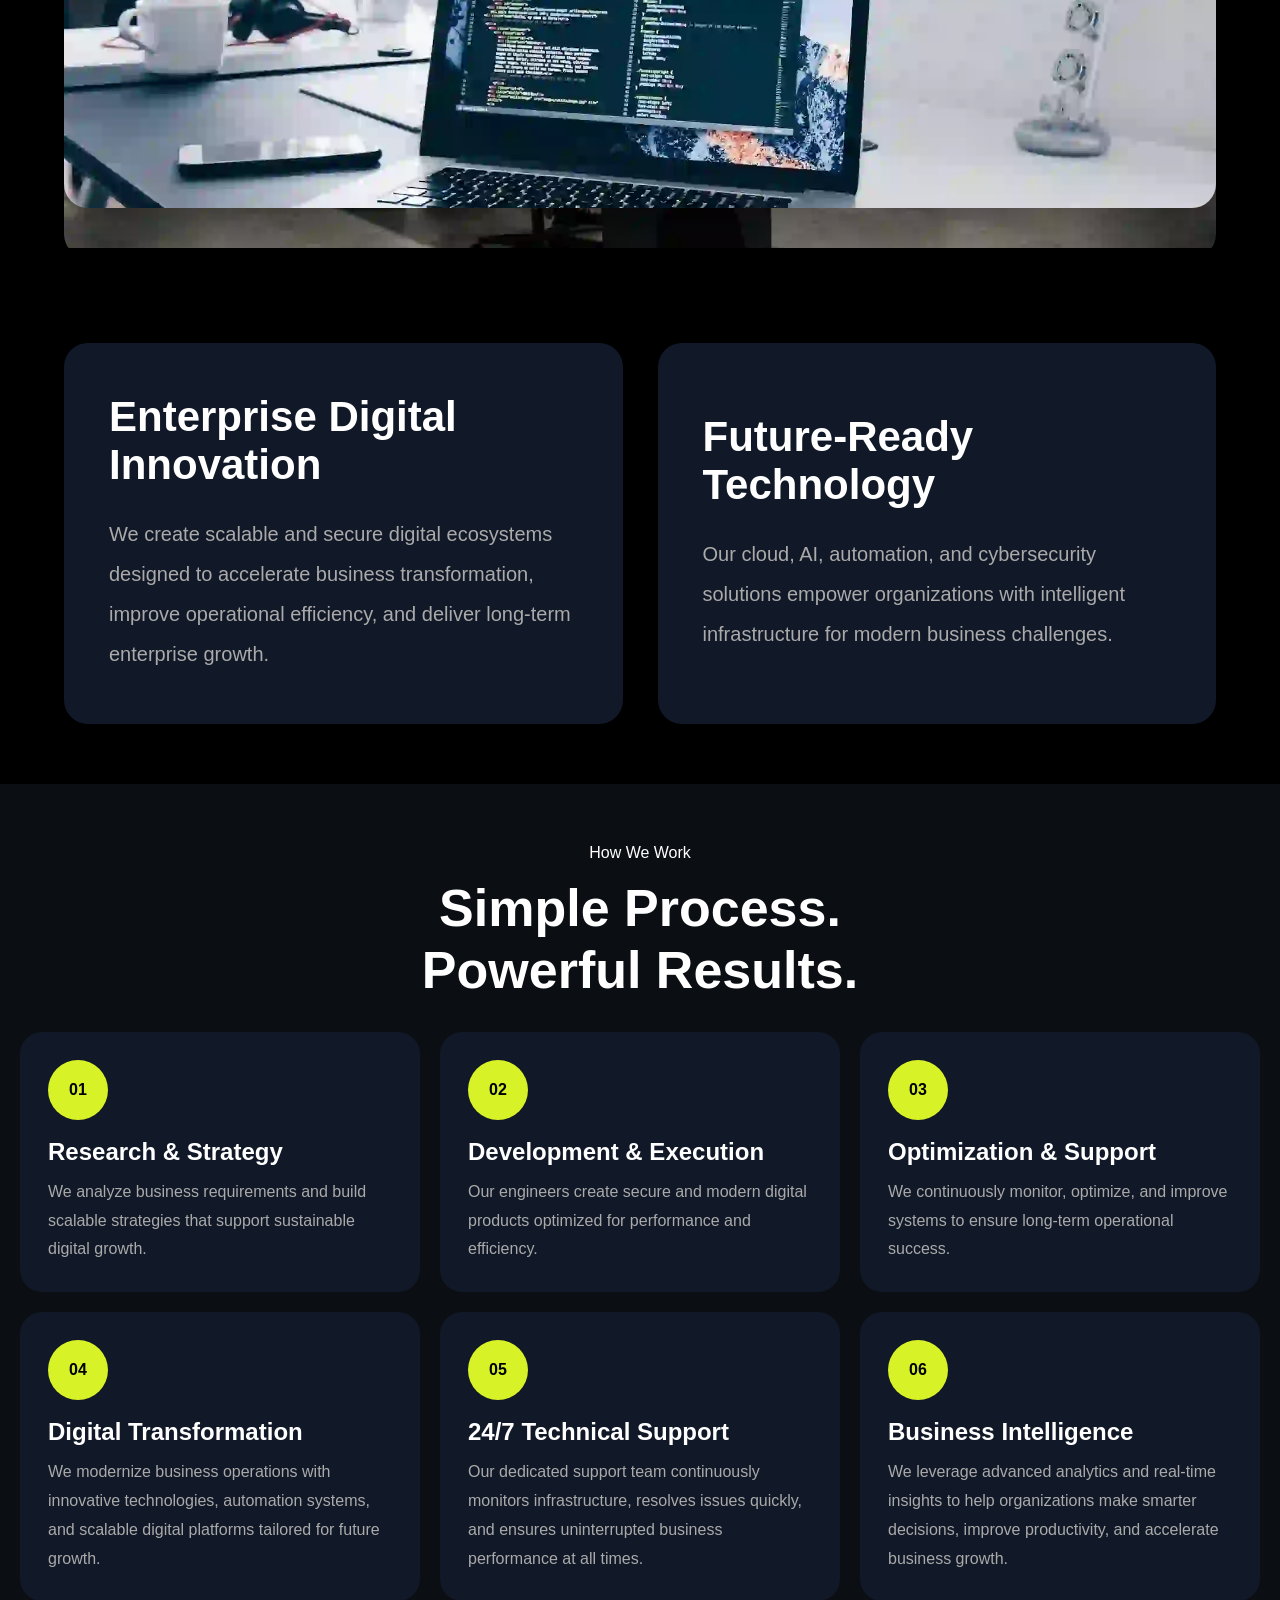
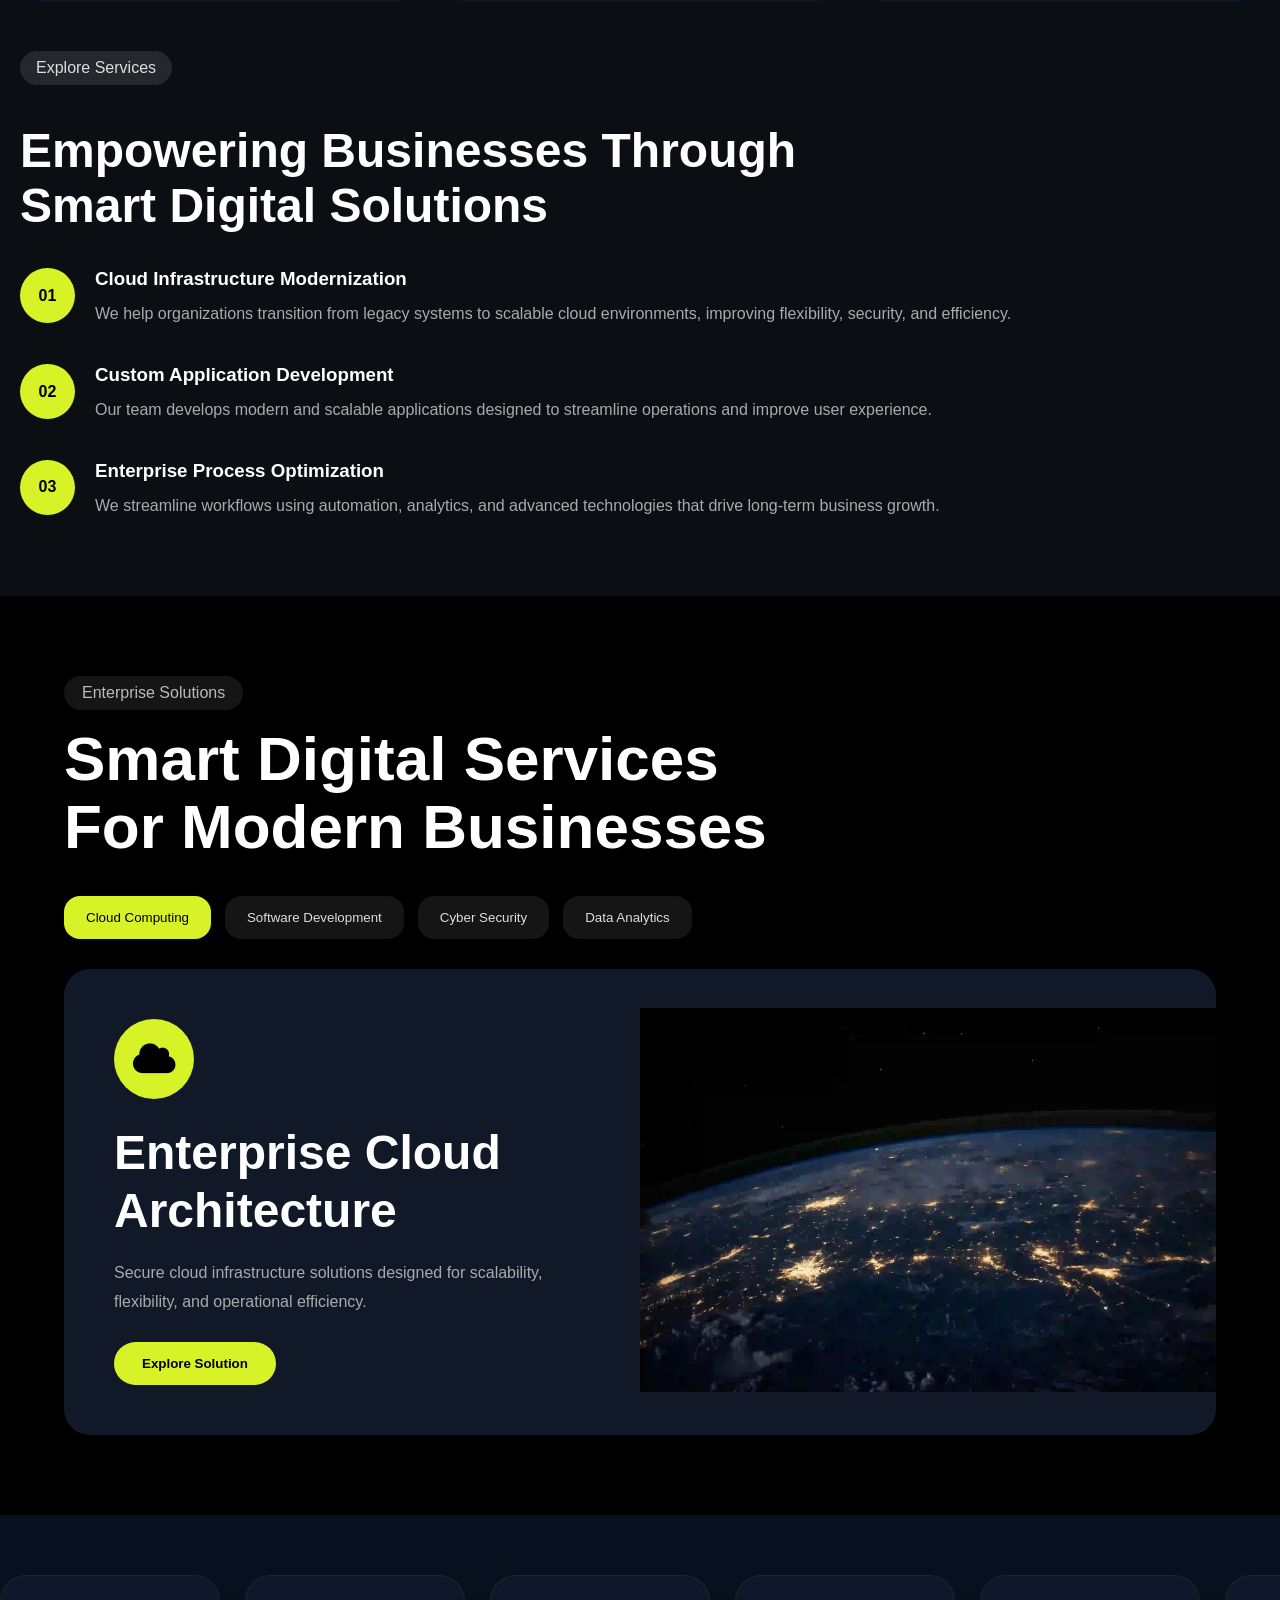
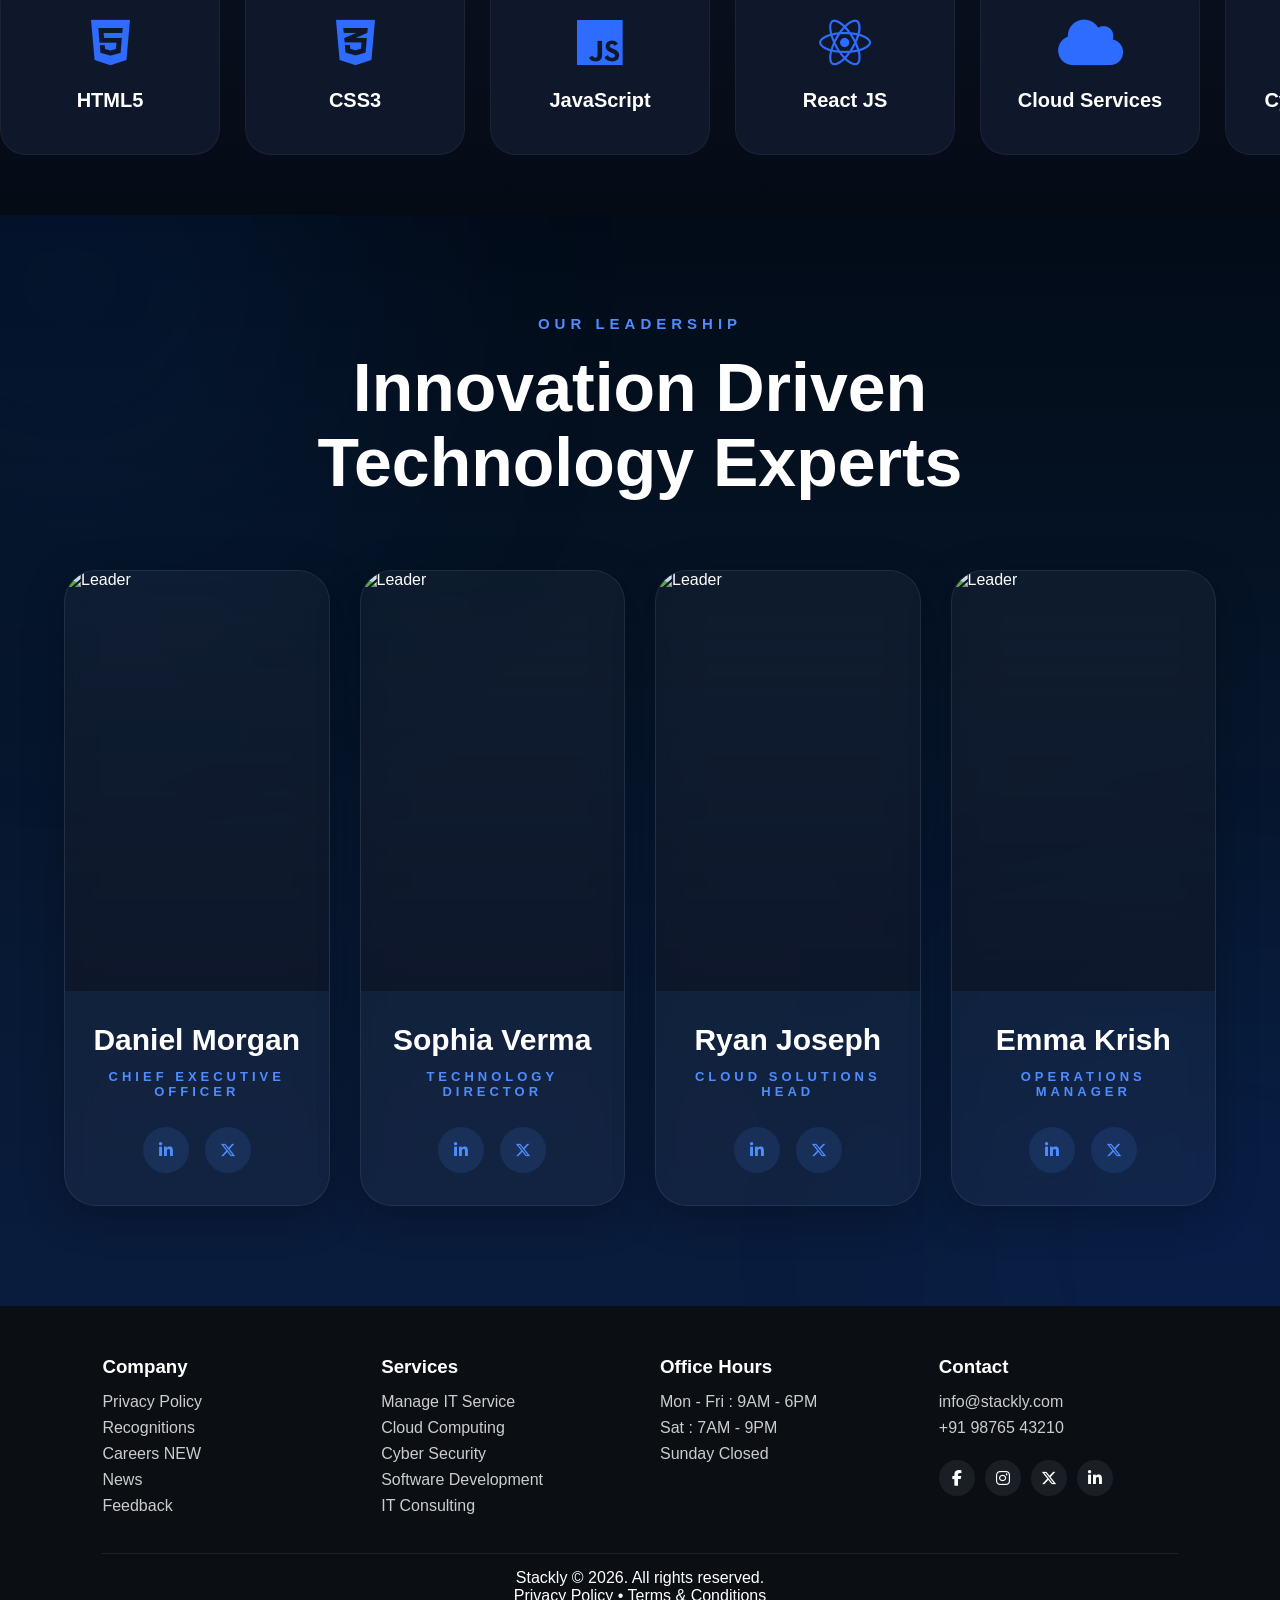
==== commit b9958a71: "first commit" ====
--- a/index.html
+++ b/index.html
@@ -547,6 +547,228 @@
 
   </section>
 
+<!-- ===== TECH SCROLL SECTION ===== -->
+<section class="tech-scroll-section">
+
+  <div class="tech-scroll-track">
+
+    <!-- CARD -->
+    <div class="tech-card">
+      <i class="fab fa-html5"></i>
+      <h3>HTML5</h3>
+    </div>
+
+    <div class="tech-card">
+      <i class="fab fa-css3-alt"></i>
+      <h3>CSS3</h3>
+    </div>
+
+    <div class="tech-card">
+      <i class="fab fa-js"></i>
+      <h3>JavaScript</h3>
+    </div>
+
+    <div class="tech-card">
+      <i class="fab fa-react"></i>
+      <h3>React JS</h3>
+    </div>
+
+    <div class="tech-card">
+      <i class="fas fa-cloud"></i>
+      <h3>Cloud Services</h3>
+    </div>
+
+    <div class="tech-card">
+      <i class="fas fa-shield-halved"></i>
+      <h3>Cyber Security</h3>
+    </div>
+
+    <div class="tech-card">
+      <i class="fas fa-database"></i>
+      <h3>Database</h3>
+    </div>
+
+    <div class="tech-card">
+      <i class="fas fa-code"></i>
+      <h3>Software Development</h3>
+    </div>
+
+    <div class="tech-card">
+      <i class="fas fa-microchip"></i>
+      <h3>AI Solutions</h3>
+    </div>
+
+    <!-- DUPLICATE FOR SMOOTH LOOP -->
+
+    <div class="tech-card">
+      <i class="fab fa-html5"></i>
+      <h3>HTML5</h3>
+    </div>
+
+    <div class="tech-card">
+      <i class="fab fa-css3-alt"></i>
+      <h3>CSS3</h3>
+    </div>
+
+    <div class="tech-card">
+      <i class="fab fa-js"></i>
+      <h3>JavaScript</h3>
+    </div>
+
+    <div class="tech-card">
+      <i class="fab fa-react"></i>
+      <h3>React JS</h3>
+    </div>
+
+  </div>
+
+</section>
+
+<!-- ===== LEADERSHIP SECTION ===== -->
+<!-- ===== LEADERSHIP SECTION ===== -->
+
+<section class="leadership-section">
+
+  <div class="leadership-heading">
+
+    <p>Our Leadership</p>
+
+    <h2>
+      Innovation Driven <br>
+      Technology Experts
+    </h2>
+
+  </div>
+
+  <div class="leadership-grid">
+
+    <!-- CARD 1 -->
+    <div class="leader-card">
+
+      <div class="leader-img">
+
+        <img
+          src="https://images.unsplash.com/photo-1519085360753-af0119f7cbe7?q=80&w=1200&auto=format&fit=crop"
+          alt="Leader"
+        >
+
+      </div>
+
+      <div class="leader-content">
+
+        <h3>Daniel Morgan</h3>
+
+        <span>Chief Executive Officer</span>
+
+        <div class="leader-social">
+
+          <i class="fab fa-linkedin-in"></i>
+
+          <i class="fab fa-x-twitter"></i>
+
+        </div>
+
+      </div>
+
+    </div>
+
+    <!-- CARD 2 -->
+    <div class="leader-card">
+
+      <div class="leader-img">
+
+        <img
+          src="https://images.unsplash.com/photo-1580489944761-15a19d654956?q=80&w=1200&auto=format&fit=crop"
+          alt="Leader"
+        >
+
+      </div>
+
+      <div class="leader-content">
+
+        <h3>Sophia Verma</h3>
+
+        <span>Technology Director</span>
+
+        <div class="leader-social">
+
+          <i class="fab fa-linkedin-in"></i>
+
+          <i class="fab fa-x-twitter"></i>
+
+        </div>
+
+      </div>
+
+    </div>
+
+    <!-- CARD 3 -->
+    <div class="leader-card">
+
+      <div class="leader-img">
+
+        <img
+          src="https://images.unsplash.com/photo-1506794778202-cad84cf45f1d?q=80&w=1200&auto=format&fit=crop"
+          alt="Leader"
+        >
+
+      </div>
+
+      <div class="leader-content">
+
+        <h3>Ryan Joseph</h3>
+
+        <span>Cloud Solutions Head</span>
+
+        <div class="leader-social">
+
+          <i class="fab fa-linkedin-in"></i>
+
+          <i class="fab fa-x-twitter"></i>
+
+        </div>
+
+      </div>
+
+    </div>
+
+    <!-- CARD 4 -->
+    <div class="leader-card">
+
+      <div class="leader-img">
+
+        <img
+          src="https://images.unsplash.com/photo-1488426862026-3ee34a7d66df?q=80&w=1200&auto=format&fit=crop"
+          alt="Leader"
+        >
+
+      </div>
+
+      <div class="leader-content">
+
+        <h3>Emma Krish</h3>
+
+        <span>Operations Manager</span>
+
+        <div class="leader-social">
+
+          <i class="fab fa-linkedin-in"></i>
+
+          <i class="fab fa-x-twitter"></i>
+
+        </div>
+
+      </div>
+
+    </div>
+
+  </div>
+
+</section>
+
+
+
+
   <!-- FOOTER -->
   <footer class="footer">
 
--- a/style.css
+++ b/style.css
@@ -1,6 +1,4 @@
-/* ====================================
-   RESET
-==================================== */
+
 
 *{
   margin:0;
@@ -1294,4 +1292,546 @@
     font-size:16px !important;
   }
 
+}
+
+
+
+/* MOBILE HERO CONTENT CENTER */
+
+@media(max-width:768px){
+
+  .hero{
+    justify-content:center !important;
+
+    text-align:center !important;
+  }
+
+  .hero-content{
+    width:100% !important;
+
+    display:flex;
+    flex-direction:column;
+
+    align-items:center !important;
+
+    justify-content:center;
+
+    text-align:center !important;
+
+    margin:auto !important;
+
+    padding:0 20px !important;
+  }
+
+  .hero .tag{
+    margin-left:auto;
+    margin-right:auto;
+  }
+
+  .hero h1{
+    text-align:center !important;
+  }
+
+  .desc{
+    text-align:center !important;
+
+    max-width:100% !important;
+  }
+
+  .btn{
+    margin-top:10px;
+
+    width:100%;
+
+    max-width:320px;
+  }
+
+}
+
+
+/* MOBILE GAP FIX */
+
+@media(max-width:768px){
+
+  .hero-extra{
+    padding-top:20px !important;
+    padding-bottom:20px !important;
+  }
+
+  .moving-image{
+    margin-top:15px !important;
+    margin-bottom:15px !important;
+  }
+
+  .business-content{
+    margin-top:20px !important;
+  }
+
+  .business-box{
+    min-height:auto !important;
+
+    padding:25px 20px !important;
+  }
+
+}
+
+
+/* PERFECT MOBILE HERO BACKGROUND */
+
+@media(max-width:768px){
+
+  .hero{
+    height:100vh !important;
+    min-height:100vh !important;
+
+    padding:0 20px !important;
+
+    display:flex;
+    align-items:center;
+    justify-content:center;
+
+    overflow:hidden;
+  }
+
+  .hero-bg{
+    position:absolute;
+    top:0;
+    left:0;
+
+    width:100%;
+    height:100%;
+  }
+
+  .hero-bg img{
+    position:absolute;
+
+    width:100%;
+    height:100%;
+
+    object-fit:cover !important;
+
+    object-position:65% center !important;
+
+    transform:scale(1.05);
+  }
+
+  /* DARK PROFESSIONAL OVERLAY */
+  .overlay{
+    background:linear-gradient(
+      to bottom,
+      rgba(0,0,0,0.65),
+      rgba(0,0,0,0.55),
+      rgba(0,0,0,0.75)
+    ) !important;
+  }
+
+}
+
+/* ===== TECH SCROLL ===== */
+
+.tech-scroll-section{
+  width:100%;
+
+  overflow:hidden;
+
+  padding:60px 0;
+
+  background:linear-gradient(to bottom,#081120,#050b15);
+}
+
+.tech-scroll-track{
+  display:flex;
+
+  gap:25px;
+
+  width:max-content;
+
+  animation:techScroll 30s linear infinite;
+}
+
+/* CARD */
+.tech-card{
+  min-width:220px;
+  height:180px;
+
+  background:#0f172a;
+
+  border:1px solid rgba(255,255,255,0.05);
+
+  border-radius:26px;
+
+  display:flex;
+  flex-direction:column;
+
+  align-items:center;
+  justify-content:center;
+
+  transition:0.4s ease;
+}
+
+/* ICON */
+.tech-card i{
+  font-size:52px;
+
+  color:#2d6cff;
+
+  margin-bottom:20px;
+}
+
+/* TEXT */
+.tech-card h3{
+  font-size:20px;
+
+  font-weight:700;
+}
+
+/* HOVER */
+.tech-card:hover{
+  transform:translateY(-10px);
+
+  background:#13203b;
+}
+
+/* ANIMATION */
+@keyframes techScroll{
+
+  from{
+    transform:translateX(0);
+  }
+
+  to{
+    transform:translateX(-50%);
+  }
+
+}
+
+/* MOBILE */
+@media(max-width:768px){
+
+  .tech-card{
+    min-width:170px;
+    height:150px;
+  }
+
+  .tech-card i{
+    font-size:42px;
+  }
+
+  .tech-card h3{
+    font-size:17px;
+    text-align:center;
+  }
+
+}
+
+
+/* ===== LEADERSHIP SECTION ===== */
+/* ====================================
+   LEADERSHIP SECTION FINAL
+==================================== */
+
+.leadership-section{
+  padding:100px 5%;
+
+  position:relative;
+
+  overflow:hidden;
+
+  background:
+  linear-gradient(
+    to bottom,
+    #020b18 0%,
+    #04101f 20%,
+    #06152a 45%,
+    #081935 70%,
+    #0a1c3d 100%
+  );
+}
+
+/* ====================================
+   BLUE GLOW EFFECTS
+==================================== */
+
+.leadership-section::before{
+  content:"";
+
+  position:absolute;
+
+  width:500px;
+  height:500px;
+
+  background:rgba(35,110,255,0.12);
+
+  filter:blur(140px);
+
+  top:-180px;
+  left:-180px;
+
+  border-radius:50%;
+}
+
+.leadership-section::after{
+  content:"";
+
+  position:absolute;
+
+  width:400px;
+  height:400px;
+
+  background:rgba(0,90,255,0.10);
+
+  filter:blur(140px);
+
+  bottom:-140px;
+  right:-140px;
+
+  border-radius:50%;
+}
+
+/* CONTENT ABOVE */
+.leadership-heading,
+.leadership-grid{
+  position:relative;
+  z-index:2;
+}
+
+/* ====================================
+   HEADING
+==================================== */
+
+.leadership-heading{
+  text-align:center;
+
+  margin-bottom:70px;
+}
+
+.leadership-heading p{
+  color:#4f8cff;
+
+  font-size:15px;
+
+  letter-spacing:5px;
+
+  text-transform:uppercase;
+
+  margin-bottom:18px;
+
+  font-weight:600;
+}
+
+.leadership-heading h2{
+  font-size:68px;
+
+  line-height:1.1;
+
+  font-weight:800;
+
+  color:#fff;
+}
+
+/* ====================================
+   GRID
+==================================== */
+
+.leadership-grid{
+  display:grid;
+
+  grid-template-columns:repeat(4,1fr);
+
+  gap:30px;
+}
+
+/* ====================================
+   CARD
+==================================== */
+
+.leader-card{
+  position:relative;
+
+  background:rgba(255,255,255,0.04);
+
+  border:1px solid rgba(255,255,255,0.08);
+
+  border-radius:32px;
+
+  overflow:hidden;
+
+  transition:0.5s ease;
+
+  backdrop-filter:blur(14px);
+
+  box-shadow:
+  0 10px 40px rgba(0,0,0,0.25);
+}
+
+.leader-card:hover{
+  transform:translateY(-14px);
+
+  border-color:rgba(79,140,255,0.45);
+
+  box-shadow:
+  0 25px 60px rgba(0,102,255,0.25);
+}
+
+/* ====================================
+   IMAGE
+==================================== */
+
+.leader-img{
+  position:relative;
+
+  height:420px;
+
+  overflow:hidden;
+}
+
+.leader-img::after{
+  content:"";
+
+  position:absolute;
+
+  inset:0;
+
+  background:
+  linear-gradient(
+    to top,
+    rgba(10,10,20,0.45),
+    transparent
+  );
+}
+
+.leader-img img{
+  width:100%;
+  height:100%;
+
+  object-fit:cover;
+
+  transition:0.6s ease;
+}
+
+.leader-card:hover img{
+  transform:scale(1.08);
+}
+
+/* ====================================
+   CONTENT
+==================================== */
+
+.leader-content{
+  padding:32px 28px;
+
+  text-align:center;
+}
+
+.leader-content h3{
+  font-size:30px;
+
+  color:#fff;
+
+  margin-bottom:12px;
+
+  font-weight:700;
+}
+
+.leader-content span{
+  display:block;
+
+  color:#4f8cff;
+
+  font-size:13px;
+
+  letter-spacing:4px;
+
+  text-transform:uppercase;
+
+  font-weight:600;
+}
+
+/* ====================================
+   SOCIAL
+==================================== */
+
+.leader-social{
+  display:flex;
+
+  justify-content:center;
+
+  gap:16px;
+
+  margin-top:28px;
+}
+
+.leader-social i{
+  width:46px;
+  height:46px;
+
+  border-radius:50%;
+
+  background:rgba(79,140,255,0.12);
+
+  color:#4f8cff;
+
+  display:flex;
+  align-items:center;
+  justify-content:center;
+
+  cursor:pointer;
+
+  transition:0.35s ease;
+
+  font-size:16px;
+}
+
+.leader-social i:hover{
+  background:lawngreen;
+
+  color:#fff;
+
+  transform:translateY(-5px) scale(1.08);
+}
+
+/* ====================================
+   TABLET
+==================================== */
+
+@media(max-width:1100px){
+
+  .leadership-grid{
+    grid-template-columns:repeat(2,1fr);
+  }
+
+}
+
+/* ====================================
+   MOBILE
+==================================== */
+
+@media(max-width:768px){
+
+  .leadership-section{
+    padding:80px 20px;
+  }
+
+  .leadership-heading{
+    margin-bottom:50px;
+  }
+
+  .leadership-heading h2{
+    font-size:42px;
+  }
+
+  .leadership-grid{
+    grid-template-columns:1fr;
+
+    gap:25px;
+  }
+
+  .leader-img{
+    height:360px;
+  }
+
+  .leader-content h3{
+    font-size:26px;
+  }
+
 }
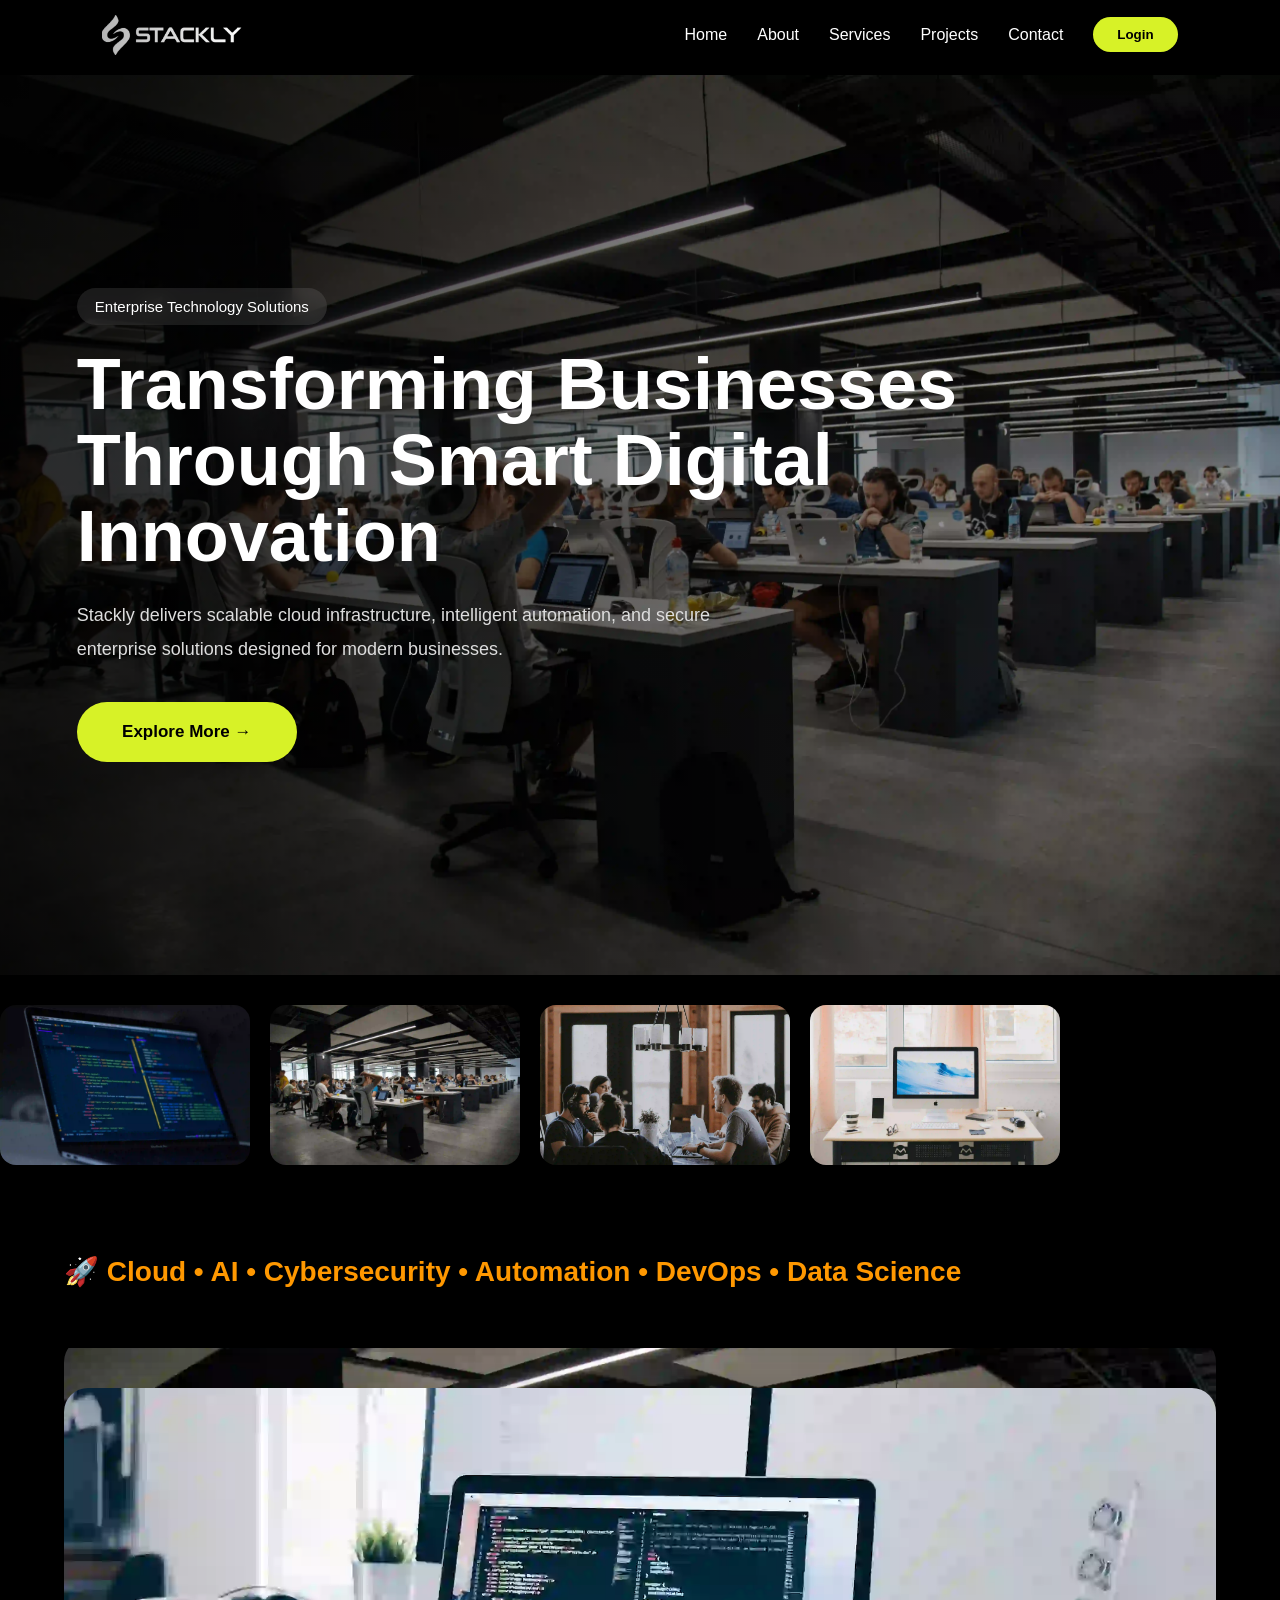
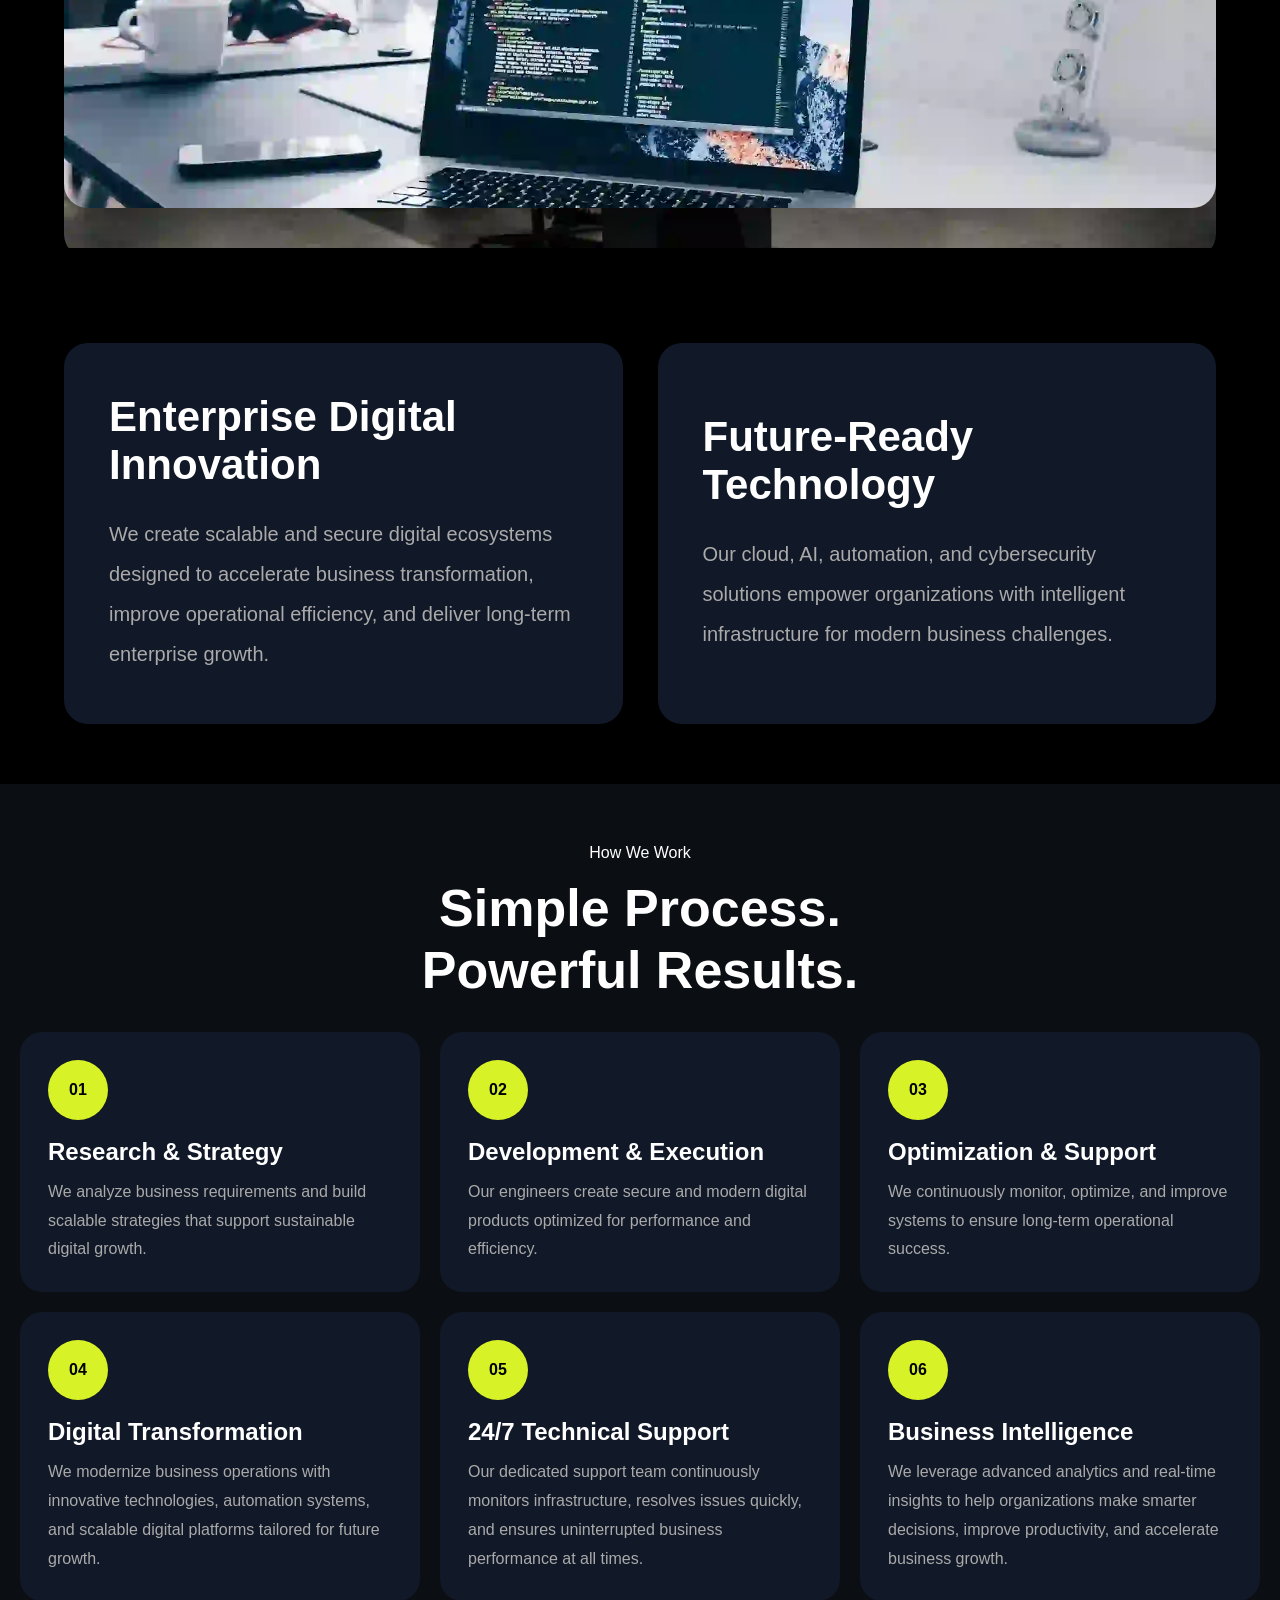
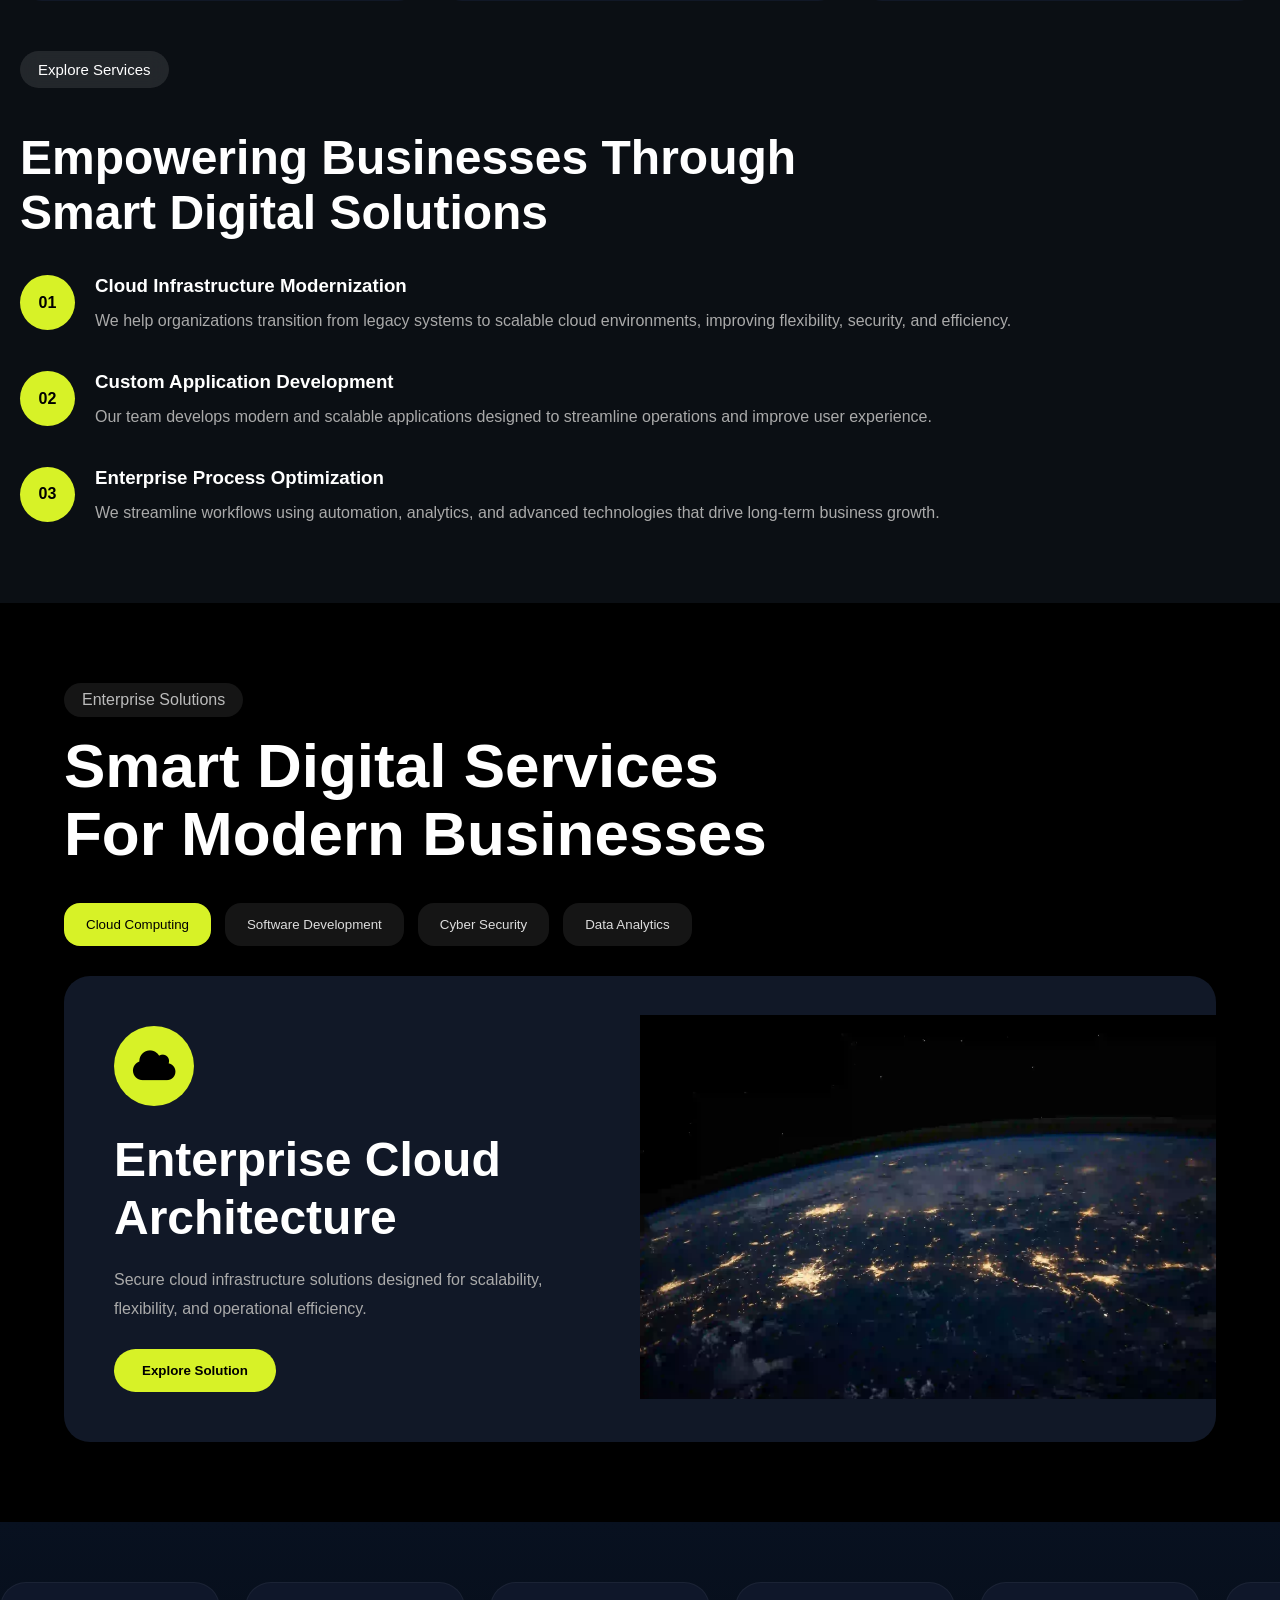
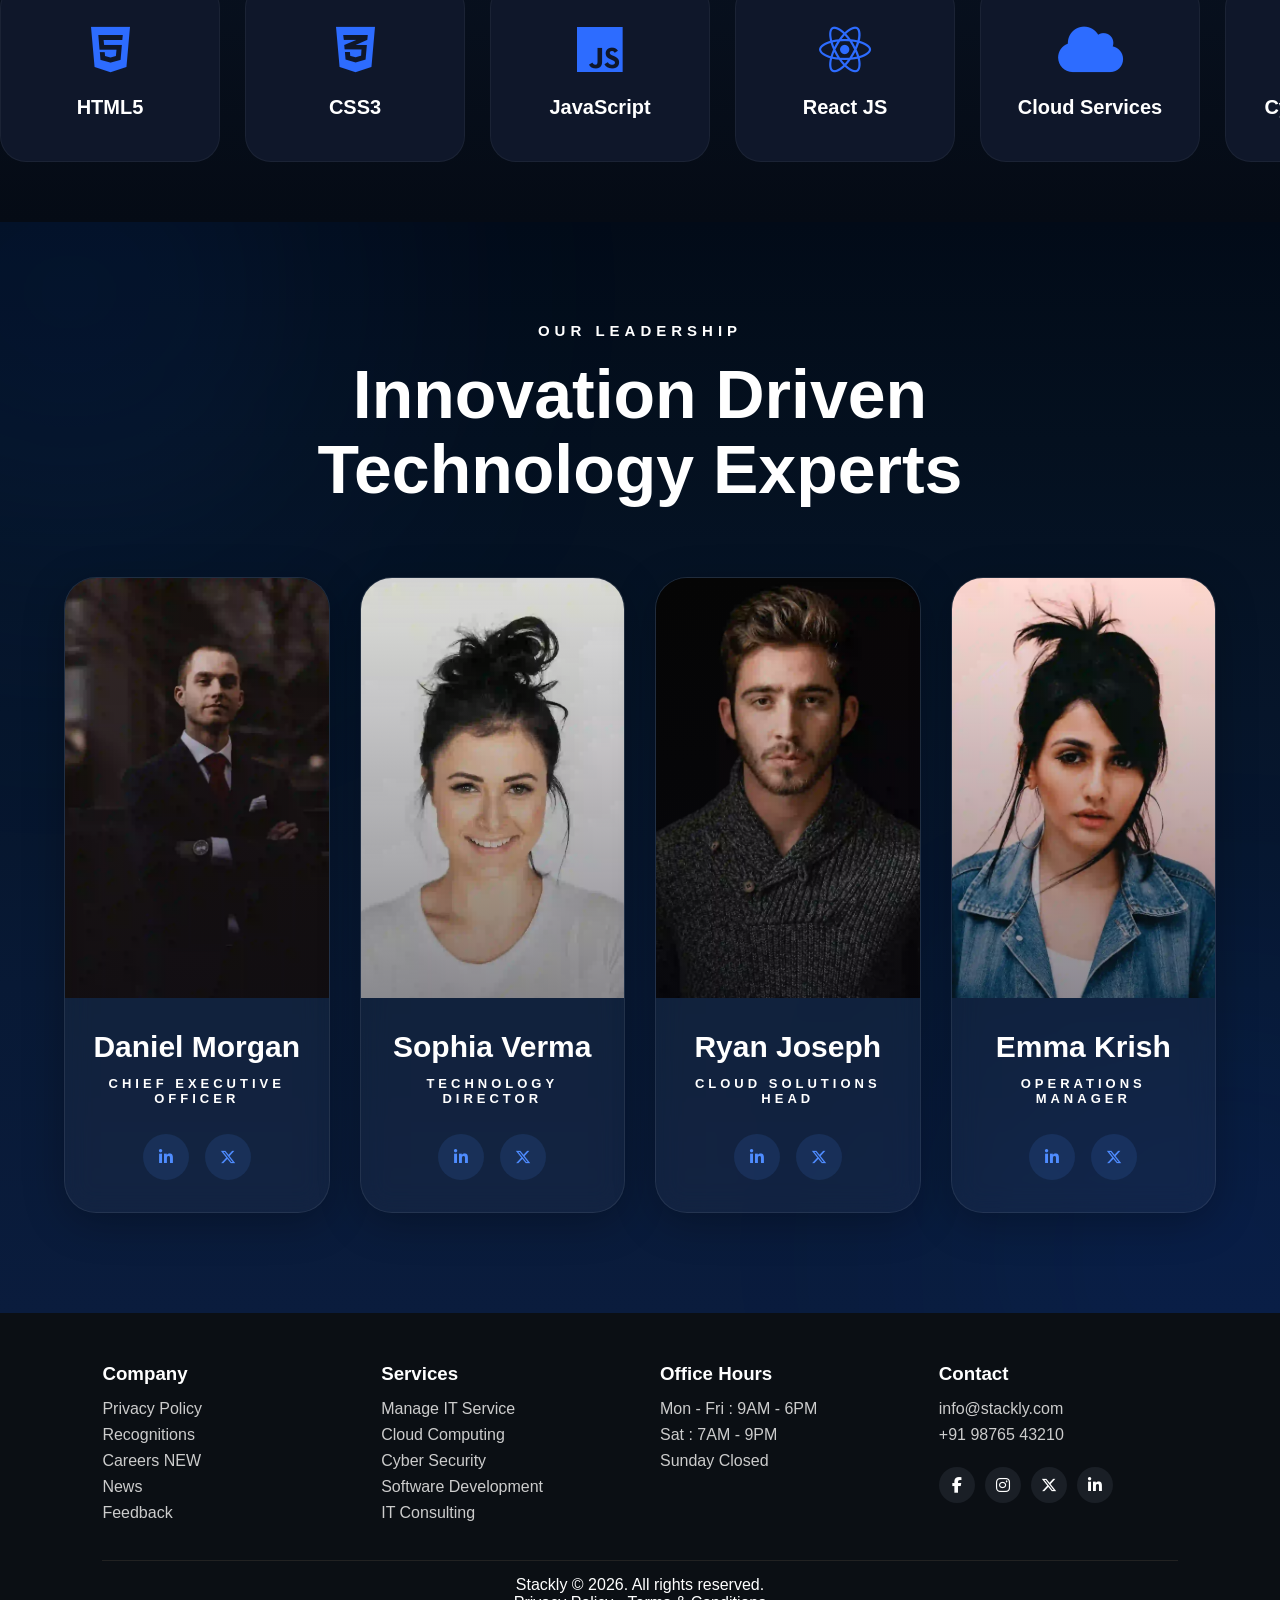
==== commit dc30bb16: "first commit" ====
--- a/index.html
+++ b/index.html
@@ -648,7 +648,7 @@
       <div class="leader-img">
 
         <img
-          src="https://images.unsplash.com/photo-1519085360753-af0119f7cbe7?q=80&w=1200&auto=format&fit=crop"
+          src="images/clent img4.webp"
           alt="Leader"
         >
 
@@ -678,7 +678,7 @@
       <div class="leader-img">
 
         <img
-          src="https://images.unsplash.com/photo-1580489944761-15a19d654956?q=80&w=1200&auto=format&fit=crop"
+          src="images/clent img3.webp"
           alt="Leader"
         >
 
@@ -708,7 +708,7 @@
       <div class="leader-img">
 
         <img
-          src="https://images.unsplash.com/photo-1506794778202-cad84cf45f1d?q=80&w=1200&auto=format&fit=crop"
+          src="images/clent img2.webp"
           alt="Leader"
         >
 
@@ -738,7 +738,7 @@
       <div class="leader-img">
 
         <img
-          src="https://images.unsplash.com/photo-1488426862026-3ee34a7d66df?q=80&w=1200&auto=format&fit=crop"
+          src="images/client img1.webp"
           alt="Leader"
         >
 
--- a/style.css
+++ b/style.css
@@ -261,30 +261,38 @@
 /* ====================================
    HERO
 ==================================== */
-/* HERO FULL OVERLAY */
+/* ====================================
+   HERO SECTION FINAL CLEAN CODE
+==================================== */
+
 .hero{
   position:relative;
 
   width:100%;
+  height:100vh;
   min-height:100vh;
 
   display:flex;
   align-items:center;
-
-  padding:0 5%;
+  justify-content:flex-start;
+
+  padding:0 6%;
 
   overflow:hidden;
-}
-
+
+  background:#000;
+}
+
+/* HERO BACKGROUND */
 .hero-bg{
   position:absolute;
-  top:0;
-  left:0;
+
+  inset:0;
 
   width:100%;
   height:100%;
 
-  z-index:-2;
+  z-index:1;
 }
 
 .hero-bg img{
@@ -294,97 +302,260 @@
   height:100%;
 
   object-fit:cover;
-  object-position:center;
+
+  object-position:center center;
 
   opacity:0;
 
-  transition:opacity 1.5s ease;
+  transition:opacity 1.2s ease;
 }
 
 .hero-bg img.active{
   opacity:1;
 
-  animation:zoomBg 6s ease-in-out;
-}
-
-@keyframes zoomBg{
+  animation:heroZoom 7s ease-in-out;
+}
+
+@keyframes heroZoom{
+
   from{
     transform:scale(1);
   }
 
   to{
-    transform:scale(1.1);
-  }
-}
-
+    transform:scale(1.08);
+  }
+
+}
+
+/* OVERLAY */
 .overlay{
   position:absolute;
+
+  inset:0;
+
+  background:
+  linear-gradient(
+    to right,
+    rgba(0,0,0,0.82) 10%,
+    rgba(0,0,0,0.55) 45%,
+    rgba(0,0,0,0.25) 100%
+  );
+
+  z-index:2;
+}
+
+/* HERO CONTENT */
+.hero-content{
+  position:relative;
+
+  z-index:5;
+
   width:100%;
-  height:100%;
-
-  background:linear-gradient(
-    to right,
-    rgba(0,0,0,0.85),
-    rgba(0,0,0,0.45),
-    transparent
-  );
-
-  z-index:-1;
-}
-
-.hero-content{
-  max-width:650px;
-}
-
+  max-width:720px;
+
+  display:flex;
+  flex-direction:column;
+
+  align-items:flex-start;
+
+  text-align:left;
+}
+
+/* TAG */
 .tag{
   display:inline-block;
 
-  background:rgba(255,255,255,0.1);
-
-  padding:8px 16px;
-
-  border-radius:30px;
-
-  margin-bottom:18px;
-
-  color:#ddd;
-}
-
+  background:rgba(255,255,255,0.10);
+
+  backdrop-filter:blur(10px);
+
+  padding:10px 18px;
+
+  border-radius:40px;
+
+  margin-bottom:22px;
+
+  color:#fff;
+
+  font-size:15px;
+
+  font-weight:500;
+}
+
+/* TITLE */
 .hero h1{
   font-size:72px;
-  line-height:1.1;
-
-  margin-bottom:20px;
-}
-
+
+  line-height:1.05;
+
+  font-weight:800;
+
+  margin-bottom:24px;
+
+  color:#fff;
+}
+
+/* DESCRIPTION */
 .desc{
+  font-size:18px;
+
+  line-height:1.9;
+
   color:#ddd;
 
-  line-height:1.8;
-
-  margin-bottom:30px;
-
-  font-size:17px;
-}
-
+  margin-bottom:35px;
+
+  max-width:650px;
+}
+
+/* BUTTON */
 .btn{
-  padding:14px 28px;
+  width:auto;
+
+  min-width:220px;
+
+  height:60px;
 
   border:none;
   border-radius:40px;
 
   background:#d7f227;
+
   color:#000;
 
+  font-size:17px;
   font-weight:700;
 
+  display:flex;
+  align-items:center;
+  justify-content:center;
+
   cursor:pointer;
 
-  transition:0.3s;
+  transition:0.35s ease;
 }
 
 .btn:hover{
-  transform:translateY(-4px);
+  transform:translateY(-5px);
+
+  box-shadow:0 15px 35px rgba(215,242,39,0.30);
+}
+
+/* ====================================
+   TABLET
+==================================== */
+
+@media(max-width:991px){
+
+  .hero{
+    padding:0 40px;
+  }
+
+  .hero h1{
+    font-size:58px;
+  }
+
+  .desc{
+    font-size:17px;
+  }
+
+}
+
+/* ====================================
+   MOBILE HERO
+==================================== */
+
+@media(max-width:768px){
+
+  .hero{
+    justify-content:center;
+
+    text-align:center;
+
+    padding:0 20px;
+  }
+
+  .hero-bg img{
+    object-fit:cover !important;
+
+    object-position:center center !important;
+
+    transform:none !important;
+  }
+
+  .overlay{
+    background:
+    linear-gradient(
+      to bottom,
+      rgba(0,0,0,0.72),
+      rgba(0,0,0,0.60),
+      rgba(0,0,0,0.78)
+    );
+  }
+
+  .hero-content{
+    max-width:100%;
+
+    align-items:center;
+
+    justify-content:center;
+
+    text-align:center;
+
+    margin:auto;
+  }
+
+  .tag{
+    margin-bottom:18px;
+
+    font-size:14px;
+  }
+
+  .hero h1{
+    font-size:42px;
+
+    line-height:1.12;
+
+    margin-bottom:22px;
+  }
+
+  .desc{
+    font-size:16px;
+
+    line-height:1.8;
+
+    max-width:100%;
+
+    margin-bottom:30px;
+  }
+
+  .btn{
+    width:100%;
+
+    max-width:320px;
+
+    height:58px;
+
+    font-size:17px;
+  }
+
+}
+
+/* ====================================
+   SMALL MOBILE
+==================================== */
+
+@media(max-width:480px){
+
+  .hero h1{
+    font-size:36px;
+  }
+
+  .desc{
+    font-size:15px;
+  }
+
 }
 
 /* ====================================
@@ -1606,7 +1777,7 @@
 }
 
 .leadership-heading p{
-  color:#4f8cff;
+  color:white;
 
   font-size:15px;
 
@@ -1736,7 +1907,7 @@
 .leader-content span{
   display:block;
 
-  color:#4f8cff;
+  color:white;
 
   font-size:13px;
 
@@ -1783,7 +1954,7 @@
 }
 
 .leader-social i:hover{
-  background:lawngreen;
+  background:light rgb(224, 224, 7);
 
   color:#fff;
 
